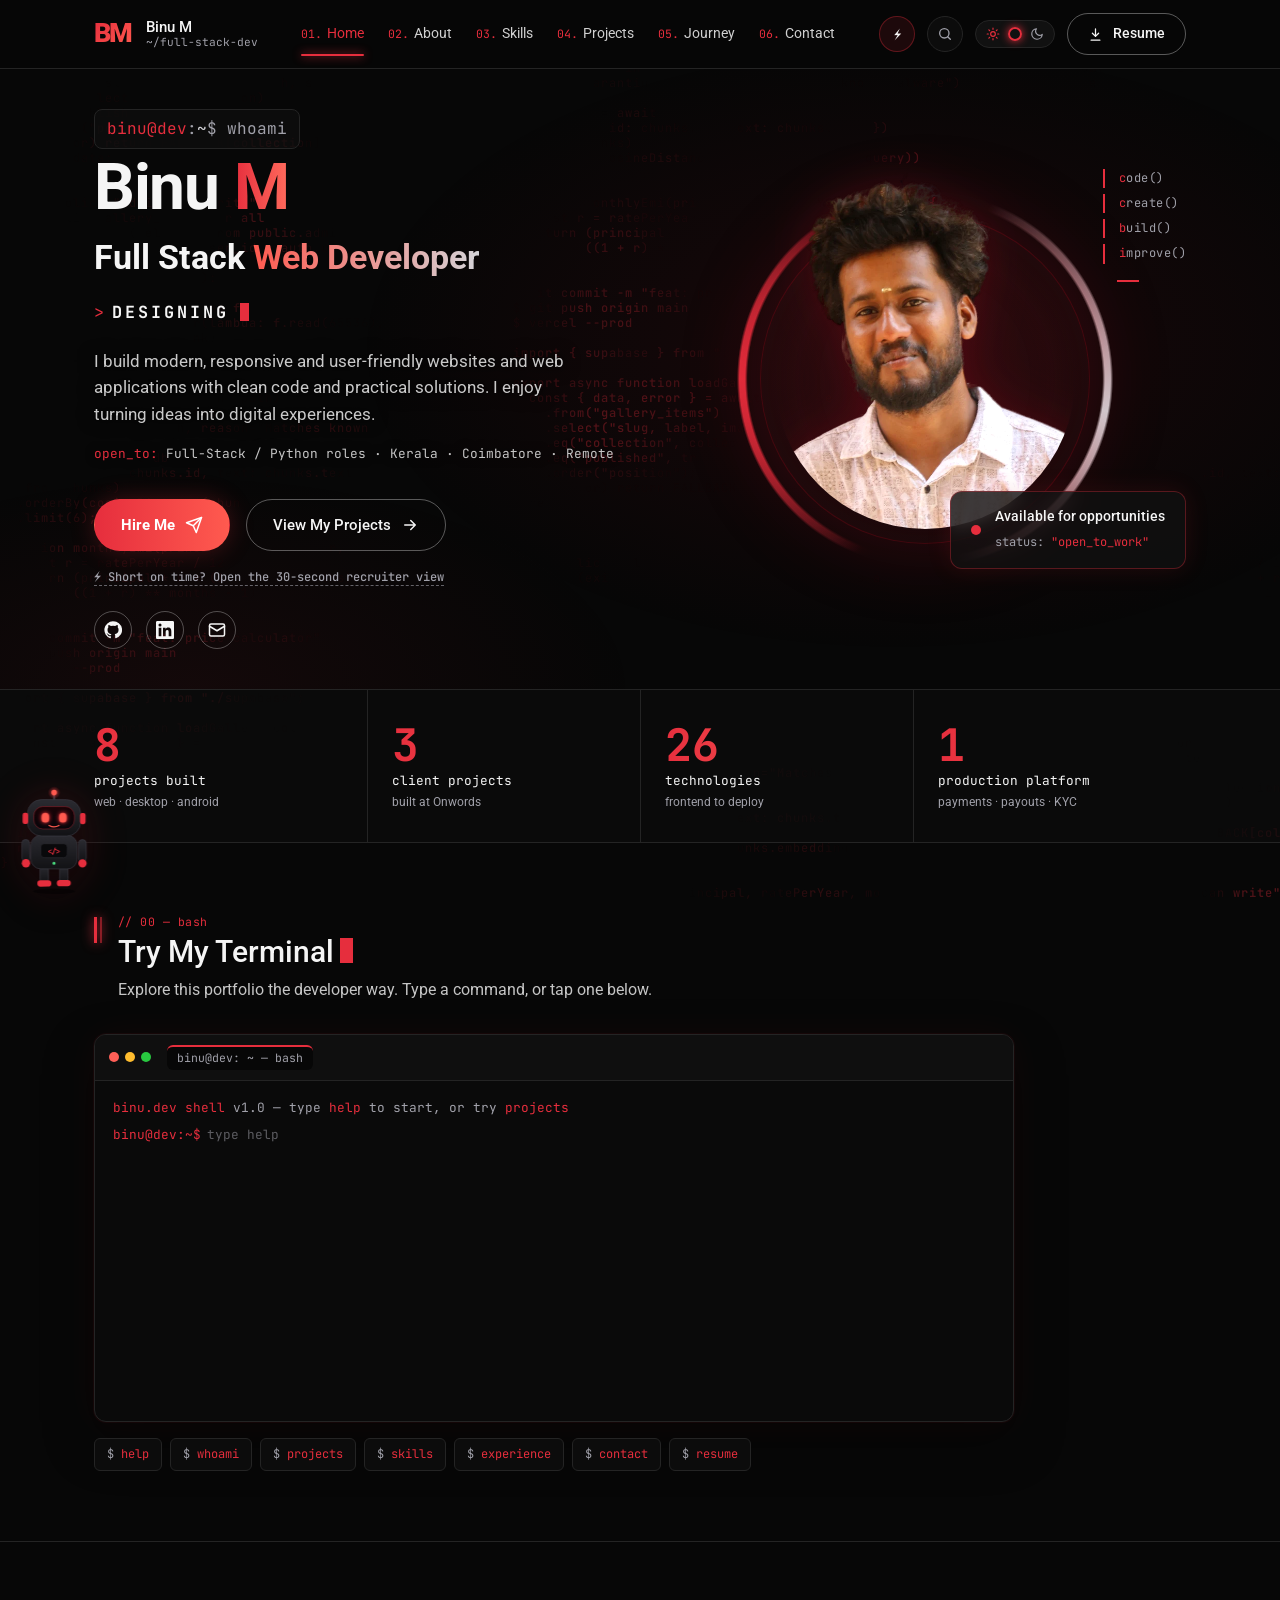
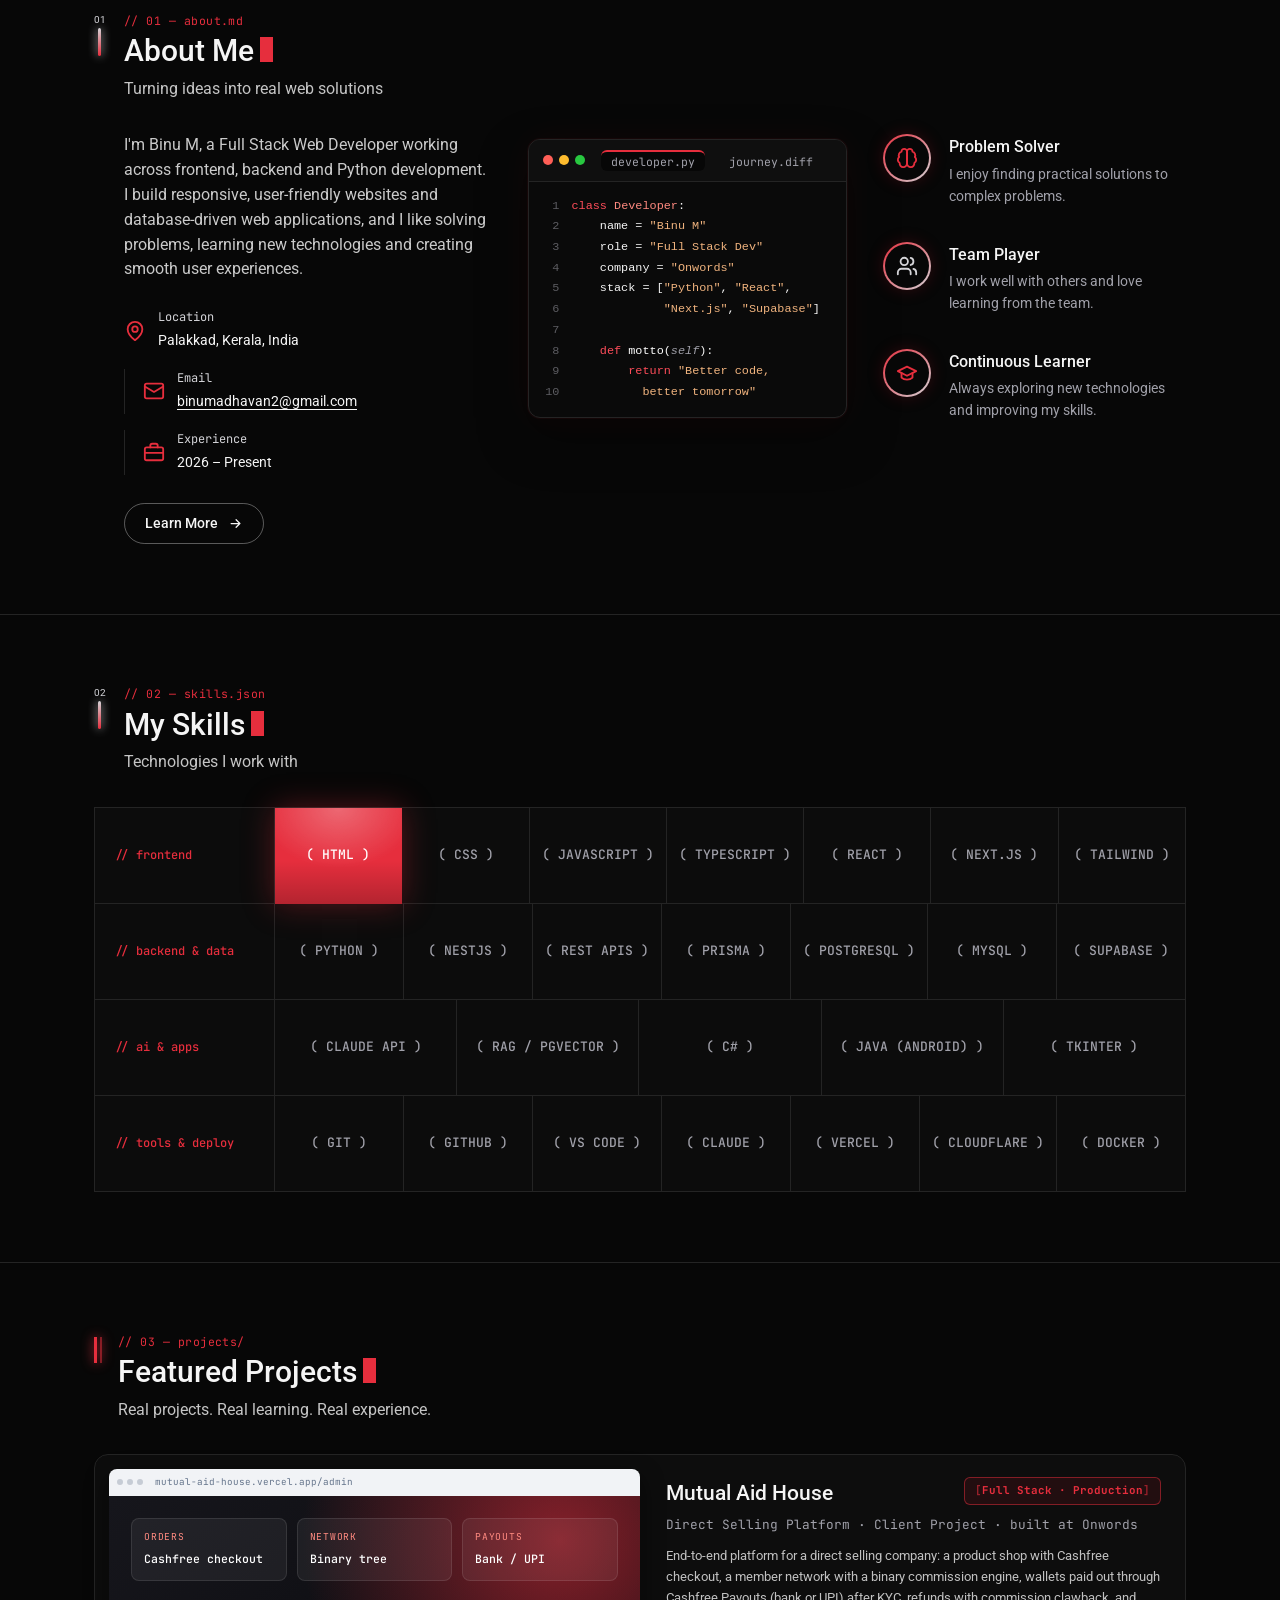
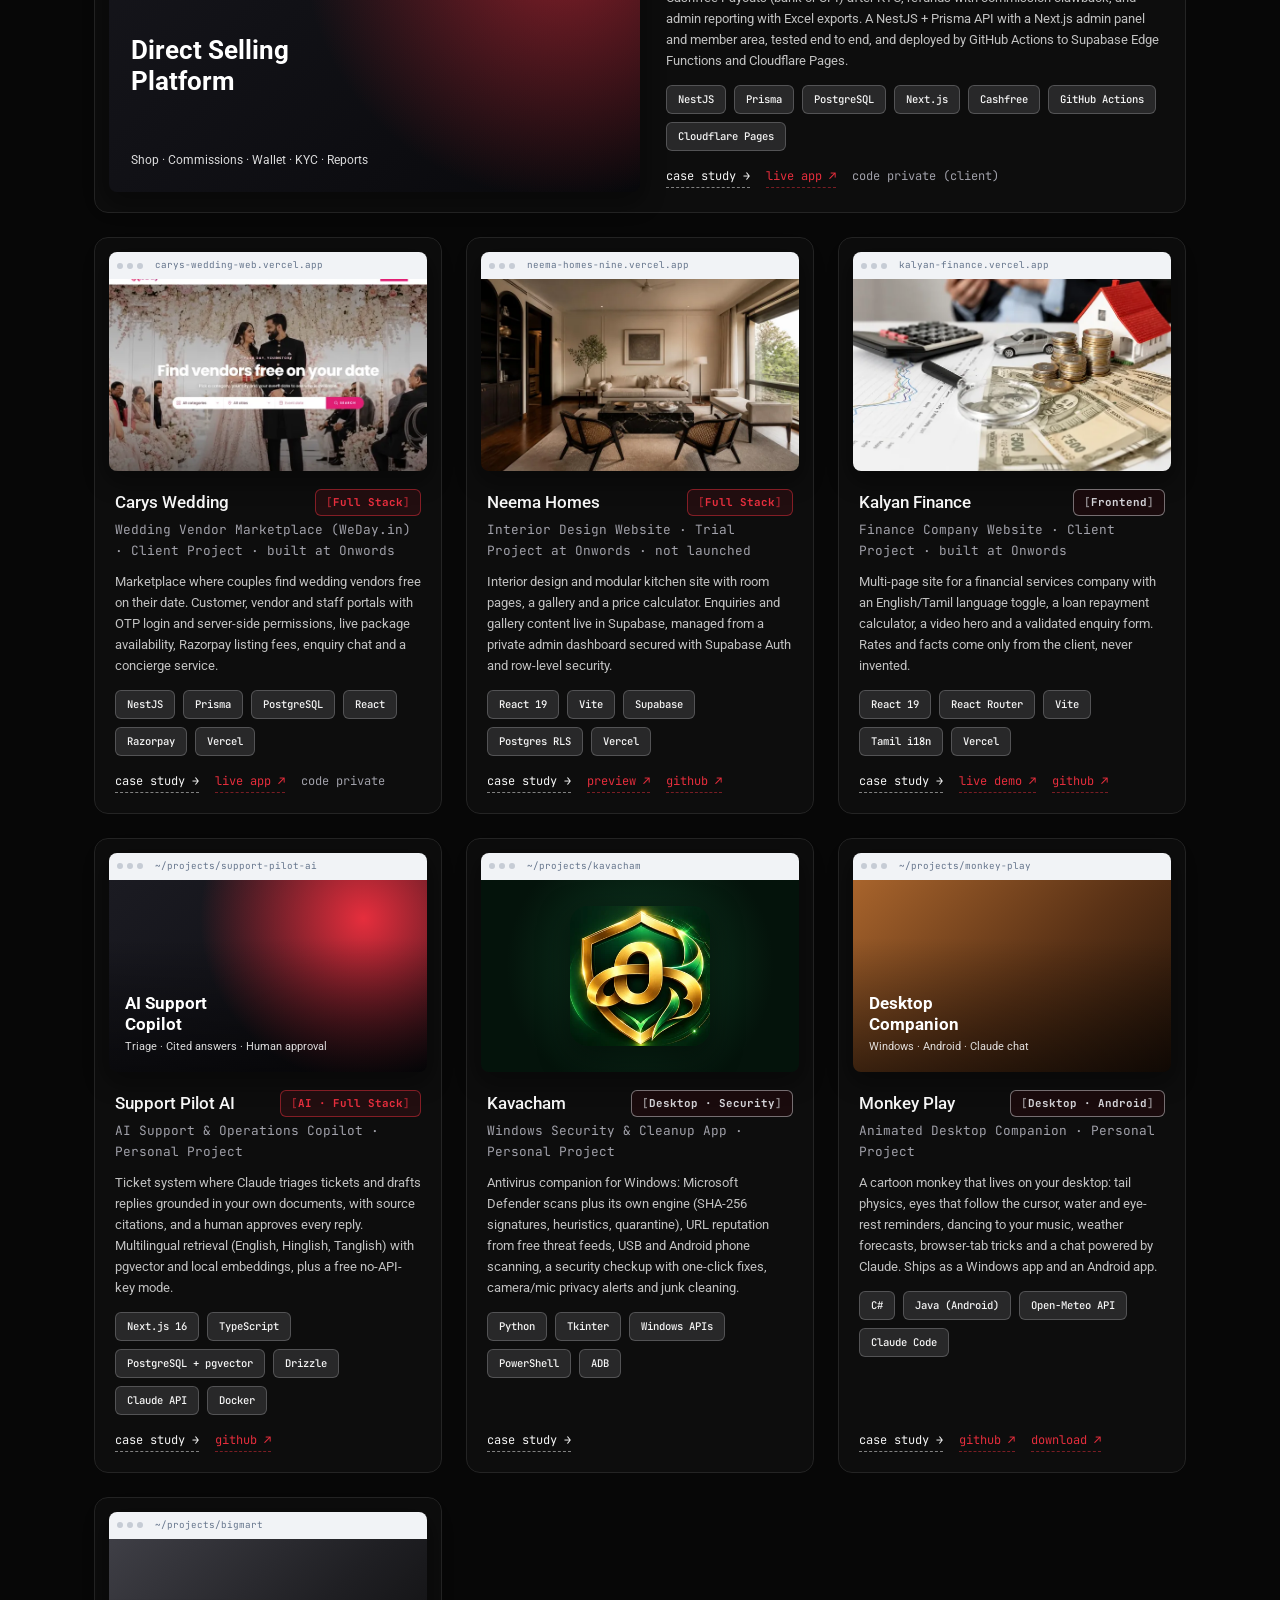
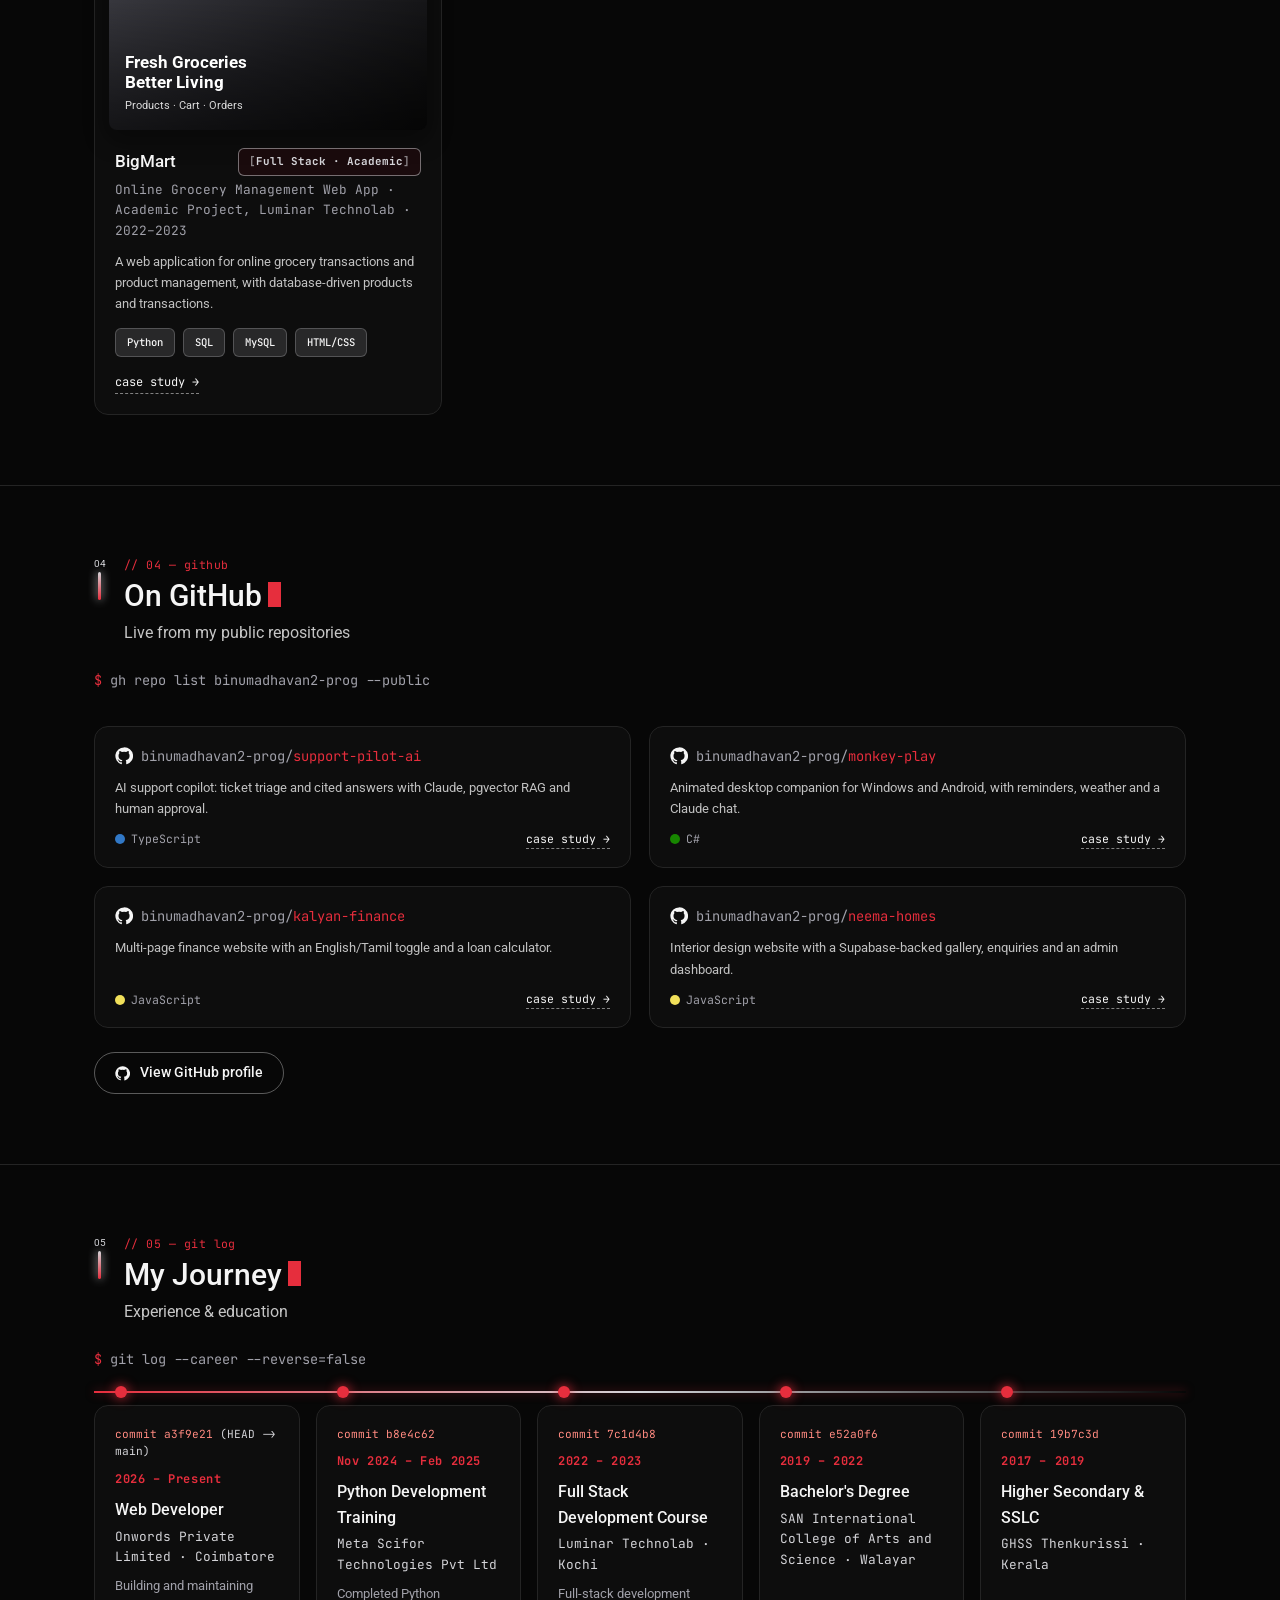
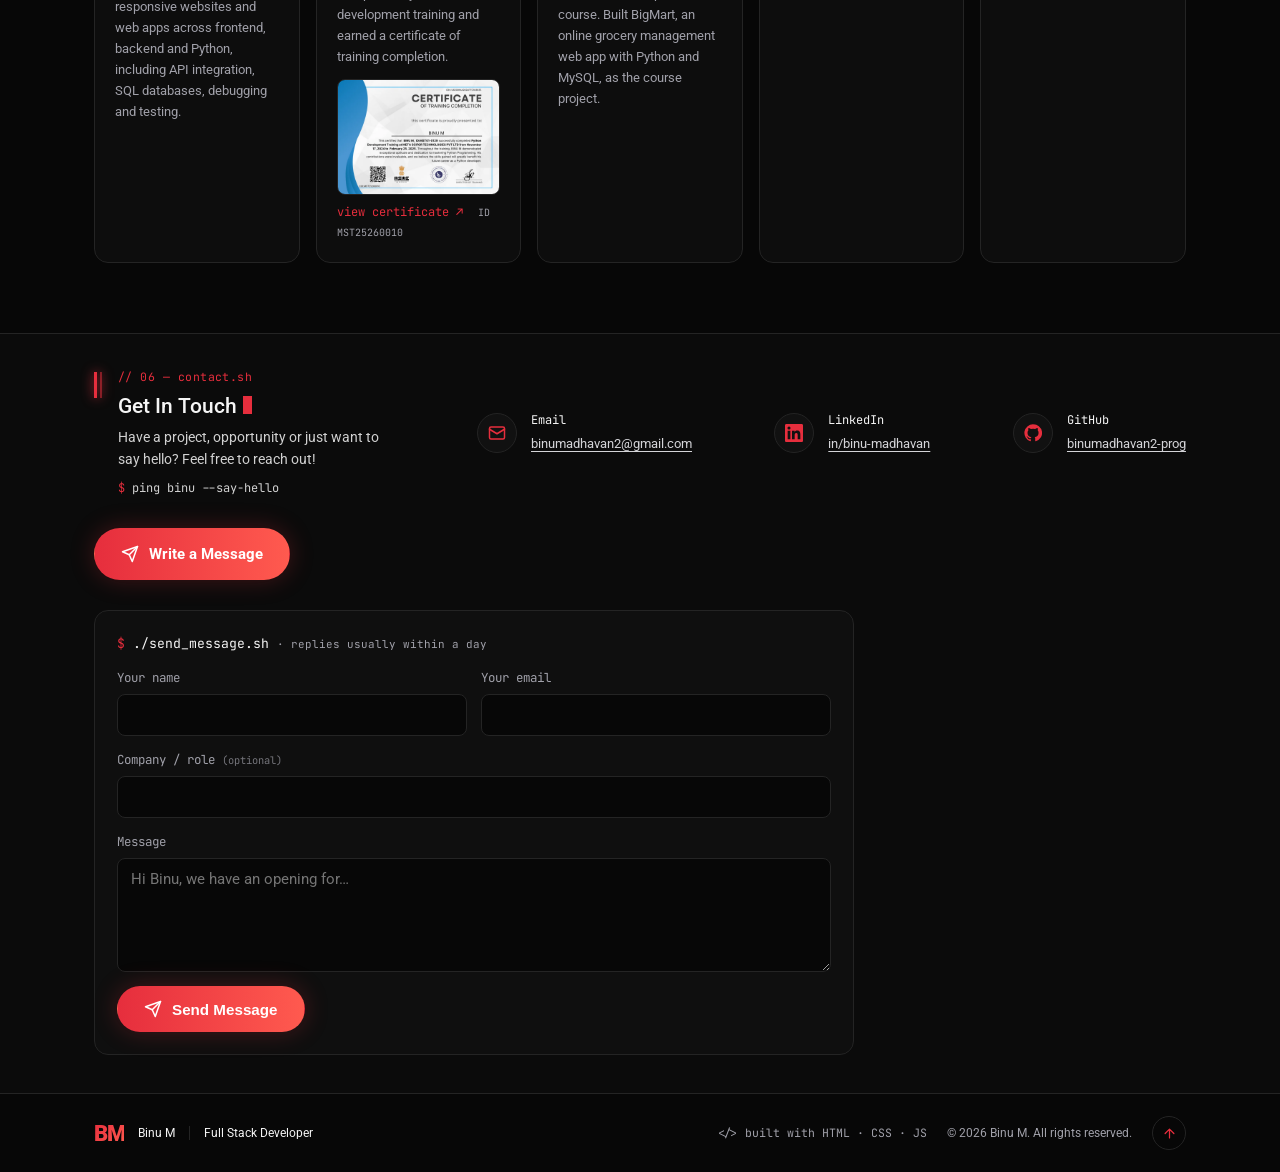
==== index.html @ f31c7830 "Add Carys Wedding (WeDay.in) project card and case study Co-Authored-By: Claude Opus 5.5 <noreply@an" ====
<!doctype html>
<html lang="en">
<head>
  <meta charset="utf-8">
  <meta name="viewport" content="width=device-width, initial-scale=1">
  <title>Binu M — Full Stack Web Developer</title>
  <meta name="description" content="Binu M is a full-stack web developer and Python developer building modern, responsive and user-friendly web applications.">
  <meta property="og:title" content="Binu M — Full Stack Web Developer">
  <meta property="og:description" content="Modern, responsive and user-friendly websites and web applications.">
  <meta property="og:type" content="website">
  <link rel="canonical" href="https://binu-m.vercel.app/">
  <meta property="og:url" content="https://binu-m.vercel.app/">
  <meta property="og:site_name" content="Binu M">
  <meta property="og:image" content="https://binu-m.vercel.app/assets/og-image.png">
  <meta property="og:image:width" content="1200">
  <meta property="og:image:height" content="630">
  <meta property="og:image:alt" content="Binu M, Full Stack Web Developer">
  <meta name="twitter:card" content="summary_large_image">
  <meta name="twitter:image" content="https://binu-m.vercel.app/assets/og-image.png">
  <link rel="icon" href="data:image/svg+xml,<svg xmlns='http://www.w3.org/2000/svg' viewBox='0 0 64 64'><rect width='64' height='64' rx='14' fill='%23070707'/><text x='50%25' y='56%25' text-anchor='middle' dominant-baseline='middle' font-family='Arial' font-weight='900' font-size='32' fill='%23e62e3d'>BM</text></svg>">
  <link rel="preconnect" href="https://fonts.googleapis.com">
  <link rel="preconnect" href="https://fonts.gstatic.com" crossorigin>
  <link href="https://fonts.googleapis.com/css2?family=JetBrains+Mono:wght@400;500;700&family=Roboto:wght@400;500;700;900&display=swap" rel="stylesheet">
  <link rel="stylesheet" href="style.css">
  <script>
    document.documentElement.classList.add('js');
    try { const t = localStorage.getItem('theme'); if (t) document.documentElement.dataset.theme = t; } catch (e) {}
    // Boot intro once per session (boot.js). Never longer than 4s, even if boot.js fails to run.
    try {
      if (!/[?&]view=recruiter|#recruiter/.test(location.href) && !sessionStorage.getItem('booted') && !matchMedia('(prefers-reduced-motion: reduce)').matches) {
        document.documentElement.classList.add('booting');
        window.bootDone = new Promise(r => { window.__bootResolve = r; setTimeout(r, 4000); });
        setTimeout(() => document.documentElement.classList.remove('booting'), 4000);
      }
    } catch (e) {}
  </script>
</head>
<body>
  <div class="boot" id="boot" aria-hidden="true">
    <div class="boot-inner mono">
      <div class="boot-log"></div>
      <div class="boot-progress"><div class="boot-bar"><i></i></div><span class="boot-pct">0%</span></div>
      <p class="boot-skip">press any key to skip</p>
    </div>
  </div>
  <canvas class="glyph-bg" id="glyphs" aria-hidden="true"></canvas>
  <div class="cursor" id="cursor" aria-hidden="true">
    <svg viewBox="0 0 24 24" width="22" height="22"><path d="M2.5 1.8 21 9.4c.8.3.7 1.4-.1 1.6l-7.4 2-2 7.4c-.2.8-1.3.9-1.6.1L2.3 2.1c-.1-.2.1-.4.2-.3Z"/></svg>
  </div>
  <div class="cursor-follow" id="cursorFollow" aria-hidden="true">you</div>
  <!-- SVG icon sprite -->
  <svg width="0" height="0" style="position:absolute" aria-hidden="true">
    <symbol id="i-github" viewBox="0 0 24 24"><path fill="currentColor" d="M12 .5a11.5 11.5 0 0 0-3.64 22.41c.58.1.79-.25.79-.56v-2c-3.2.7-3.87-1.37-3.87-1.37-.53-1.33-1.28-1.69-1.28-1.69-1.05-.71.08-.7.08-.7 1.16.08 1.77 1.19 1.77 1.19 1.03 1.77 2.7 1.26 3.36.96.1-.75.4-1.26.73-1.55-2.55-.29-5.24-1.28-5.24-5.68 0-1.26.45-2.28 1.19-3.08-.12-.29-.52-1.46.11-3.05 0 0 .97-.31 3.17 1.18a11 11 0 0 1 5.77 0c2.2-1.49 3.17-1.18 3.17-1.18.63 1.59.23 2.76.11 3.05.74.8 1.19 1.82 1.19 3.08 0 4.41-2.69 5.38-5.26 5.67.41.36.78 1.06.78 2.14v3.17c0 .31.21.67.8.56A11.5 11.5 0 0 0 12 .5Z"/></symbol>
    <symbol id="i-linkedin" viewBox="0 0 24 24"><path fill="currentColor" d="M20.45 20.45h-3.56v-5.57c0-1.33-.02-3.04-1.85-3.04-1.85 0-2.14 1.45-2.14 2.94v5.67H9.35V9h3.41v1.56h.05c.48-.9 1.64-1.85 3.37-1.85 3.6 0 4.27 2.37 4.27 5.46v6.28ZM5.34 7.43a2.06 2.06 0 1 1 0-4.13 2.06 2.06 0 0 1 0 4.13ZM7.12 20.45H3.56V9h3.56v11.45ZM22.22 0H1.77C.79 0 0 .77 0 1.73v20.54C0 23.23.79 24 1.77 24h20.45c.98 0 1.78-.77 1.78-1.73V1.73C24 .77 23.2 0 22.22 0Z"/></symbol>
    <symbol id="i-mail" viewBox="0 0 24 24" fill="none" stroke="currentColor" stroke-width="2" stroke-linecap="round" stroke-linejoin="round"><rect x="2" y="4" width="20" height="16" rx="2"/><path d="m22 7-10 6L2 7"/></symbol>
    <symbol id="i-arrow" viewBox="0 0 24 24" fill="none" stroke="currentColor" stroke-width="2" stroke-linecap="round" stroke-linejoin="round"><path d="M5 12h14M13 6l6 6-6 6"/></symbol>
    <symbol id="i-download" viewBox="0 0 24 24" fill="none" stroke="currentColor" stroke-width="2" stroke-linecap="round" stroke-linejoin="round"><path d="M12 3v12M7 10l5 5 5-5M5 21h14"/></symbol>
    <symbol id="i-pin" viewBox="0 0 24 24" fill="none" stroke="currentColor" stroke-width="2" stroke-linecap="round" stroke-linejoin="round"><path d="M20 10c0 6-8 12-8 12S4 16 4 10a8 8 0 0 1 16 0Z"/><circle cx="12" cy="10" r="3"/></symbol>
    <symbol id="i-brief" viewBox="0 0 24 24" fill="none" stroke="currentColor" stroke-width="2" stroke-linecap="round" stroke-linejoin="round"><rect x="2" y="7" width="20" height="14" rx="2"/><path d="M16 7V5a2 2 0 0 0-2-2h-4a2 2 0 0 0-2 2v2M2 13h20"/></symbol>
    <symbol id="i-code" viewBox="0 0 24 24" fill="none" stroke="currentColor" stroke-width="2" stroke-linecap="round" stroke-linejoin="round"><path d="m16 18 6-6-6-6M8 6l-6 6 6 6M14 4l-4 16"/></symbol>
    <symbol id="i-server" viewBox="0 0 24 24" fill="none" stroke="currentColor" stroke-width="2" stroke-linecap="round" stroke-linejoin="round"><rect x="2" y="3" width="20" height="8" rx="2"/><rect x="2" y="13" width="20" height="8" rx="2"/><path d="M6 7h.01M6 17h.01"/></symbol>
    <symbol id="i-db" viewBox="0 0 24 24" fill="none" stroke="currentColor" stroke-width="2" stroke-linecap="round" stroke-linejoin="round"><ellipse cx="12" cy="5" rx="9" ry="3"/><path d="M3 5v14c0 1.66 4 3 9 3s9-1.34 9-3V5M3 12c0 1.66 4 3 9 3s9-1.34 9-3"/></symbol>
    <symbol id="i-tools" viewBox="0 0 24 24" fill="none" stroke="currentColor" stroke-width="2" stroke-linecap="round" stroke-linejoin="round"><path d="M14.7 6.3a4 4 0 0 0 5 5L21 13l-8 8-3-3 8-8-1.3-1.3a4 4 0 0 1-5-5L13 2l1.7 1.7-1 1 1 1.6Z"/><path d="m3 21 6-6M5 13l-2-2 3-3 2 2"/></symbol>
    <symbol id="i-brain" viewBox="0 0 24 24" fill="none" stroke="currentColor" stroke-width="2" stroke-linecap="round" stroke-linejoin="round"><path d="M12 5a3 3 0 1 0-5.997.125 4 4 0 0 0-2.526 5.77 4 4 0 0 0 .556 6.588A4 4 0 1 0 12 18Z"/><path d="M12 5a3 3 0 1 1 5.997.125 4 4 0 0 1 2.526 5.77 4 4 0 0 1-.556 6.588A4 4 0 1 1 12 18Z"/><path d="M12 5v13"/></symbol>
    <symbol id="i-team" viewBox="0 0 24 24" fill="none" stroke="currentColor" stroke-width="2" stroke-linecap="round" stroke-linejoin="round"><path d="M16 21v-2a4 4 0 0 0-4-4H6a4 4 0 0 0-4 4v2"/><circle cx="9" cy="7" r="4"/><path d="M22 21v-2a4 4 0 0 0-3-3.87M16 3.13a4 4 0 0 1 0 7.75"/></symbol>
    <symbol id="i-grad" viewBox="0 0 24 24" fill="none" stroke="currentColor" stroke-width="2" stroke-linecap="round" stroke-linejoin="round"><path d="M22 10 12 5 2 10l10 5 10-5Z"/><path d="M6 12v5c3 3 9 3 12 0v-5"/></symbol>
    <symbol id="i-send" viewBox="0 0 24 24" fill="none" stroke="currentColor" stroke-width="2" stroke-linecap="round" stroke-linejoin="round"><path d="m22 2-7 20-4-9-9-4 20-7Z"/><path d="M22 2 11 13"/></symbol>
    <symbol id="i-up" viewBox="0 0 24 24" fill="none" stroke="currentColor" stroke-width="2" stroke-linecap="round" stroke-linejoin="round"><path d="M12 19V5M5 12l7-7 7 7"/></symbol>
    <symbol id="i-sun" viewBox="0 0 24 24" fill="none" stroke="currentColor" stroke-width="2" stroke-linecap="round"><circle cx="12" cy="12" r="4"/><path d="M12 2v2M12 20v2M4.9 4.9l1.4 1.4M17.7 17.7l1.4 1.4M2 12h2M20 12h2M4.9 19.1l1.4-1.4M17.7 6.3l1.4-1.4"/></symbol>
    <symbol id="i-moon" viewBox="0 0 24 24" fill="none" stroke="currentColor" stroke-width="2" stroke-linecap="round" stroke-linejoin="round"><path d="M21 12.8A9 9 0 1 1 11.2 3a7 7 0 0 0 9.8 9.8Z"/></symbol>
    <symbol id="i-search" viewBox="0 0 24 24" fill="none" stroke="currentColor" stroke-width="2" stroke-linecap="round"><circle cx="11" cy="11" r="7"/><path d="m20 20-4-4"/></symbol>
    <symbol id="i-menu" viewBox="0 0 24 24" fill="none" stroke="currentColor" stroke-width="2" stroke-linecap="round"><path d="M4 7h16M4 12h16M4 17h16"/></symbol>
  </svg>

  <div class="scroll-progress" id="scrollProgress" aria-hidden="true"></div>
  <header class="nav" id="nav">
    <div class="container nav-inner">
      <a href="#home" class="brand">
        <span class="brand-mark">BM</span>
        <span class="brand-text"><strong>Binu M</strong><small class="mono">~/full-stack-dev</small></span>
      </a>
      <nav class="nav-links" id="navLinks">
        <a href="#home" class="active"><span class="nav-num">01.</span>Home</a>
        <a href="#about"><span class="nav-num">02.</span>About</a>
        <a href="#skills"><span class="nav-num">03.</span>Skills</a>
        <a href="#projects"><span class="nav-num">04.</span>Projects</a>
        <a href="#journey"><span class="nav-num">05.</span>Journey</a>
        <a href="#contact"><span class="nav-num">06.</span>Contact</a>
      </nav>
      <div class="nav-actions">
        <button class="rec-btn" id="recruiterBtn" type="button" aria-label="Recruiter view: a 30-second summary" title="Recruiter view: a 30-second summary" data-cursor="quick view">
          <span aria-hidden="true">⚡</span><span class="rec-btn-label">Recruiter view</span>
        </button>
        <button class="pal-btn" id="paletteBtn" type="button" aria-label="Search the portfolio (Ctrl+K)" data-cursor="search">
          <svg class="ic"><use href="#i-search"/></svg><kbd class="mono pal-kbd">Ctrl K</kbd>
        </button>
        <button class="theme-toggle" id="themeToggle" data-direction="ltr" aria-label="Switch to light mode">
          <svg class="t-sun"><use href="#i-sun"/></svg>
          <span class="t-knob"></span>
          <svg class="t-moon"><use href="#i-moon"/></svg>
        </button>
        <a href="assets/Binu_M_Resume.pdf" class="btn btn-outline btn-sm hide-sm" download>
          <svg class="ic"><use href="#i-download"/></svg> <span class="dl-word">Download&nbsp;</span>Resume
        </a>
        <button class="menu-btn" id="menuBtn" aria-label="Open menu" aria-expanded="false">
          <svg class="ic"><use href="#i-menu"/></svg>
        </button>
      </div>
    </div>
  </header>

  <main>
    <!-- Hero -->
    <section class="hero" id="home">
      <div class="container hero-inner">
        <div class="hero-copy" data-fades data-hold-delay="100">
          <p class="hello mono" data-cursor="run" title="Run whoami in the terminal"><span class="green">binu@dev</span>:<span class="blue">~</span>$ whoami</p>
          <h1>Binu <span class="grad-green">M</span></h1>
          <h2 class="role">Full Stack <span class="grad-blue">Web Developer</span></h2>
          <p class="typing mono"><span class="green" aria-hidden="true">&gt;</span> <span class="flip-fade" data-words="BUILDING,CODING,DESIGNING,DEPLOYING,DEBUGGING" data-interval="2500"></span><span class="caret" aria-hidden="true"></span></p>
          <p class="hero-text">I build modern, responsive and user-friendly websites and web applications with clean code and practical solutions. I enjoy turning ideas into digital experiences.</p>
          <p class="open-to mono"><span class="green">open_to:</span> Full-Stack / Python roles · Kerala · Coimbatore · Remote</p>
          <div class="hero-cta">
            <a href="#contact" class="btn btn-primary" data-cursor="hire!">Hire Me <svg class="ic"><use href="#i-send"/></svg></a>
            <a href="#projects" class="btn btn-outline">View My Projects <svg class="ic"><use href="#i-arrow"/></svg></a>
          </div>
          <button type="button" class="rec-link mono" data-recruiter>⚡ Short on time? Open the 30-second recruiter view</button>
          <div class="socials">
            <a href="https://github.com/binumadhavan2-prog" target="_blank" rel="noopener" aria-label="GitHub"><svg class="ic"><use href="#i-github"/></svg></a>
            <a href="https://www.linkedin.com/in/binu-madhavan-734a99251" target="_blank" rel="noopener" aria-label="LinkedIn"><svg class="ic"><use href="#i-linkedin"/></svg></a>
            <a href="mailto:binumadhavan2@gmail.com" aria-label="Email"><svg class="ic"><use href="#i-mail"/></svg></a>
          </div>
        </div>

        <div class="hero-visual" data-fade data-delay="250">
          <div class="ring ring-1"></div>
          <div class="ring ring-2"></div>
          <div class="portrait">
            <span class="portrait-fallback">BM</span>
            <img src="assets/profile.webp" alt="Binu M" width="720" height="720" onload="this.previousElementSibling.remove()" onerror="this.remove()">
          </div>
          <ul class="motto mono">
            <li>code()</li><li>create()</li><li>build()</li><li>improve()</li>
          </ul>
          <div class="status-card">
            <span class="status-dot"></span>
            <div><strong>Available for opportunities</strong><small class="mono">status: <span class="green">"open_to_work"</span></small></div>
          </div>
        </div>
      </div>
    </section>

    <!-- Stats -->
    <section class="stats-strip" aria-label="At a glance">
      <div class="container stats-grid" data-fades data-in-view data-hold-delay="100">
        <div class="stat"><b class="stat-num" data-count="8" data-count-of=".projects-grid .project">8</b><span class="stat-label mono">projects built</span><small>web · desktop · android</small></div>
        <div class="stat"><b class="stat-num" data-count="3">3</b><span class="stat-label mono">client projects</span><small>built at Onwords</small></div>
        <div class="stat"><b class="stat-num" data-count="26" data-count-of=".hl-grid .hl-cell:not(.hl-label)">26</b><span class="stat-label mono">technologies</span><small>frontend to deploy</small></div>
        <div class="stat"><b class="stat-num" data-count="1">1</b><span class="stat-label mono">production platform</span><small>payments · payouts · KYC</small></div>
      </div>
    </section>

    <!-- Terminal -->
    <section class="section shell" id="shell" aria-label="Interactive terminal">
      <div class="container">
        <div class="sec-head" data-fade data-in-view>
          <span class="sec-bars"></span>
          <div><span class="sec-tag">// 00 — bash</span><h2>Try My Terminal</h2><p>Explore this portfolio the developer way. Type a command, or tap one below.</p></div>
        </div>
        <div class="editor terminal" id="terminal" data-fade data-in-view data-delay="100" data-cursor="type">
          <div class="editor-bar"><i></i><i></i><i></i><span class="mono">binu@dev: ~ — bash</span></div>
          <div class="term-screen mono">
            <div class="term-out" role="log" aria-live="polite"></div>
            <label class="term-line-in"><span class="t-prompt">binu@dev:~$</span>
              <input class="term-input" type="text" autocomplete="off" autocapitalize="off" spellcheck="false" aria-label="Terminal command" placeholder="type help">
            </label>
          </div>
        </div>
        <div class="term-chips mono" data-fade data-in-view data-delay="200">
          <button type="button" class="t-cmd" data-run="help">help</button>
          <button type="button" class="t-cmd" data-run="whoami">whoami</button>
          <button type="button" class="t-cmd" data-run="projects">projects</button>
          <button type="button" class="t-cmd" data-run="skills">skills</button>
          <button type="button" class="t-cmd" data-run="experience">experience</button>
          <button type="button" class="t-cmd" data-run="contact">contact</button>
          <button type="button" class="t-cmd" data-run="resume">resume</button>
        </div>
      </div>
    </section>

    <!-- About -->
    <section class="section" id="about">
      <div class="container about-grid">
        <div data-fade data-in-view>
          <div class="sec-head">
            <span class="sec-num">01</span>
            <div><span class="sec-tag">// 01 — about.md</span><h2>About Me</h2><p>Turning ideas into real web solutions</p></div>
          </div>
          <p class="about-text">I'm Binu M, a Full Stack Web Developer working across frontend, backend and Python development. I build responsive, user-friendly websites and database-driven web applications, and I like solving problems, learning new technologies and creating smooth user experiences.</p>
          <div class="info-row">
            <div class="info"><svg class="ic"><use href="#i-pin"/></svg><div><small>Location</small><span>Palakkad, Kerala, India</span></div></div>
            <div class="info"><svg class="ic"><use href="#i-mail"/></svg><div><small>Email</small><a href="mailto:binumadhavan2@gmail.com">binumadhavan2@gmail.com</a></div></div>
            <div class="info"><svg class="ic"><use href="#i-brief"/></svg><div><small>Experience</small><span>2026 – Present</span></div></div>
          </div>
          <a href="#journey" class="btn btn-outline btn-sm">Learn More <svg class="ic"><use href="#i-arrow"/></svg></a>
        </div>

        <div class="editor" data-fade data-in-view data-delay="100" aria-label="Developer profile written as Python code">
          <div class="editor-bar" role="tablist"><i></i><i></i><i></i>
            <button class="ed-tab mono on" role="tab" aria-selected="true" aria-controls="tabPy" id="tabPyBtn">developer.py</button>
            <button class="ed-tab mono" role="tab" aria-selected="false" aria-controls="tabDiff" id="tabDiffBtn">journey.diff</button>
          </div>
<pre class="code mono" id="tabPy" role="tabpanel" aria-labelledby="tabPyBtn"><code><span class="ln"><span class="kw">class</span> <span class="cl">Developer</span>:</span>
<span class="ln">    name = <span class="st">"Binu M"</span></span>
<span class="ln">    role = <span class="st">"Full Stack Dev"</span></span>
<span class="ln">    company = <span class="st">"Onwords"</span></span>
<span class="ln">    stack = [<span class="st">"Python"</span>, <span class="st">"React"</span>,</span>
<span class="ln">             <span class="st">"Next.js"</span>, <span class="st">"Supabase"</span>]</span>
<span class="ln"></span>
<span class="ln">    <span class="kw">def</span> <span class="fn">motto</span>(<span class="sf">self</span>):</span>
<span class="ln">        <span class="kw">return</span> <span class="st">"Better code,</span></span>
<span class="ln"><span class="st">          better tomorrow"</span></span></code></pre>
<pre class="code mono diff" id="tabDiff" role="tabpanel" aria-labelledby="tabDiffBtn" hidden><code><span class="ln d-meta">@@ binu.md · 2017 → today @@</span>
<span class="ln d-del">- status: "student"</span>
<span class="ln d-add">+ status: "full_stack_dev"</span>
<span class="ln d-del">- school: "GHSS Thenkurissi"   # '17–'19</span>
<span class="ln d-add">+ degree: "SAN Intl. College"  # '19–'22</span>
<span class="ln d-add">+ course: "Luminar Full Stack" # '22–'23</span>
<span class="ln d-add">+ cert:   "Python @ Meta Scifor" # '24–'25</span>
<span class="ln d-add">+ first_app: "BigMart"   # Python+MySQL</span>
<span class="ln d-del">- company: null</span>
<span class="ln d-add">+ company: "Onwords"           # '26 → now</span>
<span class="ln d-add">+ stack: ["React", "Next.js", "NestJS"]</span>
<span class="ln d-ctx">  learning: true   # never changes</span></code></pre>
        </div>

        <ul class="traits" data-fades data-in-view data-delay="200" data-hold-delay="100">
          <li><span class="trait-ic"><svg class="ic"><use href="#i-brain"/></svg></span><div><h3>Problem Solver</h3><p>I enjoy finding practical solutions to complex problems.</p></div></li>
          <li><span class="trait-ic"><svg class="ic"><use href="#i-team"/></svg></span><div><h3>Team Player</h3><p>I work well with others and love learning from the team.</p></div></li>
          <li><span class="trait-ic"><svg class="ic"><use href="#i-grad"/></svg></span><div><h3>Continuous Learner</h3><p>Always exploring new technologies and improving my skills.</p></div></li>
        </ul>
      </div>
    </section>

    <!-- Skills -->
    <section class="section" id="skills">
      <div class="container">
        <div class="sec-head" data-fade data-in-view>
          <span class="sec-num">02</span>
          <div><span class="sec-tag">// 02 — skills.json</span><h2>My Skills</h2><p>Technologies I work with</p></div>
        </div>
        <div class="hl-grid" data-fade data-in-view data-colors="#e62e3d,#b3122a,#ff5a4f,#8f0e1f,#d62839,#c81d25,#a4161a,#ff6b6b" data-transition-duration="250">
          <div class="hl-row"><div class="hl-cell hl-label"><p>// frontend</p></div><div class="hl-cell"><p>( html )</p></div><div class="hl-cell"><p>( css )</p></div><div class="hl-cell"><p>( javascript )</p></div><div class="hl-cell"><p>( typescript )</p></div><div class="hl-cell"><p>( react )</p></div><div class="hl-cell"><p>( next.js )</p></div><div class="hl-cell"><p>( tailwind )</p></div></div>
          <div class="hl-row"><div class="hl-cell hl-label"><p>// backend &amp; data</p></div><div class="hl-cell"><p>( python )</p></div><div class="hl-cell"><p>( nestjs )</p></div><div class="hl-cell"><p>( rest apis )</p></div><div class="hl-cell"><p>( prisma )</p></div><div class="hl-cell"><p>( postgresql )</p></div><div class="hl-cell"><p>( mysql )</p></div><div class="hl-cell"><p>( supabase )</p></div></div>
          <div class="hl-row"><div class="hl-cell hl-label"><p>// ai &amp; apps</p></div><div class="hl-cell"><p>( claude api )</p></div><div class="hl-cell"><p>( rag / pgvector )</p></div><div class="hl-cell"><p>( c# )</p></div><div class="hl-cell"><p>( java (android) )</p></div><div class="hl-cell"><p>( tkinter )</p></div></div>
          <div class="hl-row"><div class="hl-cell hl-label"><p>// tools &amp; deploy</p></div><div class="hl-cell"><p>( git )</p></div><div class="hl-cell"><p>( github )</p></div><div class="hl-cell"><p>( vs code )</p></div><div class="hl-cell"><p>( claude )</p></div><div class="hl-cell"><p>( vercel )</p></div><div class="hl-cell"><p>( cloudflare )</p></div><div class="hl-cell"><p>( docker )</p></div></div>
        </div>
      </div>
    </section>

    <!-- Projects -->
    <section class="section" id="projects">
      <div class="container">
        <div class="sec-head" data-fade data-in-view>
          <span class="sec-bars"></span>
          <div><span class="sec-tag">// 03 — projects/</span><h2>Featured Projects</h2><p>Real projects. Real learning. Real experience.</p></div>
        </div>
        <div class="projects-grid" data-fades data-in-view data-hold-delay="100">
          <article class="project featured" data-cursor="view" data-case="mah">
            <div class="shot shot-mah" aria-hidden="true">
              <div class="shot-bar"><i></i><i></i><i></i><span>mutual-aid-house.vercel.app/admin</span></div>
              <div class="shot-body">
                <div class="mah-stats mono">
                  <div><small>orders</small><b>Cashfree checkout</b></div>
                  <div><small>network</small><b>Binary tree</b></div>
                  <div><small>payouts</small><b>Bank / UPI</b></div>
                </div>
                <b>Direct Selling<br>Platform</b><span>Shop · Commissions · Wallet · KYC · Reports</span>
              </div>
            </div>
            <div class="project-info">
              <div class="project-head"><h3>Mutual Aid House</h3><span class="badge green">Full Stack · Production</span></div>
              <p class="project-type">Direct Selling Platform · Client Project · built at Onwords</p>
              <p>End-to-end platform for a direct selling company: a product shop with Cashfree checkout, a member network with a binary commission engine, wallets paid out through Cashfree Payouts (bank or UPI) after KYC, refunds with commission clawback, and admin reporting with Excel exports. A NestJS + Prisma API with a Next.js admin panel and member area, tested end to end, and deployed by GitHub Actions to Supabase Edge Functions and Cloudflare Pages.</p>
              <ul class="pills sm"><li>NestJS</li><li>Prisma</li><li>PostgreSQL</li><li>Next.js</li><li>Cashfree</li><li>GitHub Actions</li><li>Cloudflare Pages</li></ul>
              <div class="project-links mono"><a href="https://mutual-aid-house.vercel.app" target="_blank" rel="noopener">live app ↗</a><span class="muted-link">code private (client)</span></div>
            </div>
          </article>
          <article class="project" data-cursor="view" data-case="carys">
            <div class="shot">
              <div class="shot-bar" aria-hidden="true"><i></i><i></i><i></i><span>carys-wedding-web.vercel.app</span></div>
              <div class="shot-img"><img src="assets/projects/weday.webp" alt="WeDay.in home page with wedding vendor search" loading="lazy" width="720" height="480"></div>
            </div>
            <div class="project-info">
              <div class="project-head"><h3>Carys Wedding</h3><span class="badge green">Full Stack</span></div>
              <p class="project-type">Wedding Vendor Marketplace (WeDay.in) · Client Project · built at Onwords</p>
              <p>Marketplace where couples find wedding vendors free on their date. Customer, vendor and staff portals with OTP login and server-side permissions, live package availability, Razorpay listing fees, enquiry chat and a concierge service.</p>
              <ul class="pills sm"><li>NestJS</li><li>Prisma</li><li>PostgreSQL</li><li>React</li><li>Razorpay</li><li>Vercel</li></ul>
              <div class="project-links mono"><a href="https://carys-wedding-web.vercel.app" target="_blank" rel="noopener">live app ↗</a><span class="muted-link">code private</span></div>
            </div>
          </article>
          <article class="project" data-cursor="view" data-case="neema">
            <div class="shot">
              <div class="shot-bar" aria-hidden="true"><i></i><i></i><i></i><span>neema-homes-nine.vercel.app</span></div>
              <div class="shot-img"><img src="assets/projects/neema.webp" alt="Neema Homes living room design" loading="lazy" width="720" height="480"></div>
            </div>
            <div class="project-info">
              <div class="project-head"><h3>Neema Homes</h3><span class="badge green">Full Stack</span></div>
              <p class="project-type">Interior Design Website · Trial Project at Onwords · not launched</p>
              <p>Interior design and modular kitchen site with room pages, a gallery and a price calculator. Enquiries and gallery content live in Supabase, managed from a private admin dashboard secured with Supabase Auth and row-level security.</p>
              <ul class="pills sm"><li>React 19</li><li>Vite</li><li>Supabase</li><li>Postgres RLS</li><li>Vercel</li></ul>
              <div class="project-links mono"><a href="https://neema-homes-nine.vercel.app" target="_blank" rel="noopener">preview ↗</a><a href="https://github.com/binumadhavan2-prog/neema-homes" target="_blank" rel="noopener">github ↗</a></div>
            </div>
          </article>
          <article class="project" data-cursor="view" data-case="kalyan">
            <div class="shot">
              <div class="shot-bar" aria-hidden="true"><i></i><i></i><i></i><span>kalyan-finance.vercel.app</span></div>
              <div class="shot-img"><img src="assets/projects/kalyan.webp" alt="Kalyan Finance hero image" loading="lazy" width="720" height="480"></div>
            </div>
            <div class="project-info">
              <div class="project-head"><h3>Kalyan Finance</h3><span class="badge blue">Frontend</span></div>
              <p class="project-type">Finance Company Website · Client Project · built at Onwords</p>
              <p>Multi-page site for a financial services company with an English/Tamil language toggle, a loan repayment calculator, a video hero and a validated enquiry form. Rates and facts come only from the client, never invented.</p>
              <ul class="pills sm"><li>React 19</li><li>React Router</li><li>Vite</li><li>Tamil i18n</li><li>Vercel</li></ul>
              <div class="project-links mono"><a href="https://kalyan-finance.vercel.app" target="_blank" rel="noopener">live demo ↗</a><a href="https://github.com/binumadhavan2-prog/kalyan-finance" target="_blank" rel="noopener">github ↗</a></div>
            </div>
          </article>
          <article class="project" data-cursor="view" data-case="pilot">
            <div class="shot shot-pilot" aria-hidden="true">
              <div class="shot-bar"><i></i><i></i><i></i><span>~/projects/support-pilot-ai</span></div>
              <div class="shot-body"><b>AI Support<br>Copilot</b><span>Triage · Cited answers · Human approval</span></div>
            </div>
            <div class="project-info">
              <div class="project-head"><h3>Support Pilot AI</h3><span class="badge green">AI · Full Stack</span></div>
              <p class="project-type">AI Support &amp; Operations Copilot · Personal Project</p>
              <p>Ticket system where Claude triages tickets and drafts replies grounded in your own documents, with source citations, and a human approves every reply. Multilingual retrieval (English, Hinglish, Tanglish) with pgvector and local embeddings, plus a free no-API-key mode.</p>
              <ul class="pills sm"><li>Next.js 16</li><li>TypeScript</li><li>PostgreSQL + pgvector</li><li>Drizzle</li><li>Claude API</li><li>Docker</li></ul>
              <div class="project-links mono"><a href="https://github.com/binumadhavan2-prog/support-pilot-ai" target="_blank" rel="noopener">github ↗</a></div>
            </div>
          </article>
          <article class="project" data-cursor="view" data-case="kavacham">
            <div class="shot shot-kavacham" aria-hidden="true">
              <div class="shot-bar"><i></i><i></i><i></i><span>~/projects/kavacham</span></div>
              <div class="shot-logo"><img src="assets/projects/kavacham-logo.webp" alt="" width="256" height="256" loading="lazy"></div>
            </div>
            <div class="project-info">
              <div class="project-head"><h3>Kavacham</h3><span class="badge blue">Desktop · Security</span></div>
              <p class="project-type">Windows Security &amp; Cleanup App · Personal Project</p>
              <p>Antivirus companion for Windows: Microsoft Defender scans plus its own engine (SHA-256 signatures, heuristics, quarantine), URL reputation from free threat feeds, USB and Android phone scanning, a security checkup with one-click fixes, camera/mic privacy alerts and junk cleaning.</p>
              <ul class="pills sm"><li>Python</li><li>Tkinter</li><li>Windows APIs</li><li>PowerShell</li><li>ADB</li></ul>
              
            </div>
          </article>
          <article class="project" data-cursor="view" data-case="monkey">
            <div class="shot shot-monkey" aria-hidden="true">
              <div class="shot-bar"><i></i><i></i><i></i><span>~/projects/monkey-play</span></div>
              <div class="shot-body"><b>Desktop<br>Companion</b><span>Windows · Android · Claude chat</span></div>
            </div>
            <div class="project-info">
              <div class="project-head"><h3>Monkey Play</h3><span class="badge blue">Desktop · Android</span></div>
              <p class="project-type">Animated Desktop Companion · Personal Project</p>
              <p>A cartoon monkey that lives on your desktop: tail physics, eyes that follow the cursor, water and eye-rest reminders, dancing to your music, weather forecasts, browser-tab tricks and a chat powered by Claude. Ships as a Windows app and an Android app.</p>
              <ul class="pills sm"><li>C#</li><li>Java (Android)</li><li>Open-Meteo API</li><li>Claude Code</li></ul>
              <div class="project-links mono"><a href="https://github.com/binumadhavan2-prog/monkey-play" target="_blank" rel="noopener">github ↗</a><a href="https://github.com/binumadhavan2-prog/monkey-play/releases/latest" target="_blank" rel="noopener">download ↗</a></div>
            </div>
          </article>
          <article class="project" data-cursor="view" data-case="bigmart">
            <div class="shot shot-bigmart" aria-hidden="true">
              <div class="shot-bar"><i></i><i></i><i></i><span>~/projects/bigmart</span></div>
              <div class="shot-body"><b>Fresh Groceries<br>Better Living</b><span>Products · Cart · Orders</span></div>
            </div>
            <div class="project-info">
              <div class="project-head"><h3>BigMart</h3><span class="badge blue">Full Stack · Academic</span></div>
              <p class="project-type">Online Grocery Management Web App · Academic Project, Luminar Technolab · 2022–2023</p>
              <p>A web application for online grocery transactions and product management, with database-driven products and transactions.</p>
              <ul class="pills sm"><li>Python</li><li>SQL</li><li>MySQL</li><li>HTML/CSS</li></ul>
              
            </div>
          </article>
        </div>
      </div>
    </section>

    <!-- GitHub -->
    <section class="section" id="github">
      <div class="container">
        <div class="sec-head" data-fade data-in-view>
          <span class="sec-num">04</span>
          <div><span class="sec-tag">// 04 — github</span><h2>On GitHub</h2><p>Live from my public repositories</p></div>
        </div>
        <p class="term-line mono" data-fade data-in-view><span class="green">$</span> gh repo list binumadhavan2-prog --public</p>
        <div class="gh-grid" id="ghRepos" data-fade data-in-view></div>
        <div class="gh-graph" id="ghGraph" hidden></div>
        <a class="btn btn-outline btn-sm gh-profile" href="https://github.com/binumadhavan2-prog" target="_blank" rel="noopener" data-fade data-in-view><svg class="ic"><use href="#i-github"/></svg> View GitHub profile</a>
      </div>
    </section>

    <!-- Journey -->
    <section class="section" id="journey">
      <div class="container">
        <div class="sec-head" data-fade data-in-view>
          <span class="sec-num">05</span>
          <div><span class="sec-tag">// 05 — git log</span><h2>My Journey</h2><p>Experience &amp; education</p></div>
        </div>
        <p class="term-line mono" data-fade data-in-view><span class="green">$</span> git log --career --reverse=false</p>
        <ol class="journey" data-fades data-in-view data-hold-delay="100">
          <li>
            <span class="j-hash mono">commit a3f9e21 <em>(HEAD -&gt; main)</em></span>
            <span class="j-year">2026 – Present</span>
            <h3>Web Developer</h3>
            <p class="j-org">Onwords Private Limited · Coimbatore</p>
            <p>Building and maintaining responsive websites and web apps across frontend, backend and Python, including API integration, SQL databases, debugging and testing.</p>
          </li>
          <li>
            <span class="j-hash mono">commit b8e4c62</span>
            <span class="j-year">Nov 2024 – Feb 2025</span>
            <h3>Python Development Training</h3>
            <p class="j-org">Meta Scifor Technologies Pvt Ltd</p>
            <p>Completed Python development training and earned a certificate of training completion.</p>
            <a class="j-cert" href="assets/certificates/meta-scifor-python-training.pdf" target="_blank" rel="noopener" data-cursor="view">
              <img src="assets/certificates/meta-scifor-python-training.webp" alt="Certificate of training completion: Python Development Training, Meta Scifor Technologies" width="900" height="636" loading="lazy">
              <span class="mono">view certificate ↗ <small>ID MST25260010</small></span>
            </a>
          </li>
          <li>
            <span class="j-hash mono">commit 7c1d4b8</span>
            <span class="j-year">2022 – 2023</span>
            <h3>Full Stack Development Course</h3>
            <p class="j-org">Luminar Technolab · Kochi</p>
            <p>Full-stack development course. Built BigMart, an online grocery management web app with Python and MySQL, as the course project.</p>
          </li>
          <li>
            <span class="j-hash mono">commit e52a0f6</span>
            <span class="j-year">2019 – 2022</span>
            <h3>Bachelor's Degree</h3>
            <p class="j-org">SAN International College of Arts and Science · Walayar</p>
          </li>
          <li>
            <span class="j-hash mono">commit 19b7c3d</span>
            <span class="j-year">2017 – 2019</span>
            <h3>Higher Secondary &amp; SSLC</h3>
            <p class="j-org">GHSS Thenkurissi · Kerala</p>
          </li>
        </ol>
      </div>
    </section>

    <!-- Contact -->
    <section class="contact-strip" id="contact">
      <div class="container contact-inner" data-fades data-in-view data-hold-delay="100">
        <div class="contact-intro">
          <span class="sec-bars"></span>
          <div><span class="sec-tag">// 06 — contact.sh</span><h2>Get In Touch</h2><p>Have a project, opportunity or just want to say hello? Feel free to reach out!</p>
            <p class="term-line mono small"><span class="green">$</span> ping binu --say-hello</p></div>
        </div>
        <a class="contact-item" href="mailto:binumadhavan2@gmail.com">
          <span class="c-ic"><svg class="ic"><use href="#i-mail"/></svg></span>
          <div><small>Email</small><span>binumadhavan2@gmail.com</span></div>
        </a>
        <a class="contact-item" href="https://www.linkedin.com/in/binu-madhavan-734a99251" target="_blank" rel="noopener">
          <span class="c-ic"><svg class="ic"><use href="#i-linkedin"/></svg></span>
          <div><small>LinkedIn</small><span>in/binu-madhavan</span></div>
        </a>
        <a class="contact-item" href="https://github.com/binumadhavan2-prog" target="_blank" rel="noopener">
          <span class="c-ic"><svg class="ic"><use href="#i-github"/></svg></span>
          <div><small>GitHub</small><span>binumadhavan2-prog</span></div>
        </a>
        <a class="btn btn-primary" href="#contactForm"><svg class="ic"><use href="#i-send"/></svg> Write a Message</a>
      </div>
      <div class="container">
        <form class="contact-form" id="contactForm" novalidate data-fade data-in-view>
          <div class="cf-head mono"><span class="green">$</span> ./send_message.sh <small>· replies usually within a day</small></div>
          <div class="cf-row">
            <label>Your name<input name="name" type="text" autocomplete="name" required maxlength="100"></label>
            <label>Your email<input name="email" type="email" autocomplete="email" required maxlength="150"></label>
          </div>
          <label><span>Company / role <small>(optional)</small></span><input name="company" type="text" autocomplete="organization" maxlength="150"></label>
          <label>Message<textarea name="message" rows="5" required maxlength="4000" placeholder="Hi Binu, we have an opening for…"></textarea></label>
          <input class="cf-trap" name="botcheck" type="checkbox" tabindex="-1" autocomplete="off" aria-hidden="true">
          <div class="cf-foot">
            <button class="btn btn-primary" type="submit"><svg class="ic"><use href="#i-send"/></svg> <span>Send Message</span></button>
            <p class="cf-status mono" role="status" aria-live="polite"></p>
          </div>
        </form>
      </div>
    </section>
  </main>

  <footer class="footer">
    <div class="container footer-inner">
      <div class="footer-brand"><span class="brand-mark">BM</span><span>Binu M</span><span class="sep"></span><span>Full Stack Developer</span></div>
      <div class="footer-right">
        <span class="mono">&lt;/&gt; built with HTML · CSS · JS</span>
        <span>© <span id="year"></span> Binu M. All rights reserved.</span>
        <a href="#home" class="to-top" aria-label="Back to top"><svg class="ic"><use href="#i-up"/></svg></a>
      </div>
    </div>
  </footer>

  <script src="boot.js"></script>
  <script src="script.js"></script>
  <script src="glyph.js"></script>
  <script src="fade.js"></script>
  <script src="cursor.js"></script>
  <script src="flipfade.js"></script>
  <script src="highlightgrid.js"></script>
  <script src="casestudy.js"></script>
  <script src="github.js"></script>
  <script src="palette.js"></script>
  <script src="terminal.js"></script>
  <script src="effects.js"></script>
  <script src="robot.js"></script>
  <script src="contact.js"></script>
  <script src="recruiter.js"></script>
</body>
</html>
---- style.css ----
:root {
  --bg: #070707;
  --bg-2: #0c0c0c;
  --card: #111111;
  --border: #242424;
  --border-glow: rgba(230, 46, 61, 0.35);
  --text: #f5f5f5;
  --muted: #a1a1aa;
  --green: #e62e3d;
  --blue: #d4d4d8;
  --green-soft: rgba(230, 46, 61, 0.1);
  --blue-soft: rgba(160, 14, 30, 0.1);
  --grad: linear-gradient(90deg, var(--green), #ff5a4f);
  --radius: 14px;
  --max: 1140px;
  color-scheme: dark;
}

:root[data-theme="light"] {
  --bg: #fafafa;
  --bg-2: #f1f1f1;
  --card: #ffffff;
  --border: #e4e4e7;
  --border-glow: rgba(200, 16, 46, 0.35);
  --text: #111111;
  --muted: #52525b;
  --green: #c8102e;
  --blue: #3f3f46;
  --green-soft: rgba(200, 16, 46, 0.1);
  --blue-soft: rgba(63, 63, 70, 0.1);
  color-scheme: light;
}

* { box-sizing: border-box; margin: 0; padding: 0; }
html { scroll-behavior: smooth; scroll-padding-top: 76px; }
body {
  background: var(--bg);
  color: var(--text);
  font-family: "Roboto", system-ui, -apple-system, Segoe UI, sans-serif;
  line-height: 1.6;
  -webkit-font-smoothing: antialiased;
  overflow-x: hidden;
  transition: background 0.3s, color 0.3s;
}
a { color: inherit; text-decoration: none; }
ul, ol { list-style: none; }
.container { width: 100%; max-width: var(--max); margin: 0 auto; padding: 0 24px; }
.ic { width: 18px; height: 18px; flex-shrink: 0; }
.blue { color: var(--blue); }
.grad-green { background: linear-gradient(90deg, var(--green), #ff6a5c); -webkit-background-clip: text; background-clip: text; color: transparent; }
.grad-blue { background: linear-gradient(90deg, #ff5a4f, var(--blue)); -webkit-background-clip: text; background-clip: text; color: transparent; }

/* ---------- Buttons ---------- */
.btn {
  display: inline-flex; align-items: center; justify-content: center; gap: 10px;
  padding: 13px 26px;
  border-radius: 999px;
  font-weight: 500; font-size: 0.95rem;
  border: 1px solid transparent;
  white-space: nowrap;
  cursor: pointer;
  transition: transform 0.2s, box-shadow 0.2s, border-color 0.2s, color 0.2s;
}
.btn:hover { transform: translateY(-2px); }
.btn-primary { background: var(--grad); color: #ffffff; font-weight: 700; box-shadow: 0 0 24px rgba(230, 46, 61, 0.25); }
.btn-primary:hover { box-shadow: 0 0 36px rgba(230, 46, 61, 0.45); }
.btn-outline { border-color: color-mix(in srgb, var(--text) 35%, transparent); color: var(--text); }
.btn-outline:hover { border-color: var(--green); color: var(--green); }
.btn-sm { padding: 9px 20px; font-size: 0.85rem; }
.btn-sm .ic { width: 15px; height: 15px; }

/* ---------- Nav ---------- */
.nav {
  position: sticky; top: 0; z-index: 50;
  background: color-mix(in srgb, var(--bg) 82%, transparent);
  backdrop-filter: blur(14px);
  border-bottom: 1px solid var(--border);
}
.nav-inner { display: flex; align-items: center; justify-content: space-between; gap: 20px; height: 68px; }
.brand { display: flex; align-items: center; gap: 14px; }
.brand-mark {
  font-weight: 900; font-size: 1.7rem; letter-spacing: -0.06em; line-height: 1;
  background: linear-gradient(135deg, var(--green), #ff5a4f);
  -webkit-background-clip: text; background-clip: text; color: transparent;
}
.brand-text { display: flex; flex-direction: column; line-height: 1.2; }
.brand-text strong { font-size: 0.95rem; font-weight: 500; }
.brand-text small { font-size: 0.7rem; color: var(--muted); }
.nav-links { display: flex; gap: 34px; }
.nav-links a { position: relative; font-size: 0.9rem; color: color-mix(in srgb, var(--text) 85%, transparent); padding: 22px 0; transition: color 0.2s; }
.nav-links a::after {
  content: ""; position: absolute; left: 0; right: 0; bottom: 12px; height: 2px;
  background: var(--green); border-radius: 2px;
  transform: scaleX(0); transition: transform 0.25s;
}
.nav-links a:hover, .nav-links a.active { color: var(--green); }
.nav-links a.active::after { transform: scaleX(1); box-shadow: 0 0 10px var(--green); }
.nav-actions { display: flex; align-items: center; gap: 18px; }

.theme-toggle {
  position: relative;
  display: flex; align-items: center; gap: 8px;
  padding: 6px 10px;
  border-radius: 999px;
  border: 1px solid var(--border);
  background: var(--card);
  color: var(--muted);
  cursor: pointer;
}
.theme-toggle svg { width: 14px; height: 14px; }
.t-knob { width: 14px; height: 14px; border-radius: 50%; border: 2px solid var(--green); box-shadow: 0 0 8px var(--green); }
.t-sun { color: var(--green); }
:root[data-theme="light"] .t-sun { color: var(--muted); }
:root[data-theme="light"] .t-moon { color: var(--green); }
.menu-btn { display: none; background: none; border: 0; color: var(--text); cursor: pointer; padding: 6px; }
.menu-btn .ic { width: 24px; height: 24px; }

/* ---------- Hero ---------- */
.hero {
  position: relative;
  overflow: hidden;
  border-bottom: 1px solid var(--border);
  background:
    radial-gradient(ellipse 60% 70% at 70% 45%, rgba(160, 14, 30, 0.12), transparent 70%),
    radial-gradient(ellipse 50% 50% at 15% 100%, rgba(230, 46, 61, 0.06), transparent 70%),
    var(--bg);
}
.hero-inner {
  position: relative; z-index: 1;
  display: grid; grid-template-columns: 1.05fr 1fr; align-items: center; gap: 20px;
  min-height: 560px;
  padding-top: 40px; padding-bottom: 40px;
}
.hero-inner > *, .about-grid > *, .projects-grid > * { min-width: 0; }
.hello { font-size: 1.6rem; font-weight: 400; }
.hero h1 { font-size: clamp(2.6rem, 6vw, 4rem); font-weight: 700; line-height: 1.1; letter-spacing: -0.02em; margin-top: 4px; }
.role { font-size: clamp(1.5rem, 3.2vw, 2.1rem); font-weight: 700; margin-top: 8px; }
.hero-text { max-width: 500px; margin-top: 22px; color: color-mix(in srgb, var(--text) 82%, transparent); font-size: 1.05rem; }
.hero-cta { display: flex; flex-wrap: wrap; gap: 16px; margin-top: 34px; }
.socials { display: flex; gap: 14px; margin-top: 30px; }
.socials a {
  display: grid; place-items: center;
  width: 38px; height: 38px; border-radius: 50%;
  border: 1px solid color-mix(in srgb, var(--text) 30%, transparent);
  transition: border-color 0.2s, color 0.2s, box-shadow 0.2s;
}
.socials a:hover { border-color: var(--green); color: var(--green); box-shadow: 0 0 14px rgba(230, 46, 61, 0.35); }

.hero-visual { position: relative; height: 500px; display: grid; place-items: center; }
.ring { position: absolute; border-radius: 50%; }
.ring-1 {
  width: 380px; height: 380px;
  background: conic-gradient(from 200deg, transparent 0deg, var(--green) 70deg, transparent 140deg, transparent 180deg, var(--blue) 260deg, transparent 330deg);
  -webkit-mask: radial-gradient(circle, transparent 66%, #000 67%, #000 69%, transparent 70%);
          mask: radial-gradient(circle, transparent 66%, #000 67%, #000 69%, transparent 70%);
  filter: drop-shadow(0 0 12px var(--green));
  animation: spin 14s linear infinite;
}
.ring-2 {
  width: 330px; height: 330px;
  background: radial-gradient(circle, rgba(160, 14, 30, 0.22), rgba(230, 46, 61, 0.08) 55%, transparent 70%);
  box-shadow: 0 0 80px rgba(160, 14, 30, 0.25), inset 0 0 60px rgba(230, 46, 61, 0.15);
  border: 1px solid rgba(160, 14, 30, 0.35);
}
@keyframes spin { to { transform: rotate(360deg); } }
.portrait {
  --d: 300px;
  position: relative;
  width: var(--d); height: calc(var(--d) * 1.3);
  transform: translateY(calc(var(--d) * -0.15));
  border-radius: 0 0 calc(var(--d) / 2) calc(var(--d) / 2);
  overflow: hidden;
  display: grid; place-items: center;
}
.portrait img {
  position: absolute; bottom: 0; left: -12%;
  width: 124%; height: auto;
  filter: drop-shadow(0 0 22px rgba(160, 14, 30, 0.3)) contrast(1.02);
}
.portrait-fallback {
  font-size: 6.5rem; font-weight: 900; letter-spacing: -0.06em;
  background: linear-gradient(135deg, var(--green), var(--blue));
  -webkit-background-clip: text; background-clip: text; color: transparent;
  filter: drop-shadow(0 0 24px rgba(230, 46, 61, 0.4));
}
.motto {
  position: absolute; top: 40px; right: 0;
  display: grid; gap: 6px;
  font-size: 0.72rem; letter-spacing: 0.22em; text-transform: uppercase;
  color: var(--muted);
}
.motto li { padding-left: 14px; border-left: 2px solid var(--green); }
.motto::after { content: ""; display: block; width: 22px; height: 2px; margin: 10px 0 0 14px; background: var(--green); }
.status-card {
  position: absolute; right: 0; bottom: 60px;
  display: flex; align-items: center; gap: 14px;
  padding: 14px 20px;
  border-radius: 12px;
  border: 1px solid var(--border-glow);
  background: color-mix(in srgb, var(--card) 80%, transparent);
  backdrop-filter: blur(10px);
  box-shadow: 0 0 24px rgba(230, 46, 61, 0.12);
}
.status-card strong { display: block; font-size: 0.85rem; font-weight: 500; }
.status-card small { font-size: 0.75rem; color: var(--muted); }
.status-dot { width: 10px; height: 10px; border-radius: 50%; background: var(--green); animation: pulse 2s infinite; }
@keyframes pulse {
  0% { box-shadow: 0 0 0 0 rgba(230, 46, 61, 0.6); }
  70% { box-shadow: 0 0 0 10px rgba(230, 46, 61, 0); }
  100% { box-shadow: 0 0 0 0 rgba(230, 46, 61, 0); }
}

/* ---------- Sections ---------- */
.section { padding: 70px 0; border-bottom: 1px solid var(--border); }
.sec-head { display: flex; gap: 16px; margin-bottom: 32px; }
.sec-head h2 { font-size: 1.85rem; font-weight: 500; line-height: 1.2; }
.sec-head p { margin-top: 6px; color: color-mix(in srgb, var(--text) 80%, transparent); }
.sec-num {
  position: relative;
  font-size: 0.65rem; color: var(--blue);
  padding-top: 0;
  width: 14px;
}
.sec-num::after {
  content: ""; position: absolute; left: 4px; top: 16px;
  width: 3px; height: 28px; border-radius: 2px;
  background: linear-gradient(var(--blue), var(--green));
  box-shadow: 0 0 10px var(--blue);
}
.sec-bars {
  flex-shrink: 0;
  width: 8px; height: 26px; margin-top: 4px;
  border-left: 3px solid var(--green);
  border-right: 2px solid color-mix(in srgb, var(--green) 50%, transparent);
  filter: drop-shadow(0 0 6px var(--green));
}

/* About */
.about-grid { display: grid; grid-template-columns: 1.25fr 1fr 0.95fr; gap: 36px; align-items: center; }
.about-grid > div:first-child { padding-left: 30px; }
.about-grid .sec-head { margin-left: -30px; }
.about-text { color: color-mix(in srgb, var(--text) 82%, transparent); font-size: 0.97rem; }
.info-row { display: flex; flex-wrap: wrap; gap: 16px 18px; margin: 26px 0 28px; }
.info { display: flex; align-items: center; gap: 12px; }
.info + .info { padding-left: 18px; border-left: 1px solid var(--border); }
.info .ic { width: 22px; height: 22px; color: var(--green); }
.info small { display: block; font-size: 0.75rem; color: var(--blue); }
.info span, .info a { font-size: 0.85rem; }
.info a { text-decoration: underline; text-underline-offset: 3px; }

.traits { display: grid; gap: 34px; }
.traits li { display: flex; gap: 18px; align-items: flex-start; }
.trait-ic {
  flex-shrink: 0;
  display: grid; place-items: center;
  width: 48px; height: 48px; border-radius: 50%;
  color: var(--blue);
  border: 2px solid transparent;
  background: linear-gradient(var(--bg), var(--bg)) padding-box, linear-gradient(135deg, var(--green), var(--blue)) border-box;
  box-shadow: 0 0 16px rgba(160, 14, 30, 0.25);
}
.trait-ic .ic { width: 22px; height: 22px; }
.traits li:nth-child(odd) .trait-ic { color: var(--green); }
.traits h3 { font-size: 1rem; font-weight: 500; margin-bottom: 4px; }
.traits p { font-size: 0.85rem; color: var(--muted); }

/* Skills */
.project, .journey li {
  background: color-mix(in srgb, var(--card) 70%, transparent);
  border: 1px solid var(--border);
  border-radius: var(--radius);
  transition: border-color 0.25s, transform 0.25s, box-shadow 0.25s;
}
.project:hover, .journey li:hover {
  border-color: var(--border-glow);
  box-shadow: 0 0 28px rgba(230, 46, 61, 0.08);
  transform: translateY(-4px);
}

.pills { display: flex; flex-wrap: wrap; gap: 8px; }
.pills li {
  font-size: 0.75rem; font-weight: 500;
  padding: 6px 12px;
  border-radius: 999px;
  background: color-mix(in srgb, var(--blue) 12%, var(--card));
  border: 1px solid color-mix(in srgb, var(--blue) 25%, transparent);
}
.pills.sm li { font-size: 0.7rem; padding: 5px 11px; }

/* Projects */
.projects-grid { display: grid; grid-template-columns: repeat(3, 1fr); gap: 24px; }
.project { display: flex; flex-direction: column; gap: 18px; padding: 14px 14px 20px; }
.project-info { padding: 0 6px; }
.project-head { display: flex; justify-content: space-between; align-items: flex-start; gap: 10px; }
.project h3 { font-size: 1.05rem; font-weight: 500; }
.project-type { font-size: 0.8rem; color: var(--muted); margin: 4px 0 10px; }
.project-info > p:not(.project-type) { font-size: 0.82rem; color: color-mix(in srgb, var(--text) 78%, transparent); margin-bottom: 14px; }
.badge { font-size: 0.68rem; font-weight: 700; padding: 4px 10px; border-radius: 999px; white-space: nowrap; }
.badge.green { color: var(--green); background: var(--green-soft); border: 1px solid color-mix(in srgb, var(--green) 50%, transparent); }
.badge.blue { color: var(--blue); background: var(--blue-soft); border: 1px solid color-mix(in srgb, var(--blue) 50%, transparent); }

.shot {
  border-radius: 8px;
  overflow: hidden;
  aspect-ratio: 16 / 11;
  display: flex; flex-direction: column;
  box-shadow: 0 8px 24px rgba(0, 0, 0, 0.35);
}
.shot-bar { display: flex; gap: 4px; padding: 6px 8px; background: #f1f3f6; }
.shot-bar i { width: 6px; height: 6px; border-radius: 50%; background: #c6ccd5; }
.shot-body { flex: 1; padding: 16px; display: flex; flex-direction: column; justify-content: flex-end; gap: 4px; color: #fff; }
.shot-body b { font-size: 1.05rem; line-height: 1.2; }
.shot-body span { font-size: 0.7rem; opacity: 0.85; }
.shot-bigmart .shot-body { background: linear-gradient(0deg, rgba(0,0,0,0.5), transparent 70%), linear-gradient(135deg, #3f3f46, #1f1f23 55%, #0a0a0a); }

/* Journey */
.journey { display: grid; grid-template-columns: repeat(5, 1fr); gap: 16px; position: relative; }
.journey::before {
  content: ""; position: absolute; left: 0; right: 0; top: -14px; height: 2px;
  background: linear-gradient(90deg, var(--green), var(--blue), transparent);
  box-shadow: 0 0 10px rgba(230, 46, 61, 0.5);
}
.journey li { position: relative; padding: 20px; }
.journey li::before {
  content: ""; position: absolute; left: 20px; top: -20px;
  width: 12px; height: 12px; border-radius: 50%;
  background: var(--green); box-shadow: 0 0 12px var(--green);
}
.j-year { font-size: 0.75rem; font-weight: 700; color: var(--green); letter-spacing: 0.05em; }
.journey h3 { font-size: 1rem; font-weight: 500; margin-top: 6px; }
.j-org { font-size: 0.8rem; color: var(--blue); margin: 4px 0 8px; }
.journey li > p:not(.j-org) { font-size: 0.82rem; color: var(--muted); }

/* Contact */
.contact-strip { padding: 34px 0; border-bottom: 1px solid var(--border); background: var(--bg-2); }
.contact-inner { display: flex; align-items: center; justify-content: space-between; gap: 30px; flex-wrap: wrap; }
.contact-intro { display: flex; gap: 16px; max-width: 300px; }
.contact-intro h2 { font-size: 1.3rem; font-weight: 500; }
.contact-intro p { font-size: 0.85rem; margin-top: 4px; color: color-mix(in srgb, var(--text) 85%, transparent); }
.contact-item { display: flex; align-items: center; gap: 14px; }
.contact-item small { display: block; font-size: 0.75rem; }
.contact-item span:not(.c-ic) { font-size: 0.8rem; color: var(--blue); text-decoration: underline; text-underline-offset: 3px; }
.c-ic {
  display: grid; place-items: center;
  width: 40px; height: 40px; border-radius: 50%;
  background: var(--card); border: 1px solid var(--border);
  color: var(--green);
}
.contact-item:hover .c-ic { border-color: var(--green); box-shadow: 0 0 14px rgba(230, 46, 61, 0.3); }

/* Footer */
.footer { padding: 22px 0; }
.footer-inner { display: flex; align-items: center; justify-content: space-between; gap: 16px; flex-wrap: wrap; }
.footer-brand { display: flex; align-items: center; gap: 14px; font-size: 0.75rem; }
.footer-brand .brand-mark { font-size: 1.4rem; }
.sep { width: 1px; height: 14px; background: var(--border); }
.footer-right { display: flex; align-items: center; gap: 20px; font-size: 0.72rem; color: var(--muted); }
.to-top {
  display: grid; place-items: center;
  width: 34px; height: 34px; border-radius: 50%;
  border: 1px solid var(--border); color: var(--green);
  transition: border-color 0.2s, box-shadow 0.2s;
}
.to-top:hover { border-color: var(--green); box-shadow: 0 0 14px rgba(230, 46, 61, 0.35); }
.to-top .ic { width: 15px; height: 15px; }

/* ---------- Technical layer ---------- */
.mono { font-family: "JetBrains Mono", ui-monospace, Consolas, monospace; }
.green { color: var(--green); }
.small { font-size: 0.78rem; }
:root {
  --syn-kw: #ff4d5a; --syn-st: #f0b37e; --syn-fn: #ffffff; --syn-cl: #ff8a80; --syn-sf: #a1a1aa; --code-bg: #0a0a0a;
}
:root[data-theme="light"] {
  --syn-kw: #c8102e; --syn-st: #9a3412; --syn-fn: #111111; --syn-cl: #b91c1c; --syn-sf: #52525b; --code-bg: #f8fafc;
}

/* glyph field behind the whole page (glyph.js) */
.glyph-bg { position: fixed; inset: 0; width: 100%; height: 100%; z-index: -1; pointer-events: none; opacity: 0.8; }
:root[data-theme="light"] .glyph-bg { opacity: 0.4; }
.hero-text { text-shadow: 0 0 18px var(--bg), 0 0 6px var(--bg); }
body { background: var(--bg); }
.section, .hero, .contact-strip { background-color: transparent; }
.hero { background:
    radial-gradient(ellipse 60% 70% at 70% 45%, rgba(160, 14, 30, 0.12), transparent 70%),
    radial-gradient(ellipse 50% 50% at 15% 100%, rgba(230, 46, 61, 0.06), transparent 70%); }
.contact-strip { background: color-mix(in srgb, var(--bg-2) 85%, transparent); }

.nav-num { font-family: "JetBrains Mono", monospace; font-size: 0.72rem; color: var(--green); margin-right: 5px; }
.hello { font-size: 1rem; color: var(--muted); padding: 6px 12px; border: 1px solid var(--border); border-radius: 8px; display: inline-block; background: color-mix(in srgb, var(--card) 60%, transparent); }
.typing { margin-top: 14px; font-size: 0.95rem; color: var(--muted); min-height: 1.6em; }
.caret { display: inline-block; width: 9px; height: 1.05em; margin-left: 4px; vertical-align: -2px; background: var(--green); animation: blink 1s steps(1) infinite; }
.typing { display: flex; align-items: center; gap: 8px; font-size: 1.05rem; }
.flip-fade { display: inline-flex; perspective: 1000px; min-height: 1.6em; }
.flip-fade-word { display: inline-flex; gap: 0.1em; font-weight: 700; letter-spacing: 0.08em; color: var(--text); }
.flip-fade-letter { display: inline-block; transform-style: preserve-3d; backface-visibility: hidden; }
@keyframes blink { 50% { opacity: 0; } }
.motto { letter-spacing: 0.04em; text-transform: none; font-size: 0.75rem; }
.motto li { color: var(--muted); }
.motto li::first-letter { color: var(--green); }
.sec-tag { display: block; font-family: "JetBrains Mono", monospace; font-size: 0.72rem; color: var(--green); letter-spacing: 0.04em; margin-bottom: 4px; }

/* code editor card */
.editor {
  border-radius: 12px;
  border: 1px solid var(--border);
  background: var(--code-bg);
  overflow: hidden;
  box-shadow: 0 0 0 1px rgba(230, 46, 61, 0.05), 0 20px 50px rgba(0, 0, 0, 0.35), 0 0 40px rgba(160, 14, 30, 0.08);
}
.editor-bar {
  display: flex; align-items: center; gap: 6px;
  padding: 10px 14px;
  border-bottom: 1px solid var(--border);
  background: color-mix(in srgb, var(--card) 85%, transparent);
}
.editor-bar i { width: 10px; height: 10px; border-radius: 50%; background: #ff5f57; }
.editor-bar i:nth-child(2) { background: #febc2e; }
.editor-bar i:nth-child(3) { background: #28c840; }
.editor-bar span { margin-left: 10px; font-size: 0.72rem; color: var(--muted); padding: 2px 10px; border-radius: 6px; background: var(--bg); border-top: 2px solid var(--green); }
.code { white-space: normal; margin: 0; padding: 14px 0; font-size: 0.74rem; line-height: 1.75; overflow-x: auto; counter-reset: ln; color: var(--text); }
.code .ln { display: block; padding: 0 16px 0 0; white-space: pre; }
.code .ln::before { counter-increment: ln; content: counter(ln); display: inline-block; width: 30px; margin-right: 12px; text-align: right; color: color-mix(in srgb, var(--muted) 55%, transparent); }
.kw { color: var(--syn-kw); } .st { color: var(--syn-st); } .fn { color: var(--syn-fn); } .cl { color: var(--syn-cl); } .sf { color: var(--syn-sf); font-style: italic; }

/* mono details on cards */
.pills li, .badge, .project-type, .j-year, .j-org, .info small, .contact-item small, .status-card small { font-family: "JetBrains Mono", monospace; }
.pills li { font-size: 0.7rem; border-radius: 6px; }
.pills.sm li { font-size: 0.66rem; }
.badge { border-radius: 6px; }
.badge::before { content: "["; opacity: 0.6; } .badge::after { content: "]"; opacity: 0.6; }
.shot-bar { align-items: center; }
.shot-bar span { margin-left: 8px; font-family: "JetBrains Mono", monospace; font-size: 0.58rem; color: #64748b; white-space: nowrap; overflow: hidden; text-overflow: ellipsis; }

.term-line { font-size: 0.85rem; color: var(--muted); margin: -8px 0 34px; }
.contact-intro .term-line { margin: 8px 0 0; font-size: 0.75rem; }
.j-hash { display: block; font-size: 0.7rem; color: var(--syn-cl); margin-bottom: 4px; }
.j-hash em { font-style: normal; color: var(--blue); }

/* Fade (fade.js) */
.js [data-fade], .js [data-fades] > * { opacity: 0; }
@media (prefers-reduced-motion: reduce) {
  html { scroll-behavior: auto; }
  .ring-1, .status-dot, .caret { animation: none; }
}

/* ---------- Responsive ---------- */
@media (max-width: 1024px) {
  .nav-links { gap: 22px; }
  .about-grid { grid-template-columns: 1fr 1fr; }
  .about-grid > div:first-child { grid-column: 1 / -1; }
  .projects-grid { grid-template-columns: repeat(2, 1fr); }
  .journey { grid-template-columns: repeat(2, 1fr); row-gap: 40px; }
  .journey::before { display: none; }
}
@media (max-width: 860px) {
  .hide-sm { display: none; }
  .menu-btn { display: block; }
  .nav-links {
    position: absolute; top: 68px; left: 0; right: 0;
    flex-direction: column; gap: 0;
    background: var(--bg);
    border-bottom: 1px solid var(--border);
    max-height: 0; overflow: hidden;
    transition: max-height 0.3s ease;
  }
  .nav-links.open { max-height: 400px; }
  .nav-links a { padding: 14px 24px; border-top: 1px solid var(--border); }
  .nav-links a::after { display: none; }
  .hero-inner { grid-template-columns: 1fr; text-align: left; padding-top: 30px; }
  .hero-visual { height: 420px; order: -1; }
  .motto { right: 4px; }
  .status-card { right: 50%; transform: translateX(50%); bottom: 0; width: max-content; max-width: 100%; }
}
@media (max-width: 600px) {
  .container { padding: 0 16px; }
  .brand-text { display: none; }
  .hero-visual { height: 360px; }
  .ring-1 { width: 300px; height: 300px; }
  .ring-2 { width: 260px; height: 260px; }
  .portrait { --d: 230px; }
  .portrait-fallback { font-size: 5rem; }
  .motto { display: none; }
  .hero-cta .btn { flex: 1; }
  .about-grid { grid-template-columns: 1fr; }
  .about-grid > div:first-child { padding-left: 0; }
  .about-grid .sec-head { margin-left: 0; }
  .info + .info { padding-left: 0; border-left: 0; }
  .journey { grid-template-columns: 1fr; }
  .projects-grid { grid-template-columns: 1fr; }
  .contact-inner { flex-direction: column; align-items: flex-start; }
  .contact-inner .btn { width: 100%; }
  .footer-right { width: 100%; justify-content: space-between; }
}

/* Theme wipe (script.js): the new page snapshot is revealed by a clip-path, no default crossfade */
::view-transition-old(root),
::view-transition-new(root) { animation: none; mix-blend-mode: normal; }
::view-transition-new(root) { z-index: 1; }
::view-transition-old(root) { z-index: 0; }

/* Custom cursor (cursor.js) */
.cursor, .cursor-follow {
  position: fixed; top: 0; left: 0; z-index: 9999;
  pointer-events: none;
  transform-origin: 0 0;
  transform: scale(0);
  opacity: 0;
  transition: opacity 0.3s ease;
  will-change: transform, opacity;
}
.cursor.on, .cursor-follow.on { opacity: 1; }
.cursor svg { display: block; fill: var(--green); stroke: var(--bg); stroke-width: 1.5; stroke-linejoin: round; filter: drop-shadow(0 0 8px rgba(230, 46, 61, 0.55)); transition: transform 0.2s ease; }
.cursor.hot svg { transform: scale(1.15); }
.cursor-follow {
  padding: 3px 9px;
  border-radius: 6px;
  font-family: "JetBrains Mono", ui-monospace, monospace;
  font-size: 0.7rem; font-weight: 500;
  white-space: nowrap;
  color: #fff;
  background: var(--green);
  box-shadow: 0 4px 16px rgba(230, 46, 61, 0.35);
}
html.cursor-active, html.cursor-active * { cursor: none !important; }
@media (hover: none) { .cursor, .cursor-follow { display: none; } }

/* Highlight grid (highlightgrid.js) */
.hl-grid {
  position: relative;
  border-left: 1px solid var(--border);
  border-top: 1px solid var(--border);
  background: color-mix(in srgb, var(--card) 55%, transparent);
}
.hl-row { display: flex; }
.hl-cell {
  flex: 1;
  display: flex; align-items: center; justify-content: center;
  min-height: 96px; padding: 12px;
  text-align: center;
  border-right: 1px solid var(--border);
  border-bottom: 1px solid var(--border);
  outline: none;
}
.hl-cell p {
  position: relative; z-index: 2;
  font-family: "JetBrains Mono", ui-monospace, monospace;
  font-size: 13px; font-weight: 500; text-transform: uppercase;
  white-space: nowrap; user-select: none;
  color: var(--muted);
  transition: color 0.2s;
}
.hl-cell.is-active p { color: #fff; }
.hl-cell:focus-visible { box-shadow: inset 0 0 0 2px var(--text); }
.hl-label { flex: 0 0 180px; justify-content: flex-start; padding-left: 20px; }
.hl-label p { color: var(--green); text-transform: none; font-size: 12px; }
.hl-highlight {
  position: absolute; left: 0; top: 0; z-index: 0;
  pointer-events: none; opacity: 0;
  background-image:
    radial-gradient(120% 120% at 50% 0%, rgba(255, 255, 255, 0.28), rgba(255, 255, 255, 0) 52%),
    linear-gradient(180deg, rgba(255, 255, 255, 0) 55%, rgba(0, 0, 0, 0.22));
  box-shadow: 0 0 30px rgba(230, 46, 61, 0.35);
  transition-property: transform, width, height, background-color, opacity;
  transition-timing-function: ease;
}
@media (max-width: 860px) {
  .hl-row { flex-wrap: wrap; }
  .hl-label { flex-basis: 100%; min-height: 0; padding: 10px 16px; }
  .hl-cell:not(.hl-label) { flex: 1 1 33%; min-height: 72px; }
}
@media (max-width: 480px) {
  .hl-cell:not(.hl-label) { flex-basis: 50%; }
  .hl-cell p { font-size: 11.5px; }
}

/* Project cards: real images, logo tile, links */
.shot-img { flex: 1; overflow: hidden; background: #111; }
.shot-img img { display: block; width: 100%; height: 100%; object-fit: cover; transition: transform 0.5s ease; }
.project:hover .shot-img img { transform: scale(1.04); }
.shot-logo { flex: 1; display: grid; place-items: center; background: radial-gradient(circle at 50% 45%, #0f3d24, #04130b 70%); }
.shot-logo img { width: 44%; height: auto; border-radius: 18px; box-shadow: 0 10px 30px rgba(0, 0, 0, 0.5); }
.shot-pilot .shot-body { background: linear-gradient(0deg, rgba(0,0,0,0.55), transparent 70%), radial-gradient(circle at 80% 20%, #e62e3d, transparent 55%), linear-gradient(135deg, #1b1b22, #0b0b10); }
.shot-monkey .shot-body { background: linear-gradient(0deg, rgba(0,0,0,0.5), transparent 70%), linear-gradient(135deg, #a8642c, #5a3216 55%, #1f1108); }
.project-info { display: flex; flex-direction: column; flex: 1; }
.project-info .pills { margin-bottom: 16px; }
.project-links { display: flex; flex-wrap: wrap; gap: 16px; margin-top: auto; font-size: 0.75rem; }
.project-links a { color: var(--green); border-bottom: 1px dashed color-mix(in srgb, var(--green) 50%, transparent); padding-bottom: 1px; transition: color 0.2s, border-color 0.2s; }
.project-links a:hover { color: var(--text); border-bottom-color: var(--text); }

/* Featured project (full width, image beside text) */
.project.featured { grid-column: 1 / -1; display: grid; grid-template-columns: 1.05fr 1fr; gap: 26px; align-items: stretch; }
.project.featured .shot { aspect-ratio: auto; min-height: 300px; }
.project.featured .project-info { padding: 8px 10px 4px 0; }
.project.featured h3 { font-size: 1.3rem; }
.shot-mah .shot-body { justify-content: space-between; gap: 18px; padding: 22px; background: radial-gradient(circle at 85% 15%, rgba(230, 46, 61, 0.55), transparent 50%), linear-gradient(135deg, #16161c, #08080b); }
.shot-mah .shot-body > b { font-size: 1.6rem; }
.shot-mah .shot-body > span { font-size: 0.75rem; }
.mah-stats { display: grid; grid-template-columns: repeat(3, minmax(0, 1fr)); gap: 10px; }
.mah-stats div { min-width: 0; overflow-wrap: anywhere; }
.shot { min-width: 0; }
.mah-stats div { padding: 10px 12px; border-radius: 8px; background: rgba(255, 255, 255, 0.06); border: 1px solid rgba(255, 255, 255, 0.1); }
.mah-stats small { display: block; font-size: 0.6rem; color: #ff8a80; text-transform: uppercase; letter-spacing: 0.08em; }
.mah-stats b { font-size: 0.72rem; font-weight: 500; }
.muted-link { color: var(--muted); }
@media (max-width: 860px) {
  .project.featured { grid-template-columns: 1fr; }
  .project.featured .shot { min-height: 240px; }
  .project.featured .project-info { padding: 0 6px; }
}

/* ---------- Boot intro (boot.js) ---------- */
.boot { display: none; }
.booting .boot {
  display: grid; place-items: center;
  position: fixed; inset: 0; z-index: 9000;
  background: radial-gradient(ellipse 60% 50% at 50% 50%, rgba(160, 14, 30, 0.14), transparent 70%), var(--bg);
  clip-path: inset(0 0 0 0);
  transition: clip-path 0.6s cubic-bezier(0.7, 0, 0.2, 1);
}
.booting body { overflow: hidden; }
.boot.boot-out { clip-path: inset(0 0 100% 0); }
.boot-inner { width: min(460px, calc(100% - 48px)); font-size: 0.82rem; color: var(--text); }
.boot-log { min-height: 10.5em; line-height: 1.5; }
.boot-log div { animation: boot-line 0.25s ease-out both; }
.boot-log div:not(.dim):not(.hi) { color: color-mix(in srgb, var(--text) 80%, transparent); }
.boot-log .dim { color: var(--muted); }
.boot-log .hi { color: var(--green); font-weight: 700; margin-top: 4px; }
.boot-progress { display: flex; align-items: center; gap: 12px; margin-top: 18px; }
.boot-bar { flex: 1; height: 3px; background: var(--border); border-radius: 3px; overflow: hidden; }
.boot-bar i { display: block; height: 100%; background: var(--grad); transform: scaleX(0); transform-origin: left; box-shadow: 0 0 12px var(--green); }
.boot-pct { width: 3.2em; text-align: right; color: var(--green); }
.boot-skip { margin-top: 26px; font-size: 0.7rem; color: var(--muted); animation: boot-blink 1.4s steps(1) infinite; }
@keyframes boot-line { from { opacity: 0; transform: translateX(-6px); } }
@keyframes boot-blink { 50% { opacity: 0.35; } }

/* ---------- Terminal (terminal.js) ---------- */
.hello { cursor: pointer; }
.terminal { max-width: 920px; }
.term-screen { height: 340px; overflow-y: auto; padding: 16px 18px; font-size: 0.8rem; line-height: 1.7; cursor: text; scrollbar-width: thin; }
.t-line { margin-bottom: 6px; overflow-wrap: anywhere; color: color-mix(in srgb, var(--text) 86%, transparent); }
.t-echo { margin: 10px 0 2px; color: var(--text); }
.t-prompt { color: var(--green); margin-right: 6px; white-space: nowrap; }
.t-dim { color: var(--muted); }
.t-hi { color: var(--green); }
.t-ok { color: #4ade80; }
.t-err { color: #ff8a80; }
.t-key { color: var(--syn-st); min-width: 9.5em; display: inline-block; }
.t-dir { color: var(--green); }
.t-row { display: flex; flex-wrap: wrap; gap: 0 14px; }
.t-row .t-cmd { min-width: 9.5em; text-align: left; }
.t-log { margin-bottom: 8px; }
.t-line a { color: var(--green); border-bottom: 1px dashed currentColor; }
.t-cmd { font: inherit; color: var(--green); background: none; border: 0; padding: 0; cursor: pointer; }
.t-cmd:hover, .t-cmd:focus-visible { text-decoration: underline; outline: none; }
.term-line-in { display: flex; align-items: center; }
.term-input { flex: 1; min-width: 0; font: inherit; color: var(--text); background: transparent; border: 0; outline: none; caret-color: var(--green); }
.term-input::placeholder { color: color-mix(in srgb, var(--muted) 55%, transparent); }
.term-chips { display: flex; flex-wrap: wrap; gap: 8px; margin-top: 16px; max-width: 920px; }
.term-chips .t-cmd { font-size: 0.75rem; padding: 6px 12px; border-radius: 6px; border: 1px solid var(--border); background: color-mix(in srgb, var(--card) 70%, transparent); transition: border-color 0.2s; }
.term-chips .t-cmd::before { content: "$ "; color: var(--muted); }
.term-chips .t-cmd:hover { border-color: var(--border-glow); text-decoration: none; }
.terminal:focus-within { box-shadow: 0 0 0 1px var(--border-glow), 0 20px 50px rgba(0, 0, 0, 0.35), 0 0 50px rgba(230, 46, 61, 0.15); }
.terminal.t-party { animation: t-party 0.9s ease-out; }
@keyframes t-party {
  0% { box-shadow: 0 0 0 0 rgba(230, 46, 61, 0.8); }
  100% { box-shadow: 0 0 0 28px rgba(230, 46, 61, 0); }
}

/* ---------- Case studies (casestudy.js) ---------- */
.project[data-case] { cursor: pointer; }
.case-open { font: inherit; color: var(--text); background: none; border: 0; border-bottom: 1px dashed color-mix(in srgb, var(--text) 50%, transparent); padding: 0 0 1px; cursor: pointer; transition: color 0.2s, border-color 0.2s; }
.case-open:hover { color: var(--green); border-bottom-color: var(--green); }
.case {
  width: min(1040px, calc(100% - 32px)); max-width: none; max-height: calc(100dvh - 48px);
  margin: auto; padding: 0; border: 0; background: transparent; color: var(--text); overflow: visible;
}
.case::backdrop { background: rgba(0, 0, 0, 0.72); backdrop-filter: blur(6px); }
.case[open] { animation: case-in 0.35s cubic-bezier(0.2, 0.7, 0.2, 1); }
.case[open]::backdrop { animation: case-fade 0.3s ease-out; }
@keyframes case-in { from { opacity: 0; transform: translateY(24px) scale(0.98); } }
@keyframes case-fade { from { opacity: 0; } }
.case-window {
  display: flex; flex-direction: column; max-height: calc(100dvh - 48px);
  border: 1px solid var(--border); border-radius: 14px; overflow: hidden; background: var(--bg-2);
  box-shadow: 0 30px 80px rgba(0, 0, 0, 0.6), 0 0 60px rgba(230, 46, 61, 0.12);
}
.case-bar { flex-shrink: 0; }
.case-bar > span { overflow: hidden; text-overflow: ellipsis; white-space: nowrap; }
.case-nav { margin-left: auto; display: flex; align-items: center; gap: 6px; }
.case-btn { font-size: 0.72rem; color: var(--muted); background: none; border: 1px solid var(--border); border-radius: 6px; padding: 4px 10px; cursor: pointer; transition: color 0.2s, border-color 0.2s; }
.case-btn:hover { color: var(--green); border-color: var(--border-glow); }
.case-close { width: 30px; height: 30px; font-size: 1.3rem; line-height: 1; color: var(--text); background: none; border: 1px solid var(--border); border-radius: 6px; cursor: pointer; }
.case-close:hover { color: var(--green); border-color: var(--border-glow); }
.case-body { overflow-y: auto; overflow-x: hidden; padding: 26px; scrollbar-width: thin; }
.case-hero > *, .case-grid > * { min-width: 0; }
.case-head .project-head { flex-wrap: wrap; }
.case-hero { display: grid; grid-template-columns: 1fr 1.1fr; gap: 28px; align-items: start; }
.case-shot .shot { aspect-ratio: auto; min-height: 260px; }
.case-head h2 { font-size: 1.7rem; font-weight: 700; line-height: 1.2; }
.case-overview { margin-top: 6px; color: color-mix(in srgb, var(--text) 85%, transparent); }
.case-links .project-links { margin-top: 18px; font-size: 0.8rem; }
.case-grid { display: grid; grid-template-columns: 1.1fr 1fr; gap: 32px; margin-top: 30px; padding-top: 24px; border-top: 1px solid var(--border); }
.case-h { font-size: 0.85rem; font-weight: 500; margin-bottom: 12px; }
.case-h:not(:first-child) { margin-top: 24px; }
.case-list li { position: relative; padding-left: 20px; margin-bottom: 8px; font-size: 0.9rem; color: color-mix(in srgb, var(--text) 86%, transparent); }
.case-list li::before { content: "▹"; position: absolute; left: 0; color: var(--green); }
.case-flow { position: relative; display: grid; gap: 10px; font-size: 0.78rem; }
.case-flow::before { content: ""; position: absolute; left: 15px; top: 14px; bottom: 14px; width: 1px; background: linear-gradient(var(--green), transparent); }
.case-flow li {
  position: relative; display: flex; align-items: center; gap: 12px;
  animation: flow-in 0.4s ease-out both; animation-delay: calc(var(--i) * 90ms + 150ms);
}
.case-flow li span {
  position: relative; z-index: 1; flex-shrink: 0; width: 31px; height: 31px; display: grid; place-items: center;
  border-radius: 50%; font-size: 0.68rem; color: var(--green); background: var(--bg-2); border: 1px solid var(--border-glow);
  box-shadow: 0 0 14px rgba(230, 46, 61, 0.2);
}
.case-flow li:last-child span { background: var(--green); color: #fff; }
@keyframes flow-in { from { opacity: 0; transform: translateX(-10px); } }
html.case-modal { overflow: hidden; }
/* the dialog sits in the top layer, above the custom cursor, so use the system cursor inside it */
html.cursor-active.case-modal .case, html.cursor-active.case-modal .case * { cursor: auto !important; }
html.cursor-active.case-modal .case :is(a, button) { cursor: pointer !important; }
.case-modal .cursor, .case-modal .cursor-follow { opacity: 0 !important; }
@media (max-width: 860px) {
  .case-hero, .case-grid { grid-template-columns: 1fr; }
  .case-body { padding: 18px; }
  .case-shot .shot { min-height: 210px; }
  .case-nav .case-btn { padding: 4px 7px; }
  .term-screen { height: 300px; font-size: 0.74rem; padding: 14px; }
  .t-key, .t-row .t-cmd { min-width: 7.5em; }
}
@media (max-width: 480px) {
  .case { width: calc(100% - 16px); max-height: calc(100dvh - 16px); }
  .case-window { max-height: calc(100dvh - 16px); }
  .case-bar > span { display: none; }
  .mah-stats { gap: 6px; }
  .mah-stats div { padding: 8px; }
}
@media (prefers-reduced-motion: reduce) {
  .case[open], .case[open]::backdrop, .case-flow li, .boot-log div, .terminal.t-party { animation: none; }
}

/* ---------- Scroll progress (effects.js) ---------- */
.scroll-progress {
  position: fixed; top: 0; left: 0; right: 0; z-index: 60; height: 2px;
  background: var(--grad); transform: scaleX(0); transform-origin: left;
  box-shadow: 0 0 10px rgba(230, 46, 61, 0.7); pointer-events: none;
}

/* ---------- Section titles typing in ---------- */
.tt-ch { opacity: 0; }
.tt-ch.on { opacity: 1; }
.tt-caret {
  display: inline-block; width: 0.45em; height: 0.85em; margin-left: 6px; vertical-align: -0.04em;
  background: var(--green); animation: blink 1s steps(1) infinite; transition: opacity 0.4s;
}
.tt-caret.done { opacity: 0; animation: none; }

/* ---------- Stats strip ---------- */
.stats-strip { border-bottom: 1px solid var(--border); background: color-mix(in srgb, var(--bg-2) 70%, transparent); }
.stats-grid { display: grid; grid-template-columns: repeat(4, 1fr); }
.stat { display: flex; flex-direction: column; gap: 2px; padding: 30px 24px; border-left: 1px solid var(--border); min-width: 0; }
.stat:first-child { border-left: 0; padding-left: 0; }
.stat-num {
  font-family: "JetBrains Mono", monospace; font-size: clamp(2rem, 4vw, 2.8rem); font-weight: 700; line-height: 1.1;
  background: linear-gradient(90deg, var(--green), #ff6a5c); -webkit-background-clip: text; background-clip: text; color: transparent;
  font-variant-numeric: tabular-nums;
}
.stat-label { font-size: 0.8rem; color: var(--text); }
.stat small { font-size: 0.72rem; color: var(--muted); }
@media (max-width: 860px) {
  .stats-grid { grid-template-columns: repeat(2, 1fr); }
  .stat { padding: 22px 16px; }
  .stat:nth-child(odd) { border-left: 0; padding-left: 0; }
  .stat:nth-child(n+3) { border-top: 1px solid var(--border); }
}

/* ---------- Project cards: tilt + light sweep ---------- */
.project { position: relative; }
.project::after {
  content: ""; position: absolute; inset: 0; border-radius: inherit; pointer-events: none;
  background: radial-gradient(420px circle at var(--mx, 50%) var(--my, 50%), rgba(230, 46, 61, 0.14), transparent 45%);
  opacity: 0; transition: opacity 0.3s;
}
.project::before {
  content: ""; position: absolute; inset: -1px; border-radius: inherit; pointer-events: none; padding: 1px;
  background: radial-gradient(300px circle at var(--mx, 50%) var(--my, 50%), rgba(255, 90, 79, 0.85), transparent 60%);
  -webkit-mask: linear-gradient(#000 0 0) content-box, linear-gradient(#000 0 0); -webkit-mask-composite: xor;
  mask: linear-gradient(#000 0 0) content-box exclude, linear-gradient(#000 0 0);
  opacity: 0; transition: opacity 0.3s;
}
.project.tilting { transition: transform 0.1s linear, border-color 0.25s, box-shadow 0.25s; box-shadow: 0 24px 50px rgba(0, 0, 0, 0.35), 0 0 30px rgba(230, 46, 61, 0.1); }
.project.tilting::after, .project.tilting::before { opacity: 1; }
:root[data-theme="light"] .project.tilting { box-shadow: 0 24px 50px rgba(0, 0, 0, 0.12); }

/* ---------- BM-bot (robot.js) ---------- */
.bot {
  position: fixed; left: 0; bottom: 6px; z-index: 8000; width: 84px;
  pointer-events: none; will-change: transform;
}
.bot > * { pointer-events: auto; }
.bot-body {
  display: block; width: 84px; height: 105px; padding: 0; border: 0; background: none; cursor: pointer;
  transform: translateY(160%); transition: transform 0.7s cubic-bezier(0.2, 1.3, 0.4, 1);
  filter: drop-shadow(0 6px 14px rgba(0, 0, 0, 0.5)) drop-shadow(0 0 18px rgba(230, 46, 61, 0.18));
}
.bot.in .bot-body { transform: none; animation: bot-bob 2.6s ease-in-out infinite 0.8s; }
.bot-body:focus-visible { outline: 2px solid var(--green); outline-offset: 4px; border-radius: 12px; }
.bot svg { width: 100%; height: 100%; overflow: visible; transition: transform 0.2s ease-out; }
.bot svg * { transform-box: fill-box; }
.bot svg { transform-origin: 50% 100%; }
.bot-shadow { fill: rgba(0, 0, 0, 0.45); }
.bot-eye { fill: #ff5a4f; filter: drop-shadow(0 0 3px #ff2a3a); transform-origin: center; transition: transform 0.08s; }
.bot-eyes { transition: transform 0.15s ease-out; }
.bot.blink .bot-eye { transform: scaleY(0.12); }
.bot-chest { font: 700 11px "JetBrains Mono", monospace; fill: #e62e3d; }
.bot-led { fill: #4ade80; animation: bot-pulse 1.6s ease-in-out infinite; }
.bot-antenna { animation: bot-pulse 1.8s ease-in-out infinite; }
.bot-halo { opacity: 0.7; animation: bot-pulse 1.8s ease-in-out infinite; }
.bot.thinking .bot-antenna, .bot.thinking .bot-halo, .bot.touring .bot-antenna { animation-duration: 0.4s; }
.bot.thinking .bot-eyes { transform: translateY(-3px) !important; }
.bot-leg, .bot-arm { transform-origin: 50% 0; }
.bot.walking .bot-body { animation: none; }       /* robot.js drives the gait while walking */
.bot-upper { transform-origin: 50% 100%; }
.bot.waving .bot-arm-r { animation: bot-wave 0.32s ease-in-out 5 alternate; }
.bot.waving .bot-head { animation: bot-tilt 1.6s ease-in-out; transform-origin: 50% 100%; }
@keyframes bot-bob { 50% { transform: translateY(-4px); } }
@keyframes bot-wave { from { transform: rotate(-120deg); } to { transform: rotate(-165deg); } }
@keyframes bot-tilt { 30%, 70% { transform: rotate(-6deg); } }
@keyframes bot-pulse { 50% { opacity: 0.35; } }

.bot-bubble {
  position: absolute; bottom: calc(100% + 4px); width: max-content; max-width: min(270px, calc(100vw - 32px));
  padding: 10px 14px; border-radius: 12px; font-size: 0.8rem; line-height: 1.5;
  background: color-mix(in srgb, var(--card) 94%, transparent); color: var(--text);
  border: 1px solid var(--border-glow); box-shadow: 0 12px 30px rgba(0, 0, 0, 0.35), 0 0 24px rgba(230, 46, 61, 0.12);
  backdrop-filter: blur(8px);
  opacity: 0; transform: translateY(8px) scale(0.96); transition: opacity 0.25s, transform 0.25s; pointer-events: none;
}
.bot-bubble.on { opacity: 1; transform: none; pointer-events: auto; }
.bot-bubble b { color: var(--green); }
.bot-bubble::after {
  content: ""; position: absolute; bottom: -6px; width: 10px; height: 10px; transform: rotate(45deg);
  background: inherit; border-right: 1px solid var(--border-glow); border-bottom: 1px solid var(--border-glow);
}
.bot[data-side="right"] .bot-bubble { left: 24px; }
.bot[data-side="right"] .bot-bubble::after { left: 18px; }
.bot[data-side="left"] .bot-bubble { right: 24px; }
.bot[data-side="left"] .bot-bubble::after { right: 18px; }
.bot-step { font-family: "JetBrains Mono", monospace; color: var(--muted); margin-right: 4px; }

.bot-panel {
  position: absolute; bottom: calc(100% + 6px); width: min(330px, calc(100vw - 24px));
  display: flex; flex-direction: column; border-radius: 14px; overflow: hidden;
  background: var(--bg-2); border: 1px solid var(--border);
  box-shadow: 0 24px 60px rgba(0, 0, 0, 0.5), 0 0 40px rgba(230, 46, 61, 0.12);
  animation: bot-panel-in 0.25s ease-out;
}
.bot-panel[hidden] { display: none; }
.bot[data-side="right"] .bot-panel { left: 8px; }
.bot[data-side="left"] .bot-panel { right: 8px; }
@keyframes bot-panel-in { from { opacity: 0; transform: translateY(10px) scale(0.97); } }
.bot-panel-head { display: flex; justify-content: space-between; align-items: center; padding: 10px 14px; font-size: 0.8rem; border-bottom: 1px solid var(--border); background: color-mix(in srgb, var(--card) 85%, transparent); }
.bot-panel-head small { color: var(--muted); }
.bot-x { width: 26px; height: 26px; font-size: 1.1rem; line-height: 1; color: var(--text); background: none; border: 1px solid var(--border); border-radius: 6px; cursor: pointer; }
.bot-log { max-height: 210px; overflow-y: auto; padding: 12px 14px; font-size: 0.74rem; line-height: 1.55; display: flex; flex-direction: column; gap: 8px; scrollbar-width: thin; }
.bot-log p { padding: 8px 11px; border-radius: 10px; max-width: 92%; overflow-wrap: anywhere; }
.bot-log p.m-bot { background: var(--card); border: 1px solid var(--border); align-self: flex-start; }
.bot-log p.m-you { background: var(--green-soft); border: 1px solid color-mix(in srgb, var(--green) 40%, transparent); align-self: flex-end; }
.bot-log b { color: var(--green); }
.bot-log a { color: var(--green); border-bottom: 1px dashed currentColor; }
.bot-actions { display: grid; grid-template-columns: 1fr 1fr; gap: 6px; padding: 0 14px 12px; }
.bot-actions button {
  font: 500 0.74rem "JetBrains Mono", monospace; text-align: left; color: var(--text); cursor: pointer;
  padding: 8px 10px; border-radius: 8px; background: var(--card); border: 1px solid var(--border); transition: border-color 0.2s, color 0.2s;
}
.bot-actions button:hover { border-color: var(--border-glow); color: var(--green); }
.bot-actions [data-act="tour"] { grid-column: 1 / -1; background: var(--grad); color: #fff; border: 0; font-weight: 700; }
.bot-actions [data-act="tour"]:hover { color: #fff; filter: brightness(1.1); }
.bot-actions [data-act="hide"] { color: var(--muted); }
.bot-ask { display: flex; border-top: 1px solid var(--border); }
.bot-ask input { flex: 1; min-width: 0; padding: 11px 14px; font-size: 0.74rem; color: var(--text); background: transparent; border: 0; outline: none; }
.bot-ask button { width: 44px; font-size: 1rem; color: #fff; background: var(--green); border: 0; cursor: pointer; }

.bot.hidden { transform: none !important; left: auto; right: 16px; bottom: 16px; width: auto; }
.bot.hidden .bot-body, .bot.hidden .bot-bubble, .bot.hidden .bot-panel { display: none; }
.bot-show {
  width: 44px; height: 44px; font-size: 1.3rem; border-radius: 50%; cursor: pointer;
  background: var(--card); border: 1px solid var(--border-glow); box-shadow: 0 0 20px rgba(230, 46, 61, 0.2);
}
.bot-show[hidden] { display: none; }
.booting .bot { visibility: hidden; }

@media (max-width: 640px) {
  .bot, .bot-body { width: 64px; }
  .bot-body { height: 80px; }
}
@media (prefers-reduced-motion: reduce) {
  .bot *, .bot.in .bot-body { animation: none !important; }
}
@media print { .bot { display: none; } }

/* ---------- About editor tabs + journey.diff ---------- */
.ed-tab {
  margin-left: 8px; font-size: 0.72rem; color: var(--muted); padding: 2px 10px; border-radius: 6px;
  background: none; border: 0; border-top: 2px solid transparent; cursor: pointer; transition: color 0.2s, background 0.2s;
}
.ed-tab:first-of-type { margin-left: 10px; }
.ed-tab:hover { color: var(--text); }
.ed-tab.on { color: var(--muted); background: var(--bg); border-top-color: var(--green); }
.ed-tab.on:hover { color: var(--text); }
.code.diff .ln::before { content: none; }
.code.diff .ln { padding: 0 16px; }
.d-meta { color: #7aa2f7; background: rgba(122, 162, 247, 0.08); }
.d-del { color: #ff8a80; background: rgba(255, 90, 79, 0.09); }
.d-add { color: #4ade80; background: rgba(74, 222, 128, 0.08); }
.d-ctx { color: var(--muted); }
:root[data-theme="light"] .d-del { color: #b91c1c; }
:root[data-theme="light"] .d-add { color: #15803d; }
:root[data-theme="light"] .d-meta { color: #1d4ed8; }

/* ---------- GitHub section (github.js) ---------- */
.gh-grid { display: grid; grid-template-columns: repeat(2, 1fr); gap: 18px; }
.gh-repo {
  display: flex; flex-direction: column; gap: 10px; padding: 18px 20px; min-width: 0;
  border: 1px solid var(--border); border-radius: var(--radius); background: color-mix(in srgb, var(--card) 70%, transparent);
  transition: border-color 0.25s, transform 0.25s;
}
.gh-repo:hover { border-color: var(--border-glow); transform: translateY(-3px); }
.gh-repo-head { display: flex; align-items: center; gap: 8px; font-size: 0.86rem; min-width: 0; }
.gh-repo-head a { color: var(--green); overflow: hidden; text-overflow: ellipsis; white-space: nowrap; }
.gh-repo-head a:hover { text-decoration: underline; }
.gh-user { color: var(--muted); }
.gh-repo p { font-size: 0.84rem; color: color-mix(in srgb, var(--text) 78%, transparent); flex: 1; }
.gh-meta { display: flex; flex-wrap: wrap; align-items: center; gap: 6px 18px; font-size: 0.72rem; color: var(--muted); }
.gh-meta i { display: inline-block; width: 10px; height: 10px; border-radius: 50%; margin-right: 6px; vertical-align: -1px; }
.gh-case { margin-left: auto; font: inherit; color: var(--text); background: none; border: 0; border-bottom: 1px dashed color-mix(in srgb, var(--text) 50%, transparent); cursor: pointer; padding: 0; }
.gh-case:hover { color: var(--green); border-bottom-color: var(--green); }
.gh-graph { margin-top: 22px; padding: 16px 18px; border: 1px solid var(--border); border-radius: var(--radius); background: color-mix(in srgb, var(--card) 70%, transparent); overflow-x: auto; }
.gh-graph[hidden] { display: none; }
.gh-graph-head { display: flex; justify-content: space-between; flex-wrap: wrap; gap: 8px; font-size: 0.74rem; color: var(--muted); margin-bottom: 12px; }
.gh-legend { display: inline-flex; align-items: center; gap: 3px; }
.gh-cells { display: grid; grid-template-rows: repeat(7, 11px); grid-auto-flow: column; grid-auto-columns: 11px; gap: 3px; width: max-content; }
.gh-cells i, .gh-legend i { width: 11px; height: 11px; border-radius: 2px; display: block; }
.gh-cells .pad { visibility: hidden; }
.l0 { background: color-mix(in srgb, var(--text) 8%, transparent); }
.l1 { background: rgba(230, 46, 61, 0.3); }
.l2 { background: rgba(230, 46, 61, 0.55); }
.l3 { background: rgba(230, 46, 61, 0.8); }
.l4 { background: #ff3b4a; }
.gh-profile { margin-top: 24px; }
@media (max-width: 860px) { .gh-grid { grid-template-columns: 1fr; } }

/* ---------- Command palette (palette.js) ---------- */
.pal-btn {
  display: inline-flex; align-items: center; gap: 8px; height: 36px; padding: 0 10px; border-radius: 999px;
  color: var(--muted); background: color-mix(in srgb, var(--card) 70%, transparent); border: 1px solid var(--border); cursor: pointer;
  transition: border-color 0.2s, color 0.2s;
}
.pal-btn:hover { color: var(--text); border-color: var(--border-glow); }
.pal-btn .ic { width: 16px; height: 16px; }
kbd { font-family: "JetBrains Mono", monospace; font-size: 0.66rem; padding: 2px 6px; border-radius: 5px; border: 1px solid var(--border); background: var(--bg); color: var(--muted); }
.palette {
  width: min(600px, calc(100% - 24px)); max-width: none; margin: 12vh auto auto; padding: 0; border: 0;
  background: transparent; color: var(--text); overflow: visible;
}
.palette::backdrop { background: rgba(0, 0, 0, 0.6); backdrop-filter: blur(4px); }
.palette[open] { animation: case-in 0.2s ease-out; }
.pal-box { border: 1px solid var(--border); border-radius: 14px; overflow: hidden; background: var(--bg-2); box-shadow: 0 30px 80px rgba(0, 0, 0, 0.55), 0 0 50px rgba(230, 46, 61, 0.12); }
.pal-search { display: flex; align-items: center; gap: 12px; padding: 14px 16px; border-bottom: 1px solid var(--border); }
.pal-search input { flex: 1; min-width: 0; font: 400 1rem "Roboto", sans-serif; color: var(--text); background: none; border: 0; outline: none; caret-color: var(--green); }
.pal-list { max-height: min(380px, 55vh); overflow-y: auto; padding: 6px; scrollbar-width: thin; }
.pal-group { padding: 10px 10px 4px; font-size: 0.66rem; color: var(--muted); text-transform: uppercase; letter-spacing: 0.08em; }
.pal-item { display: flex; align-items: center; gap: 12px; padding: 9px 10px; border-radius: 8px; cursor: pointer; font-size: 0.9rem; }
.pal-item.on { background: var(--green-soft); box-shadow: inset 2px 0 0 var(--green); }
.pal-ic { width: 20px; text-align: center; color: var(--green); font-family: "JetBrains Mono", monospace; }
.pal-label { flex: 1; min-width: 0; overflow: hidden; text-overflow: ellipsis; white-space: nowrap; }
.pal-hint { font-size: 0.7rem; color: var(--muted); white-space: nowrap; overflow: hidden; text-overflow: ellipsis; max-width: 45%; }
.pal-empty { padding: 18px 12px; font-size: 0.8rem; color: var(--muted); }
.pal-foot { display: flex; gap: 16px; padding: 9px 14px; font-size: 0.68rem; color: var(--muted); border-top: 1px solid var(--border); }
.pal-foot kbd { margin-right: 3px; }
html.cursor-active.case-modal .palette, html.cursor-active.case-modal .palette * { cursor: auto !important; }
html.cursor-active.case-modal .palette .pal-item { cursor: pointer !important; }
@media (max-width: 600px) { .pal-foot { display: none; } .palette { margin-top: 8vh; } }
@media (prefers-reduced-motion: reduce) { .palette[open] { animation: none; } }
.brand-text, .brand-text small, kbd { white-space: nowrap; }
.pal-btn { flex-shrink: 0; }
@media (max-width: 1360px) { .pal-kbd { display: none; } .pal-btn { width: 36px; padding: 0; justify-content: center; } }

/* Journey: certificate thumbnail */
.j-cert { display: inline-flex; flex-direction: column; gap: 8px; margin-top: 12px; max-width: 320px; }
.j-cert img { width: 100%; height: auto; border-radius: 8px; border: 1px solid var(--border); transition: transform 0.3s, border-color 0.3s, box-shadow 0.3s; }
.j-cert:hover img { transform: translateY(-3px); border-color: var(--border-glow); box-shadow: 0 12px 30px rgba(0, 0, 0, 0.35), 0 0 24px rgba(230, 46, 61, 0.12); }
.j-cert span { font-size: 0.75rem; color: var(--green); }
.j-cert small { color: var(--muted); margin-left: 8px; }

/* ---------- Hero: open-to line + recruiter link ---------- */
.open-to { margin-top: 16px; font-size: 0.8rem; color: color-mix(in srgb, var(--text) 80%, transparent); text-shadow: 0 0 10px var(--bg); }
.rec-link { margin-top: 18px; font: 500 0.75rem "JetBrains Mono", monospace; color: var(--muted); background: none; border: 0; padding: 0; cursor: pointer; border-bottom: 1px dashed color-mix(in srgb, var(--muted) 60%, transparent); text-align: left; }
.rec-link:hover { color: var(--green); border-bottom-color: var(--green); }
.hero-copy .socials { margin-top: 22px; }

/* ---------- Nav: recruiter view button ---------- */
.rec-btn {
  display: inline-flex; align-items: center; justify-content: center; gap: 6px; height: 36px; min-width: 36px; padding: 0 12px; flex-shrink: 0;
  font: 500 0.78rem "JetBrains Mono", monospace; color: var(--text); white-space: nowrap; cursor: pointer;
  border-radius: 999px; border: 1px solid var(--border-glow); background: var(--green-soft); transition: background 0.2s, box-shadow 0.2s;
}
.rec-btn:hover { background: color-mix(in srgb, var(--green) 22%, transparent); box-shadow: 0 0 16px rgba(230, 46, 61, 0.25); }
.recruiter .rec-btn { background: var(--green); color: #fff; }
@media (max-width: 1440px) { .rec-btn { padding: 0; width: 36px; } .rec-btn-label { display: none; } }

/* ---------- Contact form (contact.js) ---------- */
.contact-form {
  display: grid; gap: 14px; max-width: 760px; margin: 30px 0 4px; padding: 22px;
  border: 1px solid var(--border); border-radius: var(--radius); background: color-mix(in srgb, var(--card) 80%, transparent);
}
.cf-head { font-size: 0.82rem; }
.cf-head small { color: var(--muted); }
.cf-row { display: grid; grid-template-columns: 1fr 1fr; gap: 14px; }
.contact-form label { display: grid; gap: 6px; font-size: 0.78rem; color: var(--muted); font-family: "JetBrains Mono", monospace; }
.contact-form label small { opacity: 0.7; }
.contact-form input, .contact-form textarea {
  width: 100%; font: 400 0.92rem "Roboto", sans-serif; color: var(--text); padding: 11px 13px; border-radius: 8px;
  background: var(--bg); border: 1px solid var(--border); outline: none; resize: vertical; transition: border-color 0.2s, box-shadow 0.2s;
}
.contact-form input:focus, .contact-form textarea:focus { border-color: var(--green); box-shadow: 0 0 0 3px var(--green-soft); }
.contact-form .bad { border-color: #ff6b6b; box-shadow: 0 0 0 3px rgba(255, 107, 107, 0.15); }
.cf-trap { position: absolute; left: -9999px; width: 1px; height: 1px; opacity: 0; }
.cf-foot { display: flex; align-items: center; flex-wrap: wrap; gap: 16px; }
.cf-foot .btn:disabled { opacity: 0.6; cursor: wait; transform: none; }
.cf-status { font-size: 0.78rem; }
.cf-status.ok { color: #4ade80; }
.cf-status.err { color: #ff8a80; }
:root[data-theme="light"] .cf-status.ok { color: #15803d; }
@media (max-width: 600px) { .cf-row { grid-template-columns: 1fr; } .contact-form { padding: 16px; } .cf-foot .btn { width: 100%; } }

/* ---------- Recruiter view (recruiter.js) ---------- */
.rec {
  position: fixed; inset: 0; z-index: 8500; overflow-y: auto; background: var(--bg);
  animation: rec-in 0.25s ease-out;
}
.rec[hidden] { display: none; }
@keyframes rec-in { from { opacity: 0; transform: translateY(12px); } }
html.recruiter { overflow: hidden; }
html.recruiter .bot, html.recruiter .cursor, html.recruiter .cursor-follow, html.recruiter .scroll-progress { display: none; }
html.recruiter.cursor-active .rec, html.recruiter.cursor-active .rec * { cursor: auto !important; }
html.recruiter.cursor-active .rec :is(a, button) { cursor: pointer !important; }
.rec-bar {
  position: sticky; top: 0; z-index: 1; display: flex; justify-content: space-between; align-items: center; gap: 12px;
  padding: 12px max(16px, calc((100% - 860px) / 2)); font-size: 0.8rem;
  background: color-mix(in srgb, var(--bg) 88%, transparent); backdrop-filter: blur(10px); border-bottom: 1px solid var(--border);
}
.rec-bar small { color: var(--muted); }
.rec-close { font: 500 0.78rem "JetBrains Mono", monospace; color: var(--text); background: none; border: 1px solid var(--border); border-radius: 999px; padding: 7px 14px; cursor: pointer; white-space: nowrap; }
.rec-close:hover { border-color: var(--green); color: var(--green); }
.rec-page { max-width: 860px; margin: 0 auto; padding: 34px 16px 60px; }
.rec-head { display: flex; gap: 22px; align-items: center; }
.rec-head img { width: 96px; height: 96px; border-radius: 50%; object-fit: cover; flex-shrink: 0; background: radial-gradient(circle, #3a0a10, #120306); border: 2px solid var(--green); }
.rec-head h1 { font-size: 2rem; line-height: 1.1; }
.rec-role { font-size: 1.05rem; color: var(--green); margin-top: 2px; }
.rec-meta, .rec-open { font-size: 0.78rem; color: var(--muted); margin-top: 6px; }
.rec-open b { color: var(--text); }
.rec-actions { display: flex; flex-wrap: wrap; gap: 10px; margin: 24px 0 8px; }
.rec-page section { margin-top: 30px; }
.rec-page h2 { font-size: 0.78rem; font-weight: 500; text-transform: uppercase; letter-spacing: 0.1em; color: var(--green); padding-bottom: 8px; margin-bottom: 14px; border-bottom: 1px solid var(--border); }
.rec-page section > p { color: color-mix(in srgb, var(--text) 88%, transparent); }
.rec-jobs, .rec-projects { display: grid; gap: 16px; }
.rec-row { display: flex; justify-content: space-between; align-items: baseline; gap: 12px; flex-wrap: wrap; }
.rec-row span { font-size: 0.75rem; color: var(--muted); }
.rec-org { display: block; font-size: 0.85rem; color: var(--muted); margin-top: 1px; }
.rec-jobs p, .rec-projects p { font-size: 0.88rem; margin-top: 4px; color: color-mix(in srgb, var(--text) 85%, transparent); }
.rec-projects li { padding-bottom: 16px; border-bottom: 1px dashed var(--border); }
.rec-projects li:last-child { border-bottom: 0; }
.rec-tags { font-size: 0.72rem !important; color: var(--muted) !important; }
.rec-plinks { display: flex; gap: 16px; font-size: 0.75rem !important; }
.rec-plinks a, .rec-link-sm { color: var(--green); font-size: 0.74rem; background: none; border: 0; padding: 0; cursor: pointer; border-bottom: 1px dashed currentColor; }
.rec-skills { display: grid; grid-template-columns: 150px 1fr; gap: 8px 16px; font-size: 0.88rem; }
.rec-skills dt { color: var(--muted); font-size: 0.78rem; padding-top: 2px; }
.rec-foot { margin-top: 40px; padding-top: 18px; border-top: 1px solid var(--border); font-size: 0.8rem; color: var(--muted); }
.rec-foot button { font: inherit; color: var(--green); background: none; border: 0; cursor: pointer; padding: 0; }
@media (max-width: 600px) {
  .rec-head { flex-direction: column; align-items: flex-start; gap: 14px; }
  .rec-head img { width: 76px; height: 76px; }
  .rec-skills { grid-template-columns: 1fr; gap: 2px; }
  .rec-skills dd { margin-bottom: 10px; }
  .rec-bar small { display: none; }
}
@media print {
  .rec-bar, .rec-actions, .rec-foot { display: none; }
  .rec { position: static; overflow: visible; }
}
@media (prefers-reduced-motion: reduce) { .rec { animation: none; } }
@media (max-width: 1440px) {
  .nav-links { gap: 24px; }
  .nav-actions { gap: 12px; }
  .dl-word { display: none; }
}
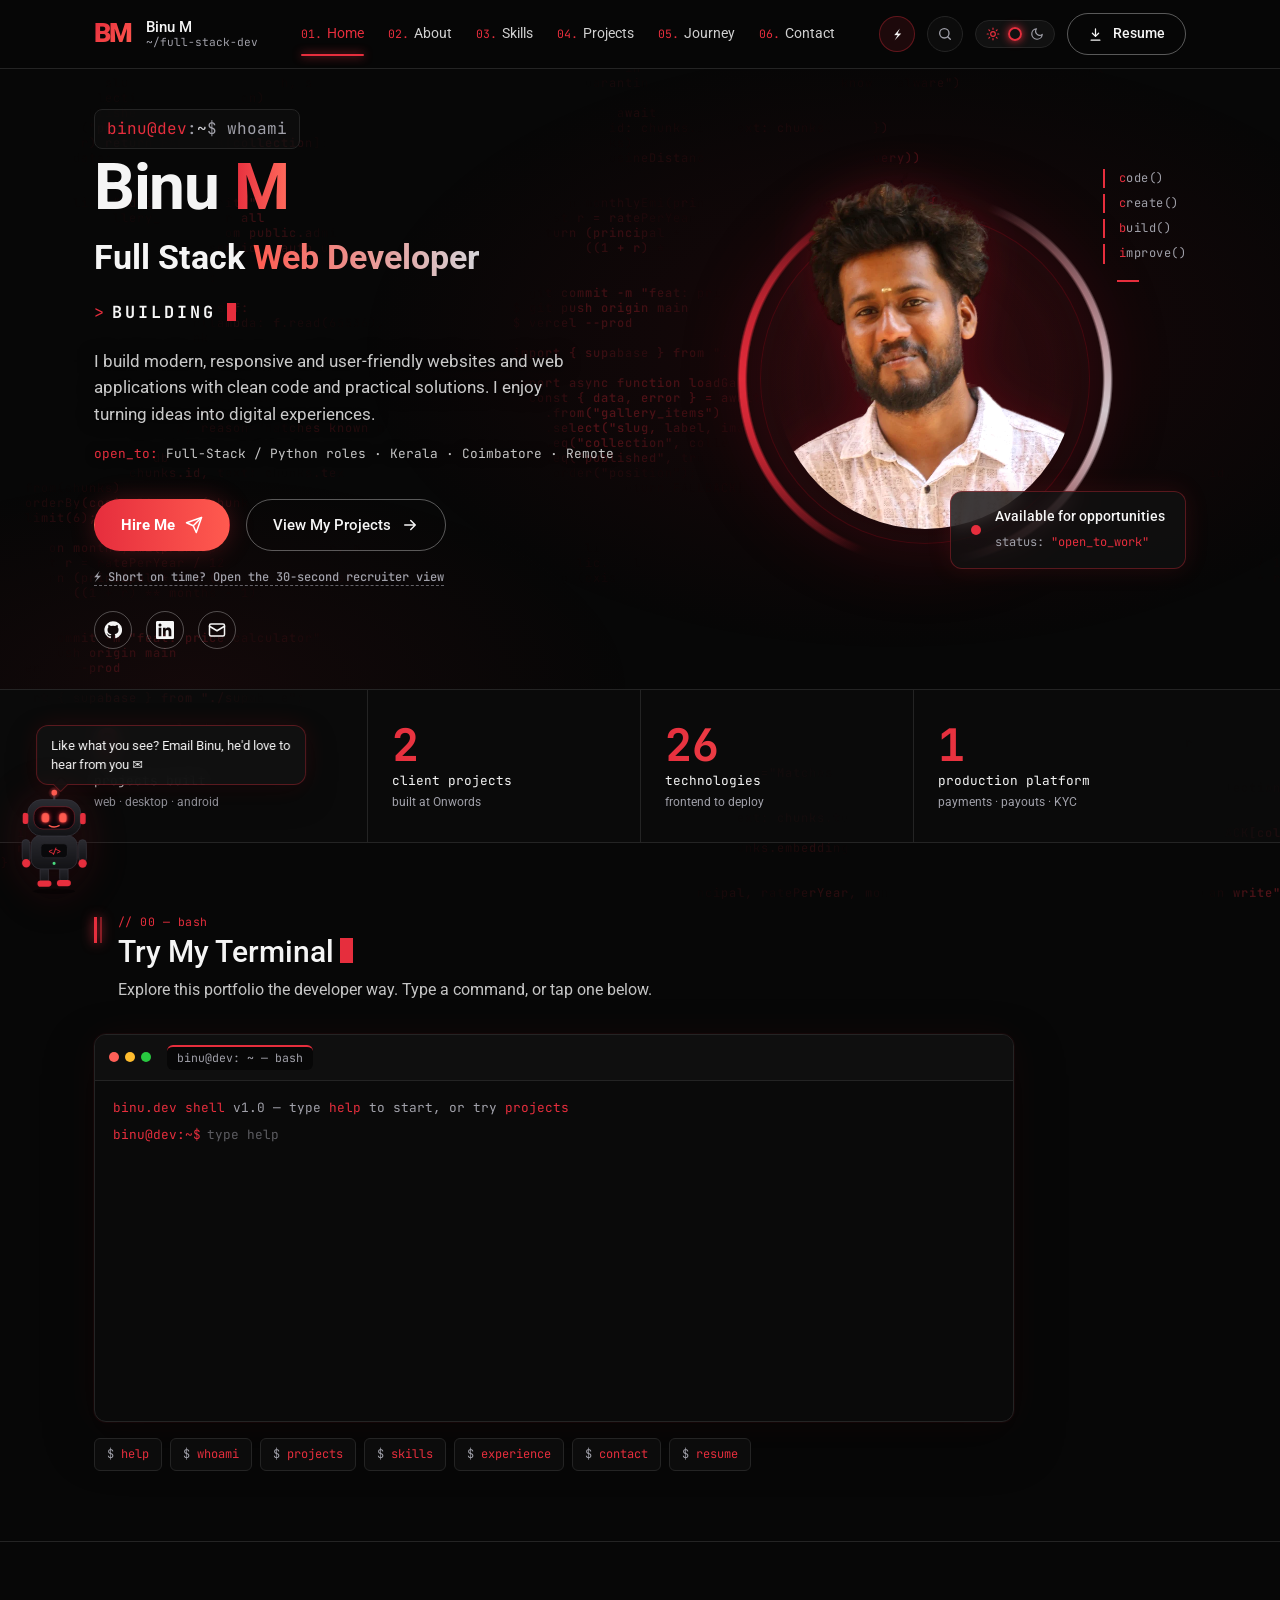
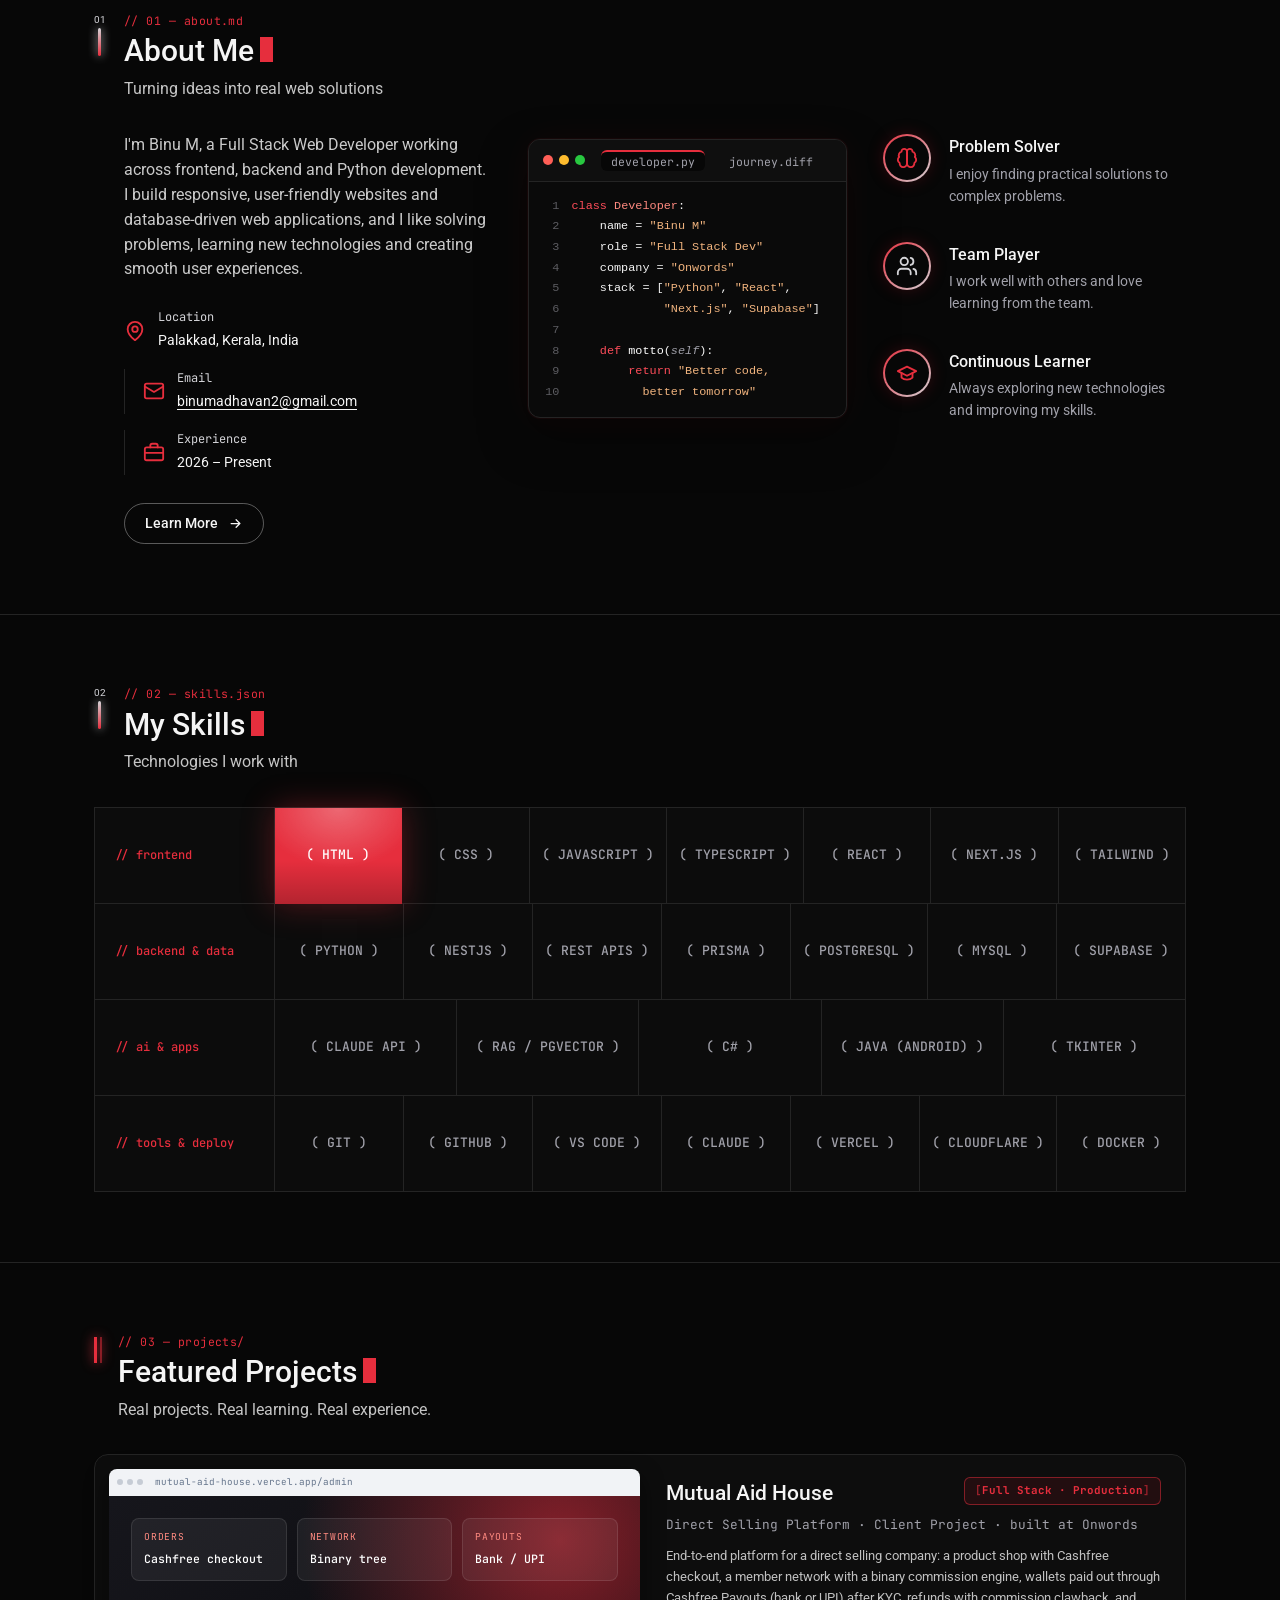
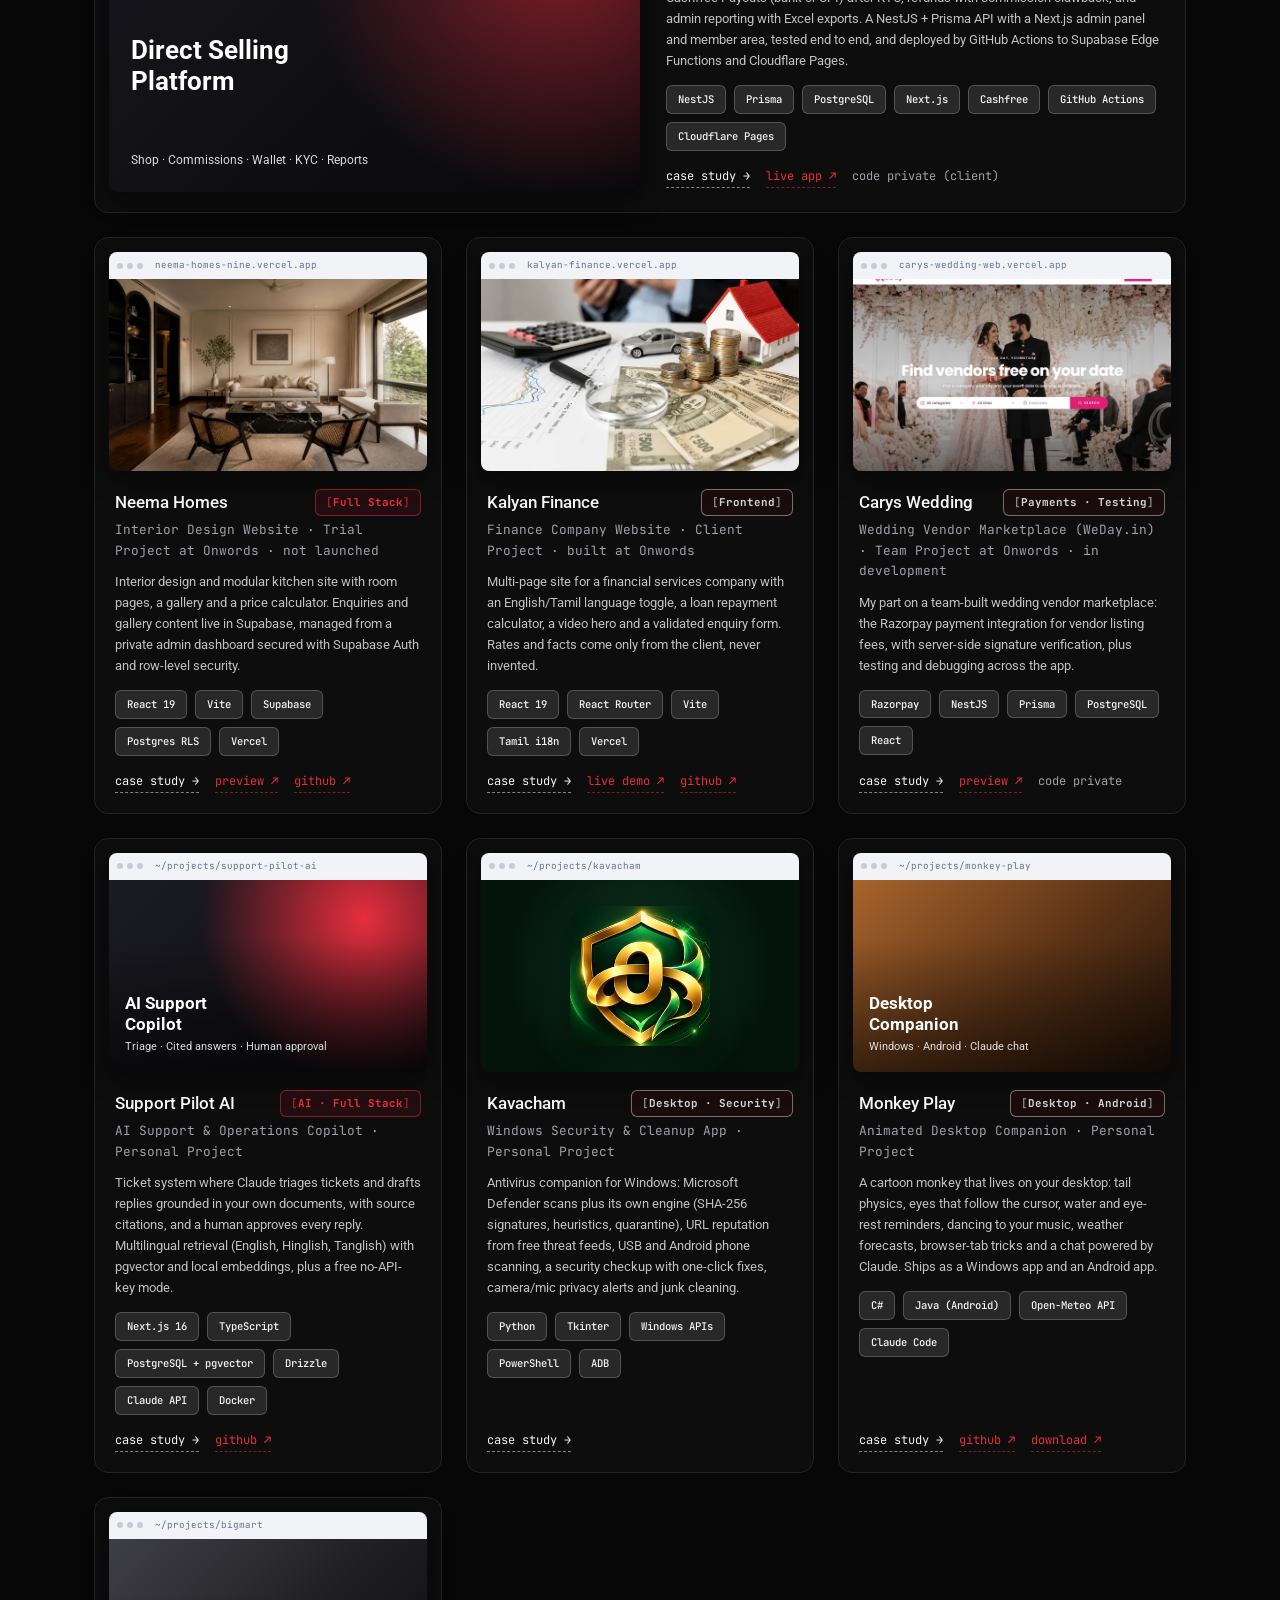
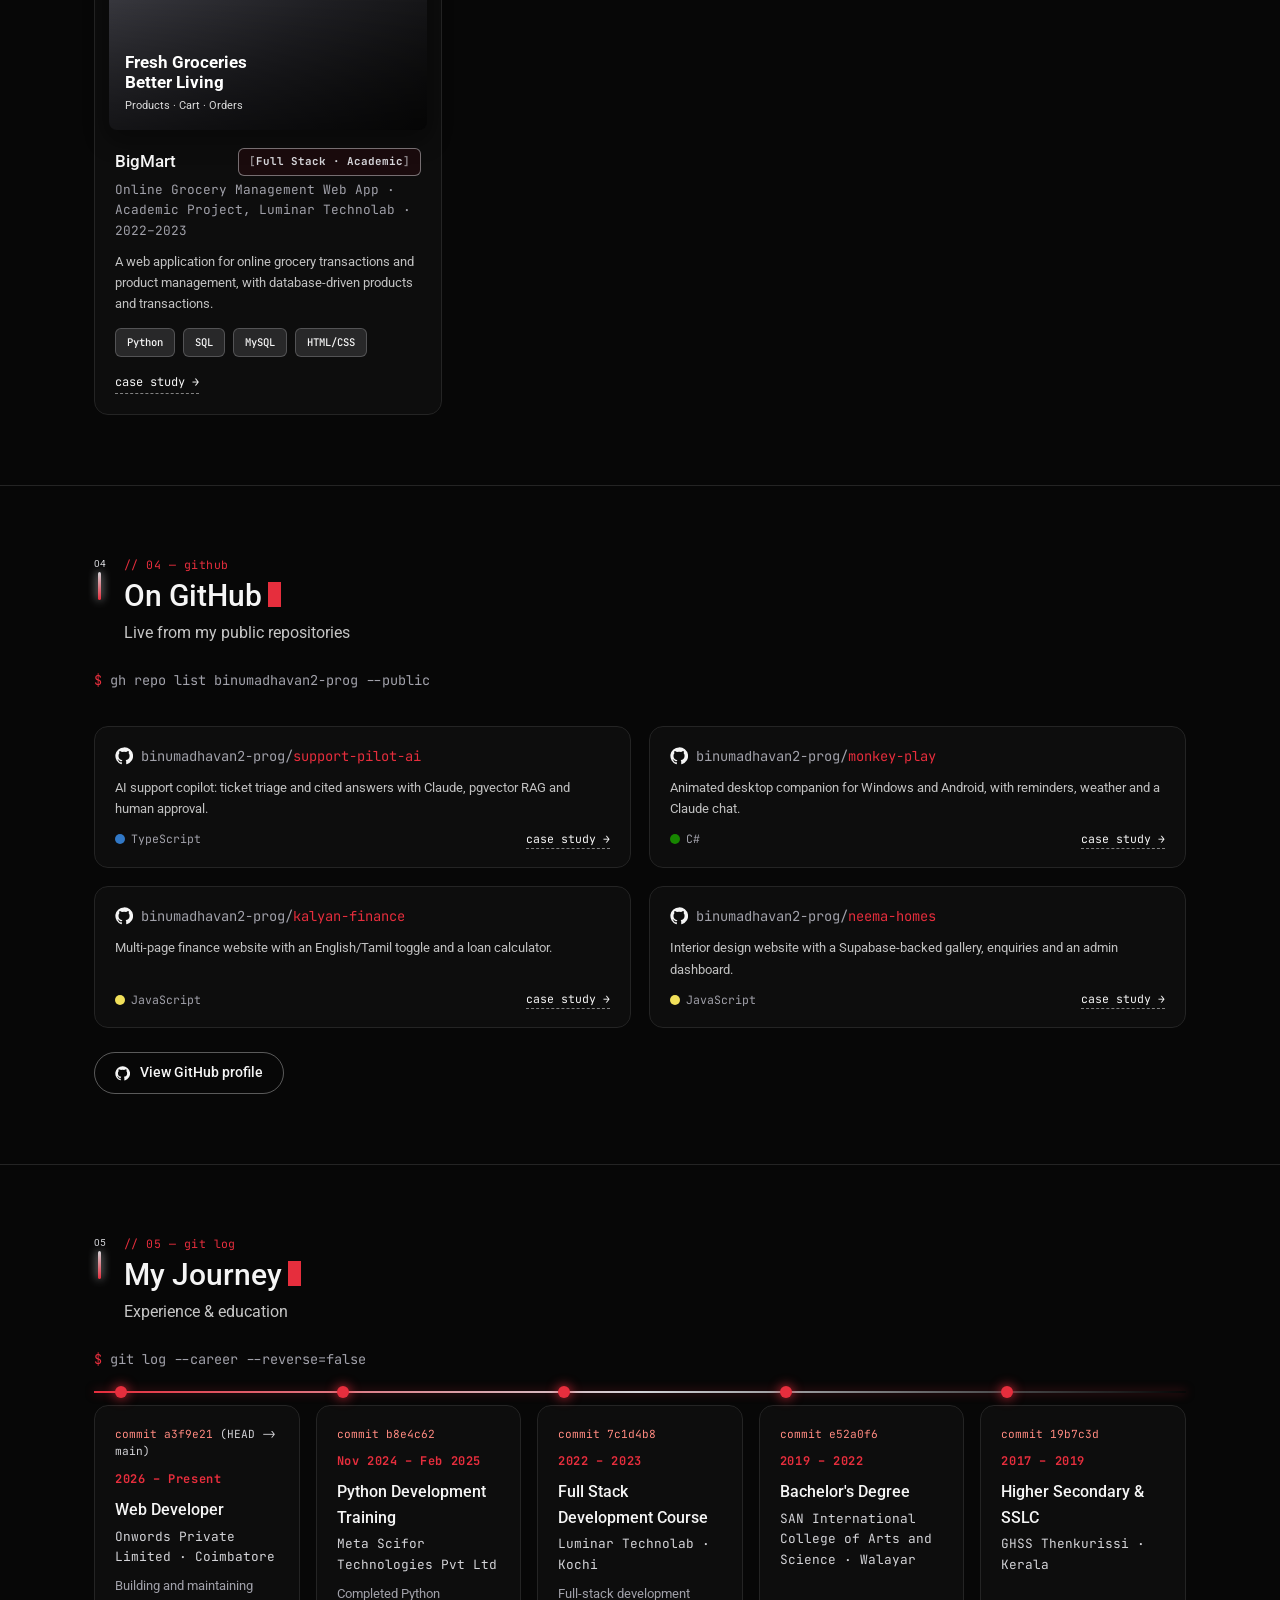
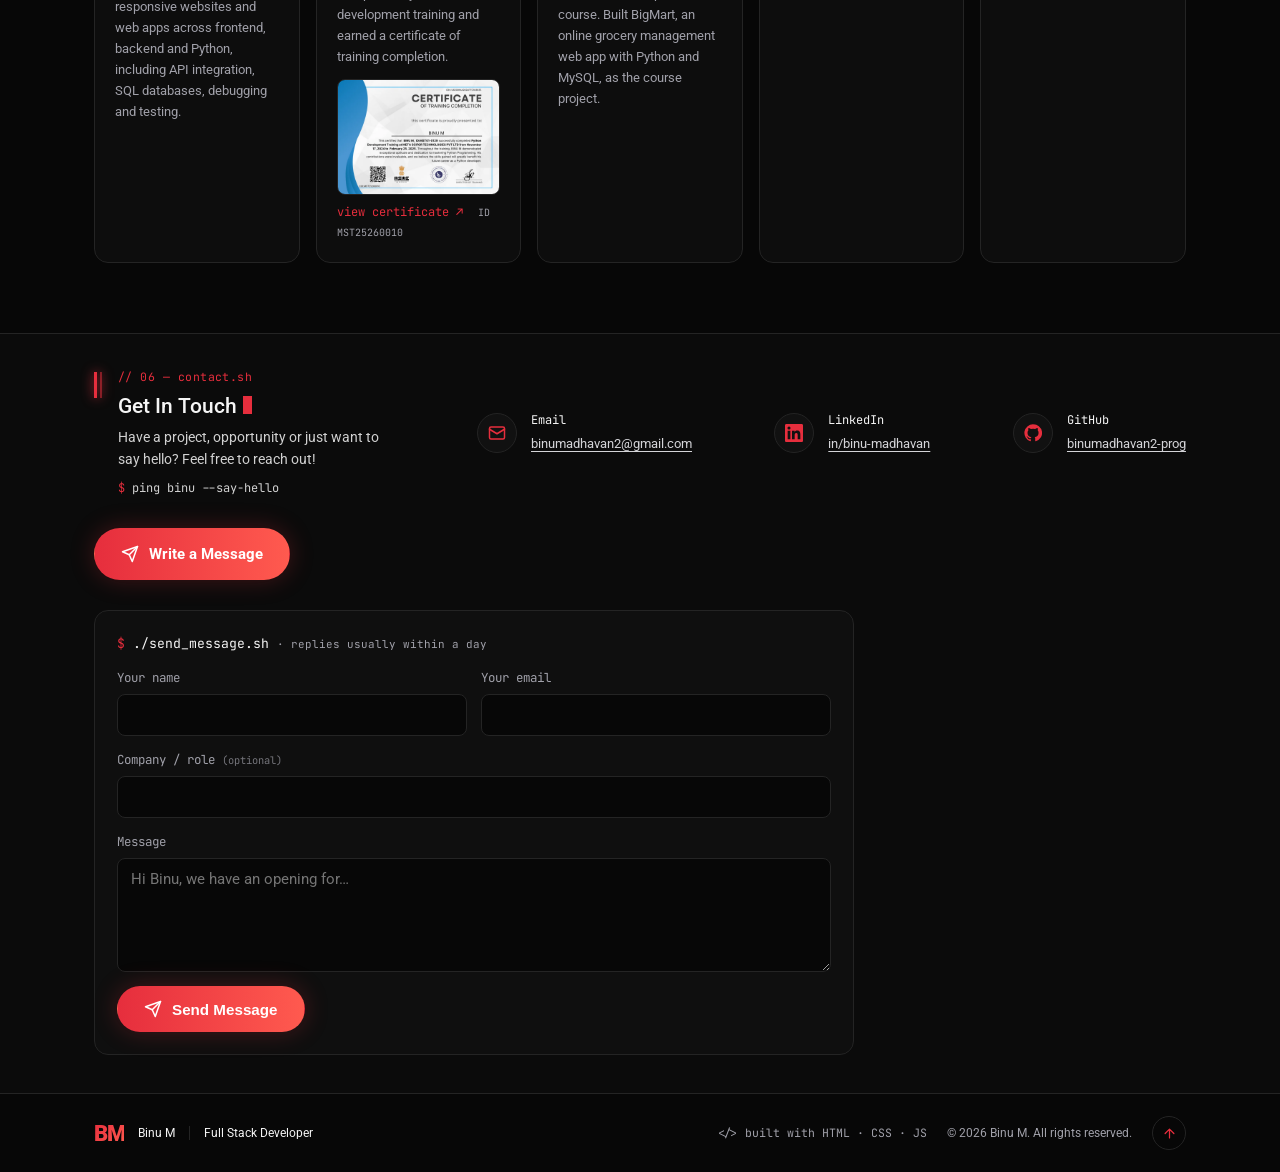
==== commit 4800ba4d: "Scope Carys Wedding to my part: Razorpay payments, testing and debugging Co-Authored-By: Claude Opus" ====
--- a/index.html
+++ b/index.html
@@ -154,7 +154,7 @@
     <section class="stats-strip" aria-label="At a glance">
       <div class="container stats-grid" data-fades data-in-view data-hold-delay="100">
         <div class="stat"><b class="stat-num" data-count="8" data-count-of=".projects-grid .project">8</b><span class="stat-label mono">projects built</span><small>web · desktop · android</small></div>
-        <div class="stat"><b class="stat-num" data-count="3">3</b><span class="stat-label mono">client projects</span><small>built at Onwords</small></div>
+        <div class="stat"><b class="stat-num" data-count="2">2</b><span class="stat-label mono">client projects</span><small>built at Onwords</small></div>
         <div class="stat"><b class="stat-num" data-count="26" data-count-of=".hl-grid .hl-cell:not(.hl-label)">26</b><span class="stat-label mono">technologies</span><small>frontend to deploy</small></div>
         <div class="stat"><b class="stat-num" data-count="1">1</b><span class="stat-label mono">production platform</span><small>payments · payouts · KYC</small></div>
       </div>
@@ -286,19 +286,6 @@
               <div class="project-links mono"><a href="https://mutual-aid-house.vercel.app" target="_blank" rel="noopener">live app ↗</a><span class="muted-link">code private (client)</span></div>
             </div>
           </article>
-          <article class="project" data-cursor="view" data-case="carys">
-            <div class="shot">
-              <div class="shot-bar" aria-hidden="true"><i></i><i></i><i></i><span>carys-wedding-web.vercel.app</span></div>
-              <div class="shot-img"><img src="assets/projects/weday.webp" alt="WeDay.in home page with wedding vendor search" loading="lazy" width="720" height="480"></div>
-            </div>
-            <div class="project-info">
-              <div class="project-head"><h3>Carys Wedding</h3><span class="badge green">Full Stack</span></div>
-              <p class="project-type">Wedding Vendor Marketplace (WeDay.in) · Client Project · built at Onwords</p>
-              <p>Marketplace where couples find wedding vendors free on their date. Customer, vendor and staff portals with OTP login and server-side permissions, live package availability, Razorpay listing fees, enquiry chat and a concierge service.</p>
-              <ul class="pills sm"><li>NestJS</li><li>Prisma</li><li>PostgreSQL</li><li>React</li><li>Razorpay</li><li>Vercel</li></ul>
-              <div class="project-links mono"><a href="https://carys-wedding-web.vercel.app" target="_blank" rel="noopener">live app ↗</a><span class="muted-link">code private</span></div>
-            </div>
-          </article>
           <article class="project" data-cursor="view" data-case="neema">
             <div class="shot">
               <div class="shot-bar" aria-hidden="true"><i></i><i></i><i></i><span>neema-homes-nine.vercel.app</span></div>
@@ -323,6 +310,19 @@
               <p>Multi-page site for a financial services company with an English/Tamil language toggle, a loan repayment calculator, a video hero and a validated enquiry form. Rates and facts come only from the client, never invented.</p>
               <ul class="pills sm"><li>React 19</li><li>React Router</li><li>Vite</li><li>Tamil i18n</li><li>Vercel</li></ul>
               <div class="project-links mono"><a href="https://kalyan-finance.vercel.app" target="_blank" rel="noopener">live demo ↗</a><a href="https://github.com/binumadhavan2-prog/kalyan-finance" target="_blank" rel="noopener">github ↗</a></div>
+            </div>
+          </article>
+          <article class="project" data-cursor="view" data-case="carys">
+            <div class="shot">
+              <div class="shot-bar" aria-hidden="true"><i></i><i></i><i></i><span>carys-wedding-web.vercel.app</span></div>
+              <div class="shot-img"><img src="assets/projects/weday.webp" alt="WeDay.in home page with wedding vendor search" loading="lazy" width="720" height="480"></div>
+            </div>
+            <div class="project-info">
+              <div class="project-head"><h3>Carys Wedding</h3><span class="badge blue">Payments · Testing</span></div>
+              <p class="project-type">Wedding Vendor Marketplace (WeDay.in) · Team Project at Onwords · in development</p>
+              <p>My part on a team-built wedding vendor marketplace: the Razorpay payment integration for vendor listing fees, with server-side signature verification, plus testing and debugging across the app.</p>
+              <ul class="pills sm"><li>Razorpay</li><li>NestJS</li><li>Prisma</li><li>PostgreSQL</li><li>React</li></ul>
+              <div class="project-links mono"><a href="https://carys-wedding-web.vercel.app" target="_blank" rel="noopener">preview ↗</a><span class="muted-link">code private</span></div>
             </div>
           </article>
           <article class="project" data-cursor="view" data-case="pilot">
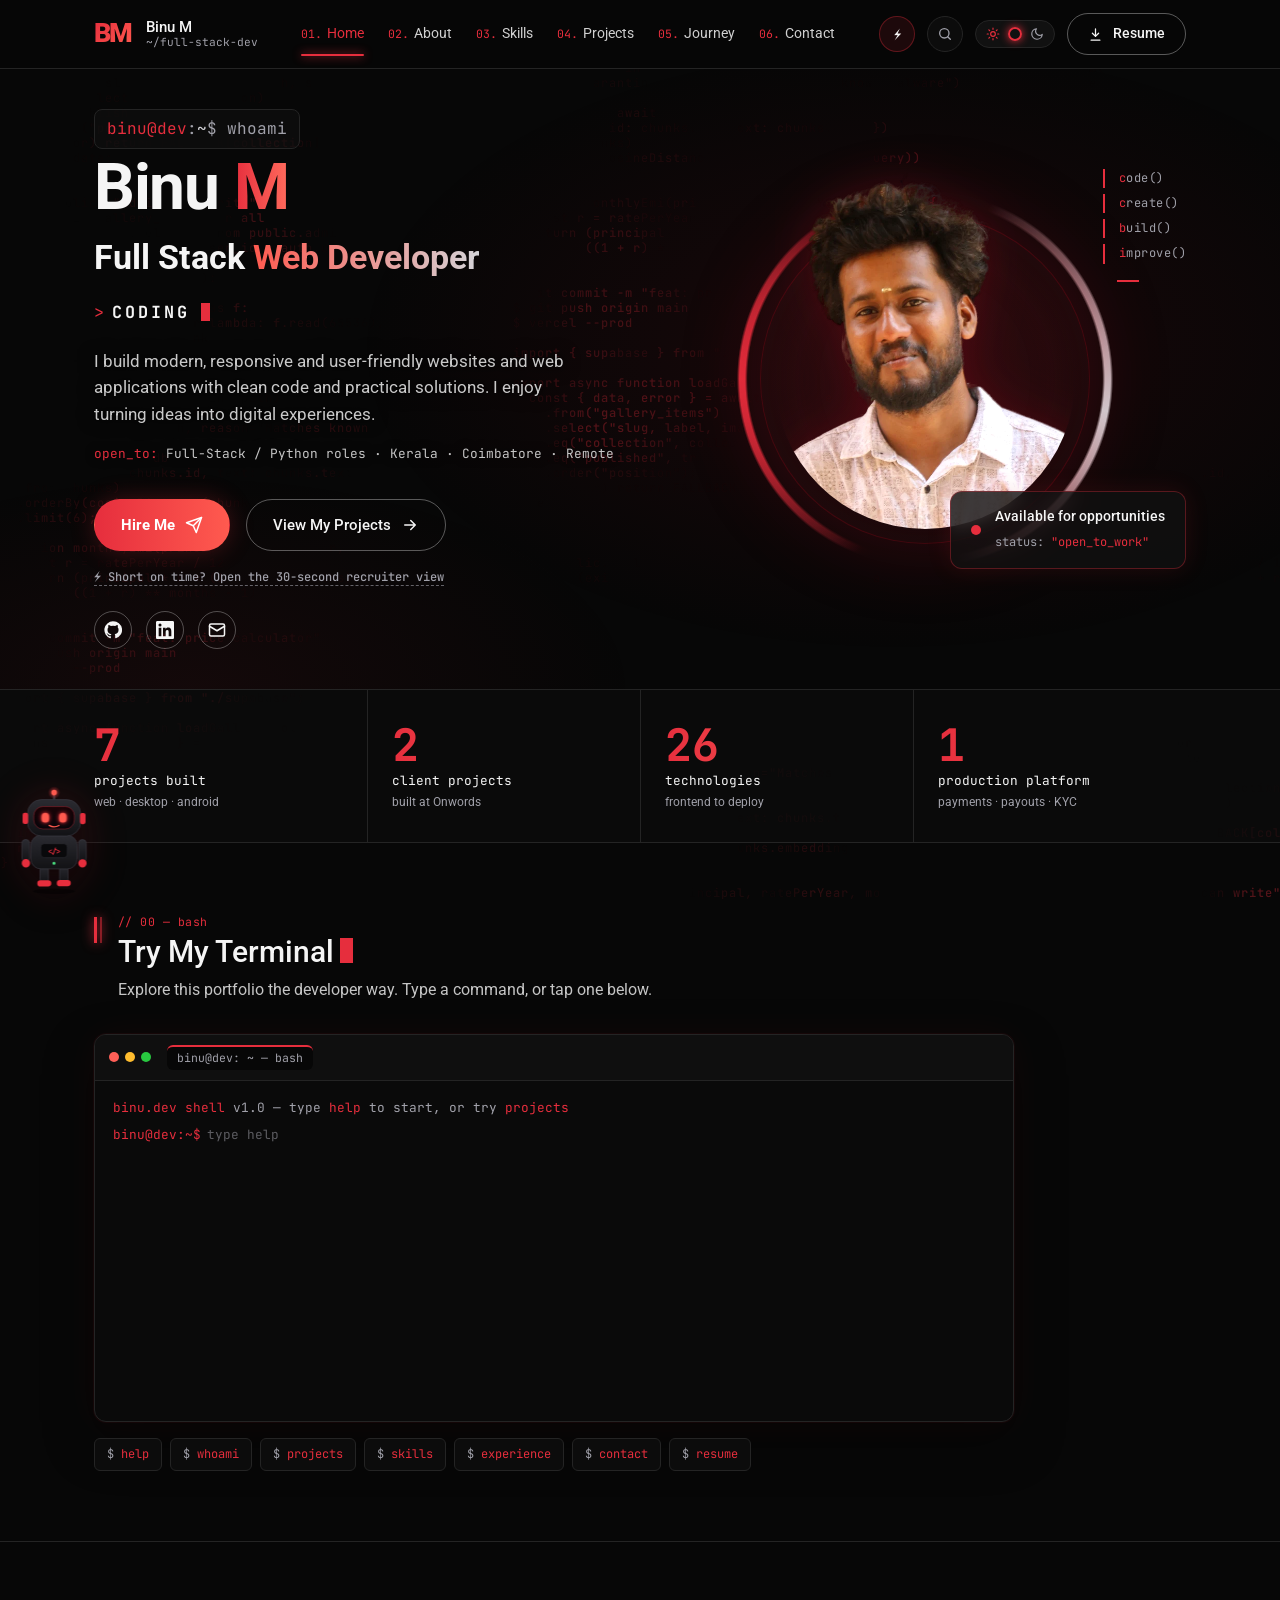
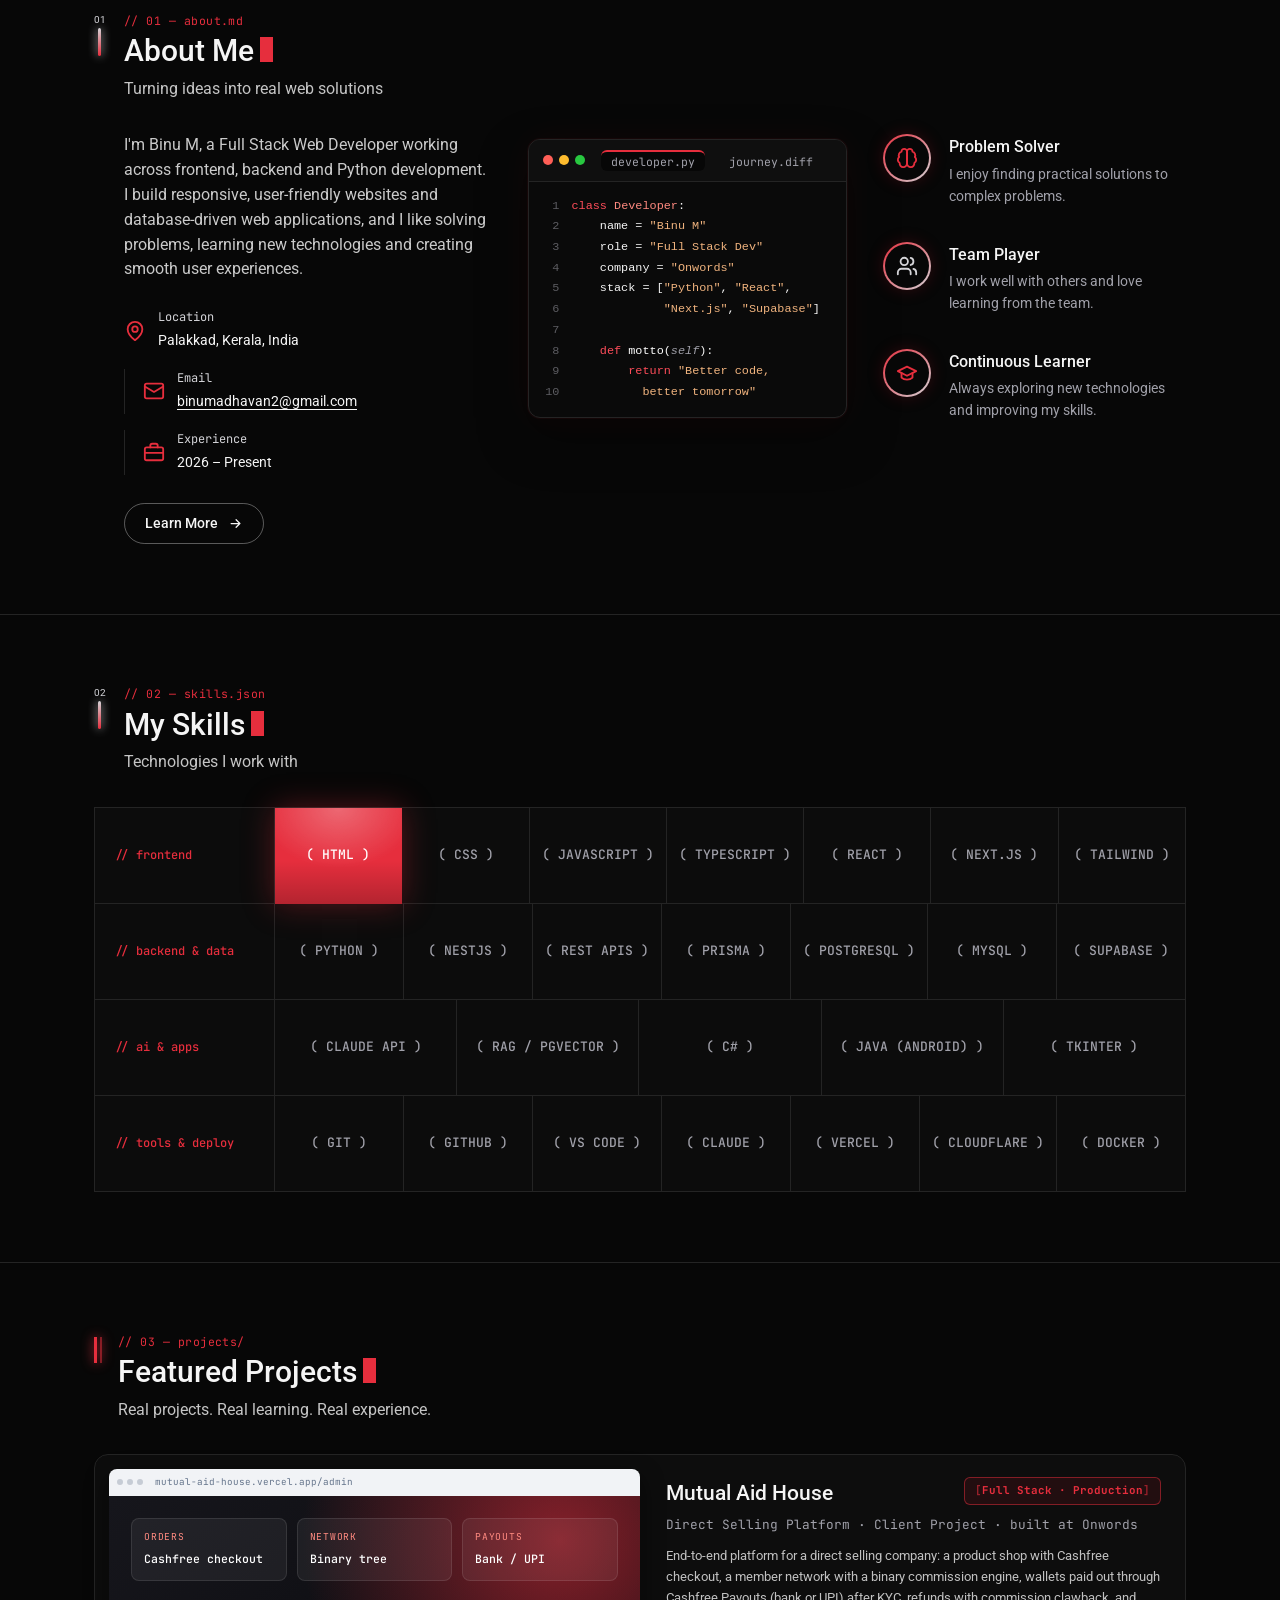
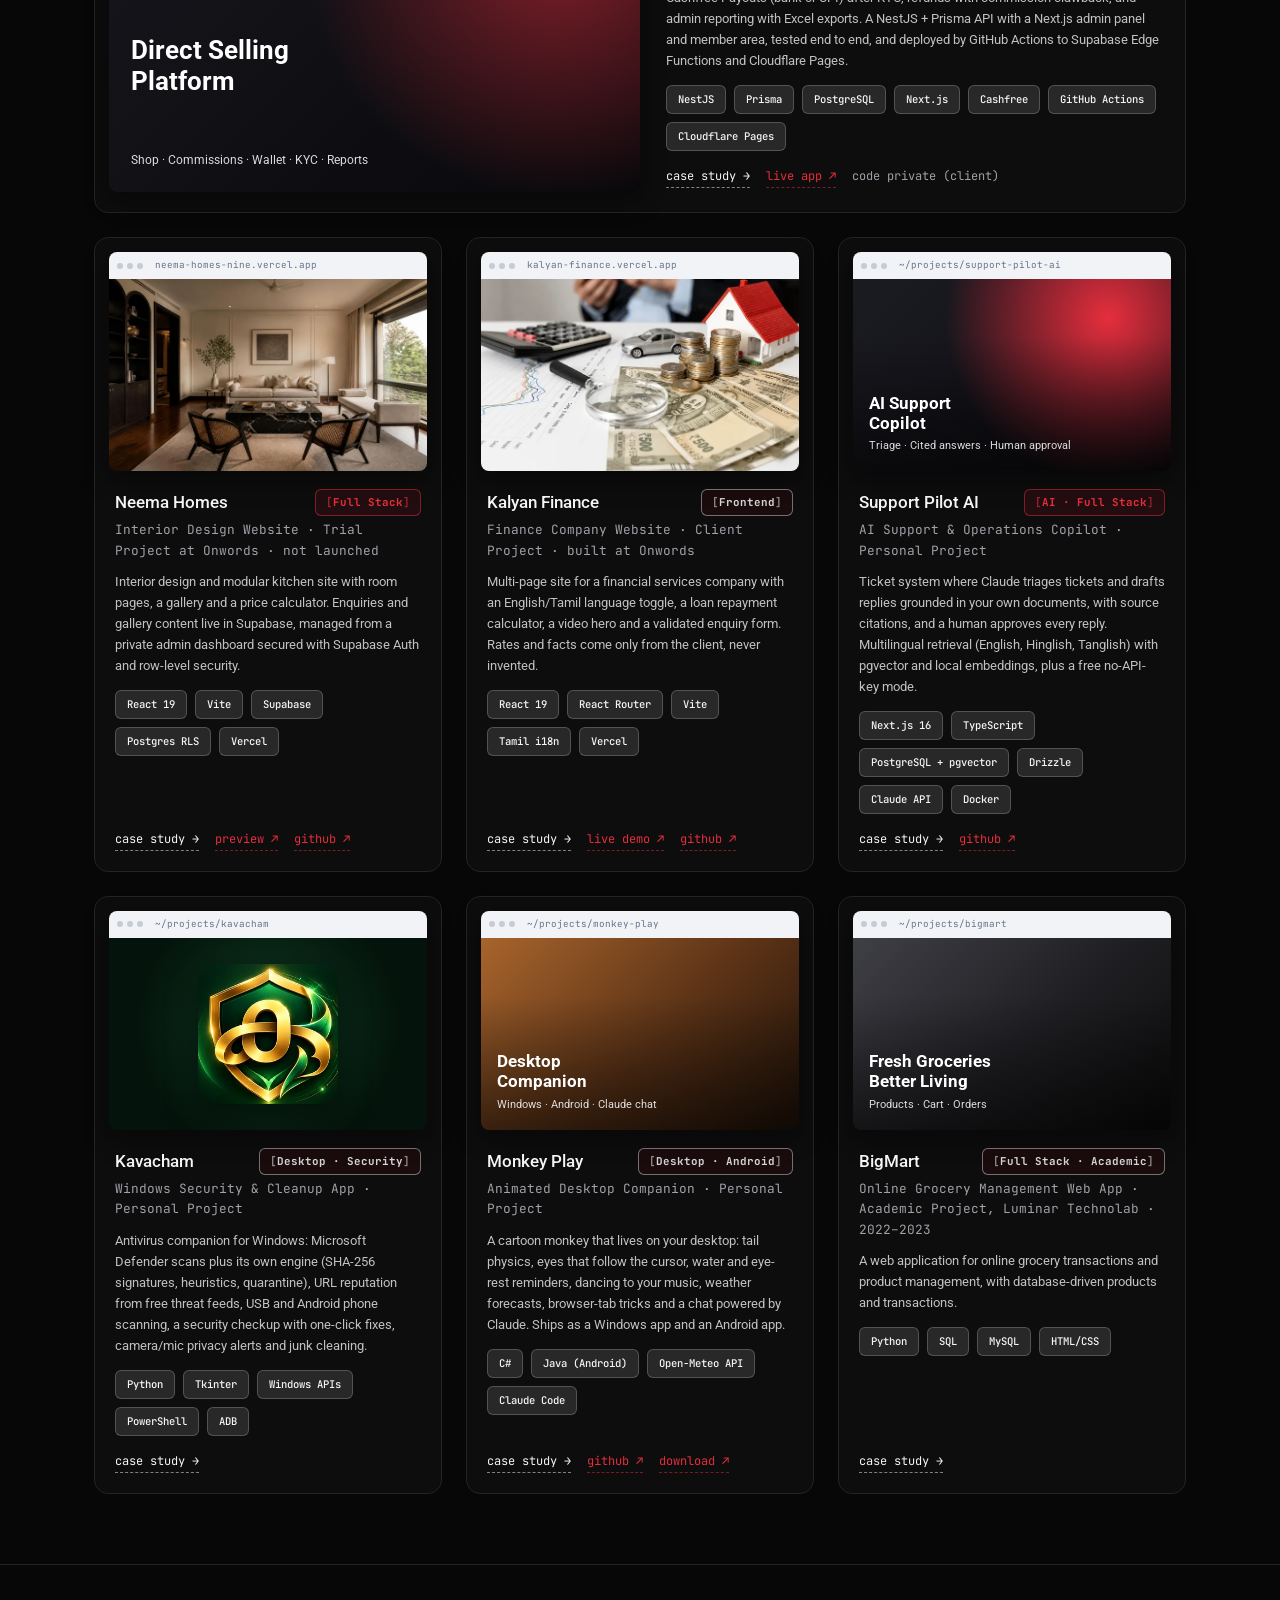
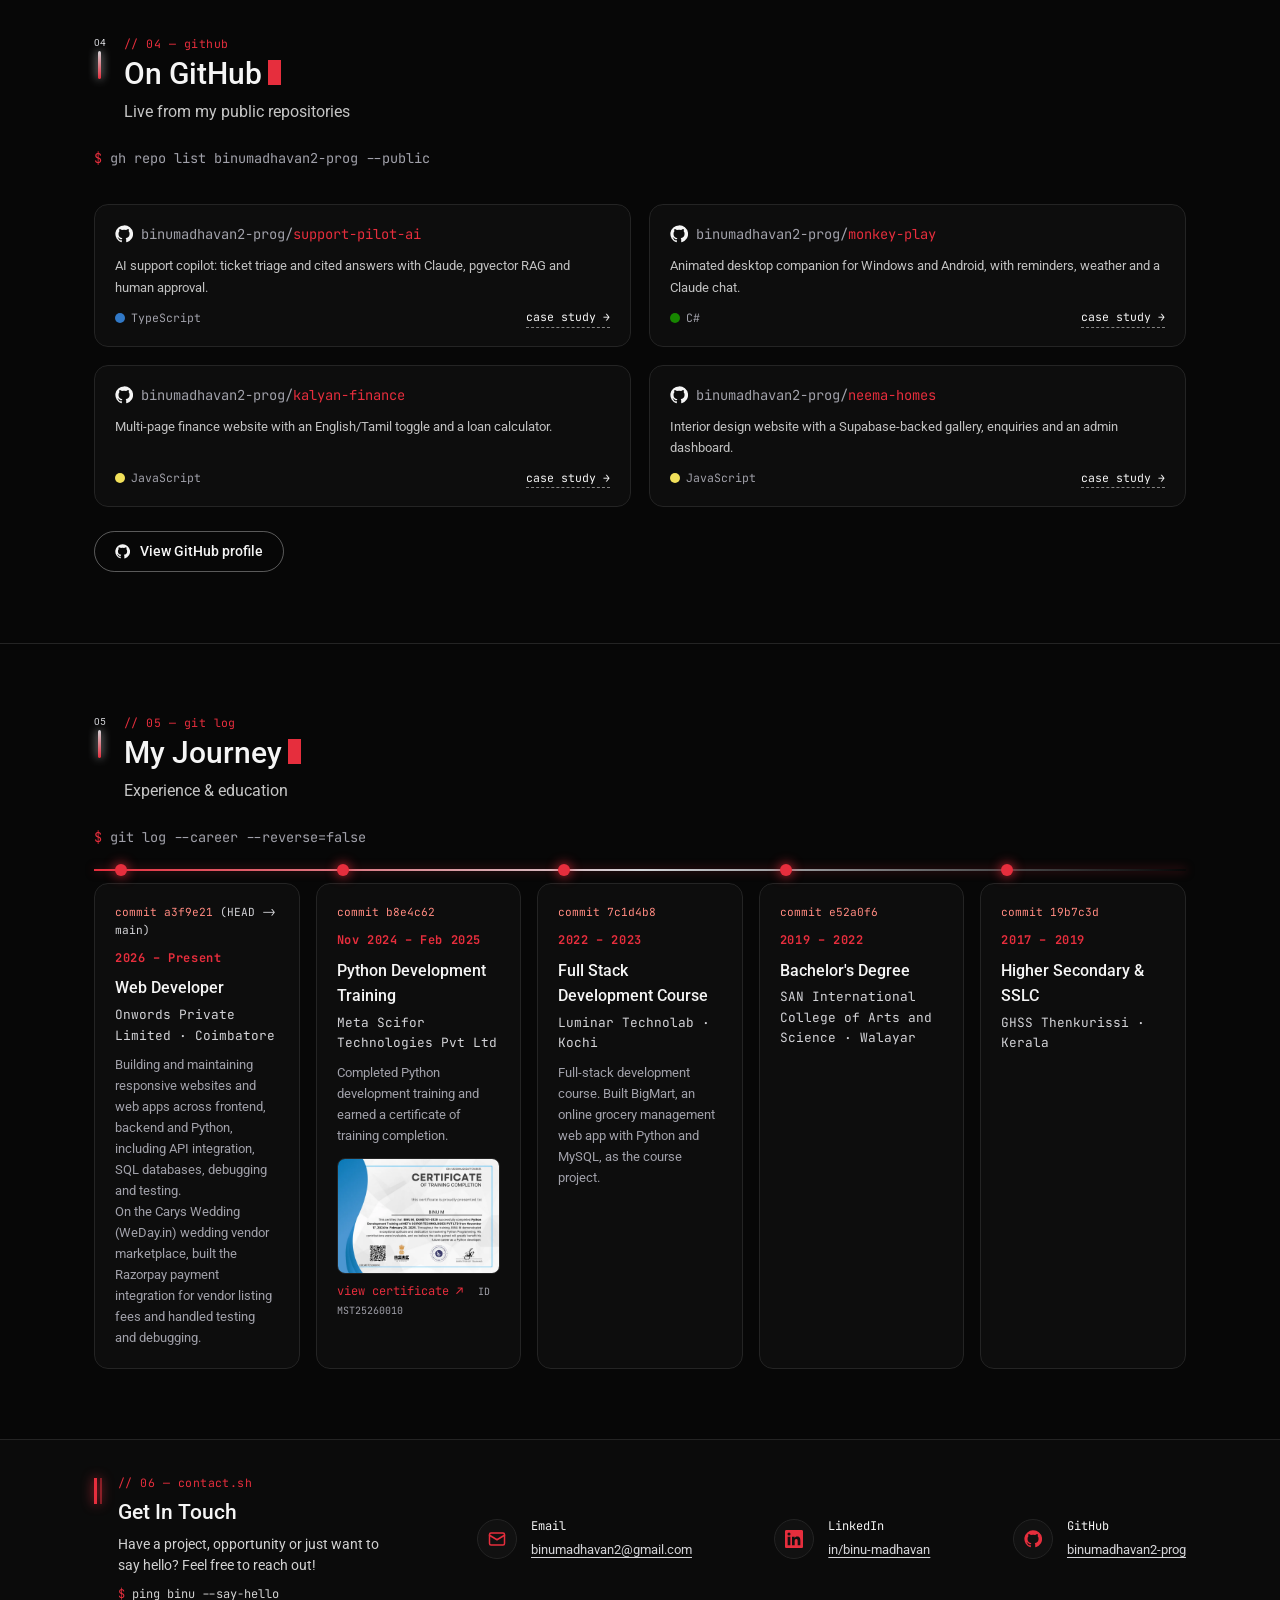
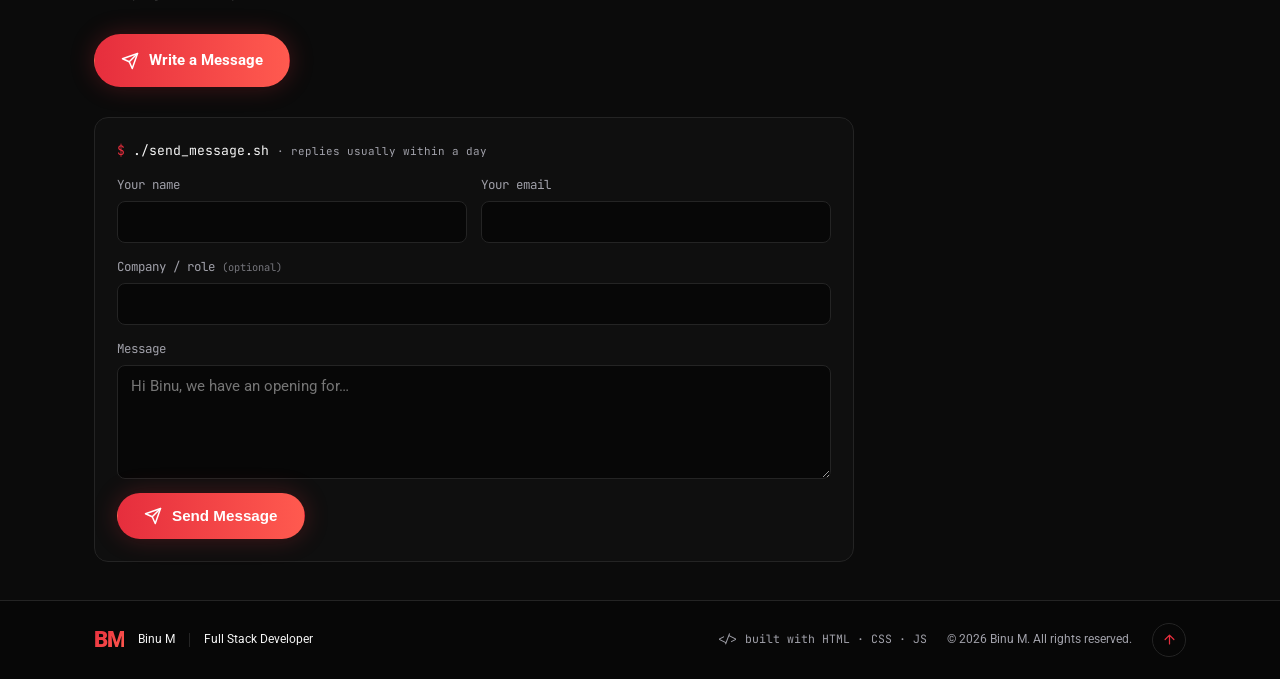
==== commit 71385236: "Mention Carys Wedding in the Onwords journey entry instead of a project card Co-Authored-By: Claude " ====
--- a/index.html
+++ b/index.html
@@ -153,7 +153,7 @@
     <!-- Stats -->
     <section class="stats-strip" aria-label="At a glance">
       <div class="container stats-grid" data-fades data-in-view data-hold-delay="100">
-        <div class="stat"><b class="stat-num" data-count="8" data-count-of=".projects-grid .project">8</b><span class="stat-label mono">projects built</span><small>web · desktop · android</small></div>
+        <div class="stat"><b class="stat-num" data-count="7" data-count-of=".projects-grid .project">7</b><span class="stat-label mono">projects built</span><small>web · desktop · android</small></div>
         <div class="stat"><b class="stat-num" data-count="2">2</b><span class="stat-label mono">client projects</span><small>built at Onwords</small></div>
         <div class="stat"><b class="stat-num" data-count="26" data-count-of=".hl-grid .hl-cell:not(.hl-label)">26</b><span class="stat-label mono">technologies</span><small>frontend to deploy</small></div>
         <div class="stat"><b class="stat-num" data-count="1">1</b><span class="stat-label mono">production platform</span><small>payments · payouts · KYC</small></div>
@@ -312,19 +312,6 @@
               <div class="project-links mono"><a href="https://kalyan-finance.vercel.app" target="_blank" rel="noopener">live demo ↗</a><a href="https://github.com/binumadhavan2-prog/kalyan-finance" target="_blank" rel="noopener">github ↗</a></div>
             </div>
           </article>
-          <article class="project" data-cursor="view" data-case="carys">
-            <div class="shot">
-              <div class="shot-bar" aria-hidden="true"><i></i><i></i><i></i><span>carys-wedding-web.vercel.app</span></div>
-              <div class="shot-img"><img src="assets/projects/weday.webp" alt="WeDay.in home page with wedding vendor search" loading="lazy" width="720" height="480"></div>
-            </div>
-            <div class="project-info">
-              <div class="project-head"><h3>Carys Wedding</h3><span class="badge blue">Payments · Testing</span></div>
-              <p class="project-type">Wedding Vendor Marketplace (WeDay.in) · Team Project at Onwords · in development</p>
-              <p>My part on a team-built wedding vendor marketplace: the Razorpay payment integration for vendor listing fees, with server-side signature verification, plus testing and debugging across the app.</p>
-              <ul class="pills sm"><li>Razorpay</li><li>NestJS</li><li>Prisma</li><li>PostgreSQL</li><li>React</li></ul>
-              <div class="project-links mono"><a href="https://carys-wedding-web.vercel.app" target="_blank" rel="noopener">preview ↗</a><span class="muted-link">code private</span></div>
-            </div>
-          </article>
           <article class="project" data-cursor="view" data-case="pilot">
             <div class="shot shot-pilot" aria-hidden="true">
               <div class="shot-bar"><i></i><i></i><i></i><span>~/projects/support-pilot-ai</span></div>
@@ -410,6 +397,7 @@
             <h3>Web Developer</h3>
             <p class="j-org">Onwords Private Limited · Coimbatore</p>
             <p>Building and maintaining responsive websites and web apps across frontend, backend and Python, including API integration, SQL databases, debugging and testing.</p>
+            <p>On the Carys Wedding (WeDay.in) wedding vendor marketplace, built the Razorpay payment integration for vendor listing fees and handled testing and debugging.</p>
           </li>
           <li>
             <span class="j-hash mono">commit b8e4c62</span>
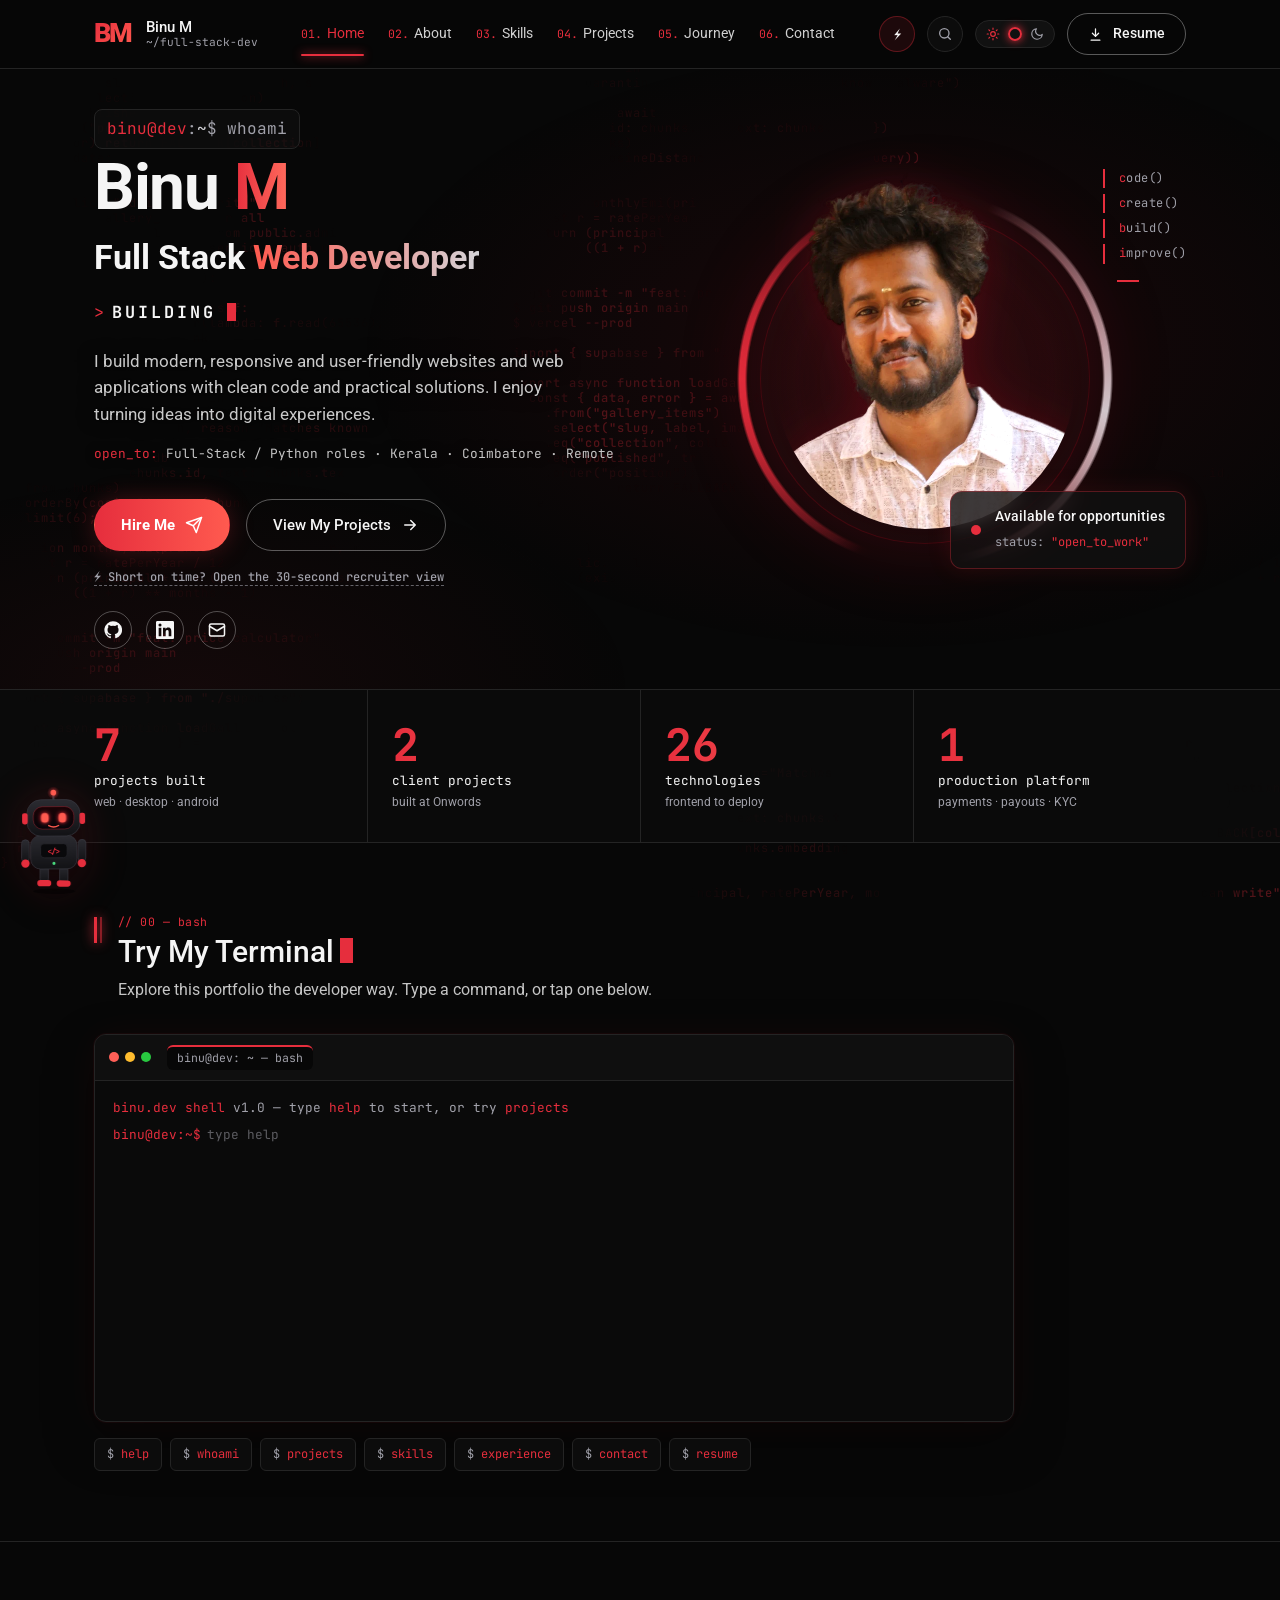
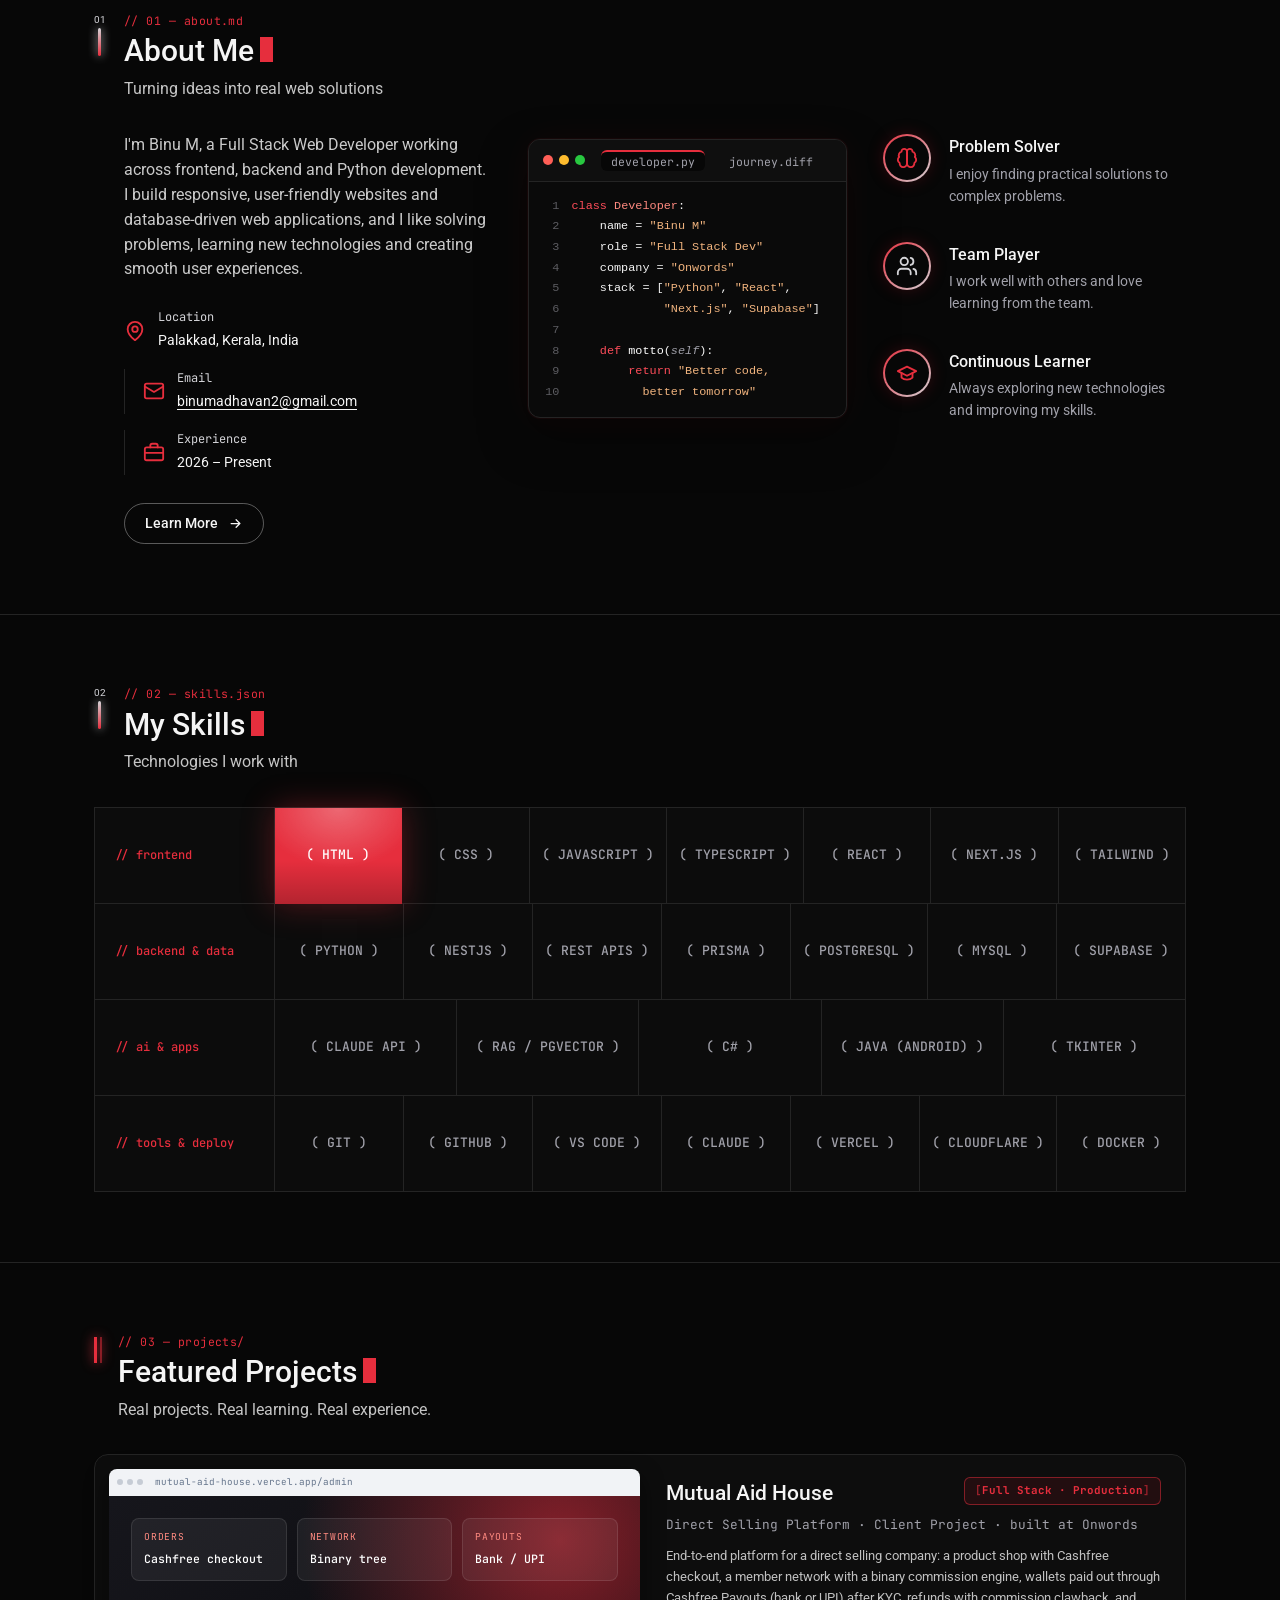
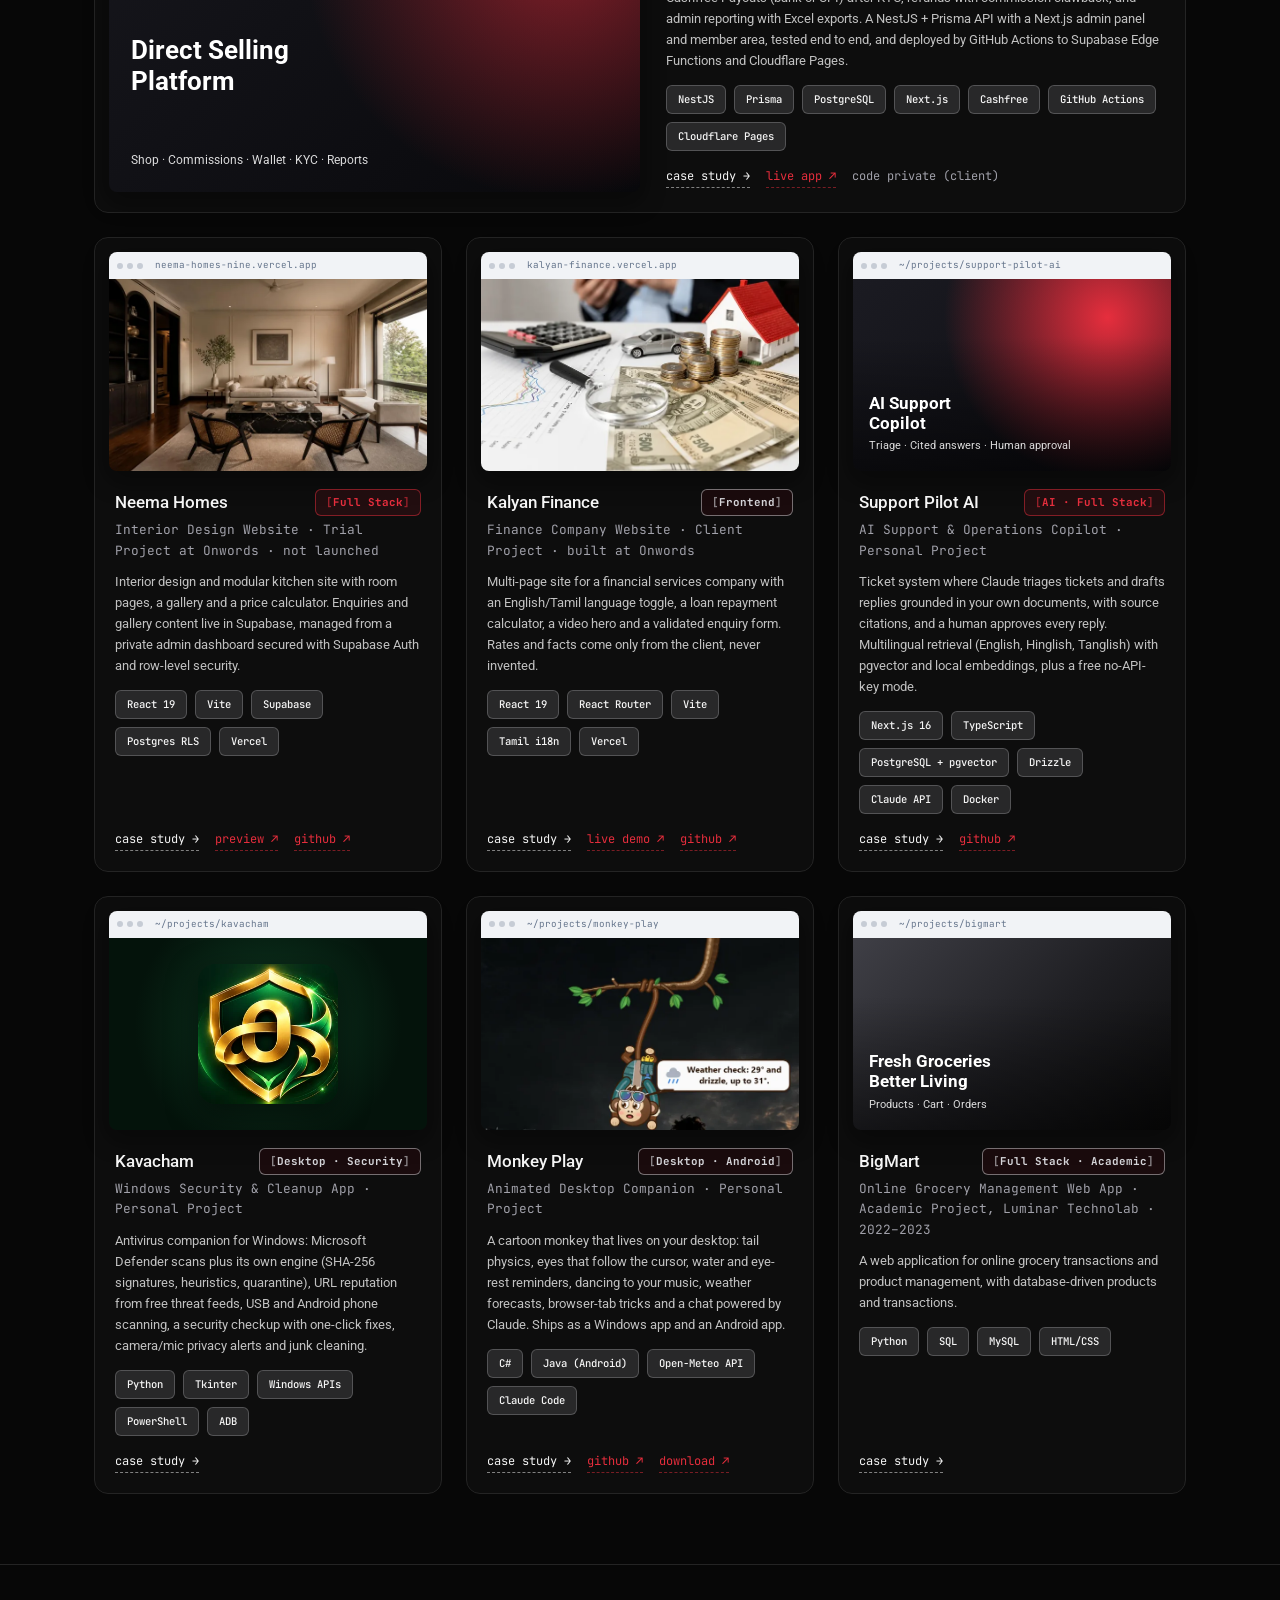
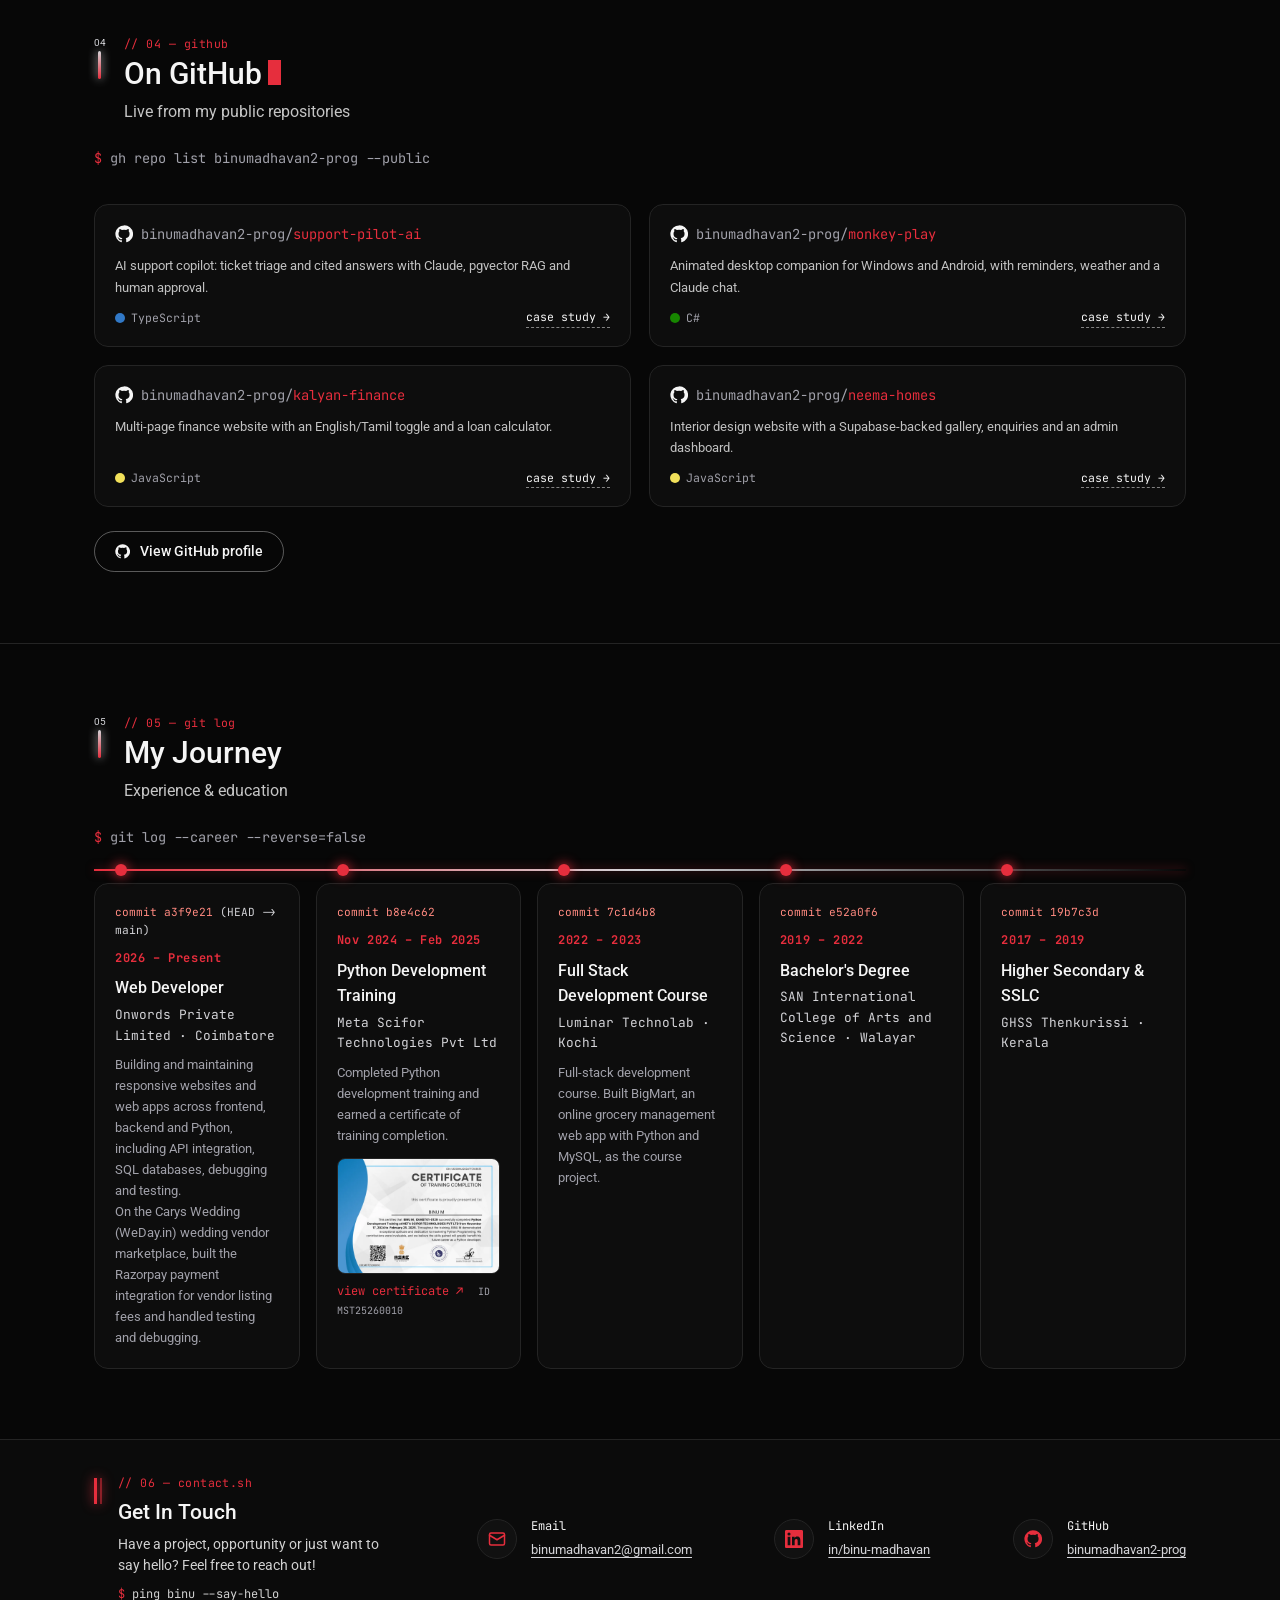
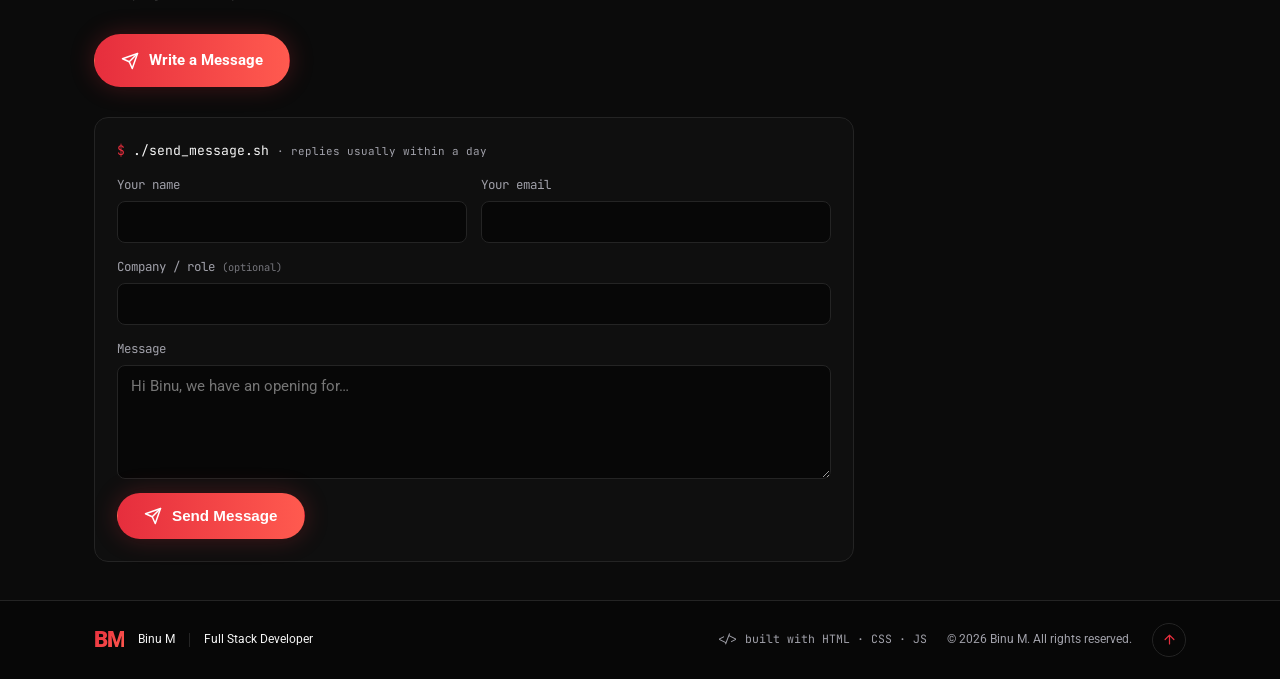
==== commit beac970f: "Show a real screenshot of Monkey Play on its project card Co-Authored-By: Claude Opus 5.5 <noreply@a" ====
--- a/index.html
+++ b/index.html
@@ -339,9 +339,9 @@
             </div>
           </article>
           <article class="project" data-cursor="view" data-case="monkey">
-            <div class="shot shot-monkey" aria-hidden="true">
-              <div class="shot-bar"><i></i><i></i><i></i><span>~/projects/monkey-play</span></div>
-              <div class="shot-body"><b>Desktop<br>Companion</b><span>Windows · Android · Claude chat</span></div>
+            <div class="shot">
+              <div class="shot-bar" aria-hidden="true"><i></i><i></i><i></i><span>~/projects/monkey-play</span></div>
+              <div class="shot-img"><img class="pos-bottom" src="assets/projects/monkey-play.webp" alt="Monkey Play hanging from its branch on a Windows desktop with a weather bubble" loading="lazy" width="720" height="480"></div>
             </div>
             <div class="project-info">
               <div class="project-head"><h3>Monkey Play</h3><span class="badge blue">Desktop · Android</span></div>
--- a/style.css
+++ b/style.css
@@ -578,10 +578,10 @@
 .shot-img { flex: 1; overflow: hidden; background: #111; }
 .shot-img img { display: block; width: 100%; height: 100%; object-fit: cover; transition: transform 0.5s ease; }
 .project:hover .shot-img img { transform: scale(1.04); }
+.shot-img img.pos-bottom { object-position: center bottom; }
 .shot-logo { flex: 1; display: grid; place-items: center; background: radial-gradient(circle at 50% 45%, #0f3d24, #04130b 70%); }
 .shot-logo img { width: 44%; height: auto; border-radius: 18px; box-shadow: 0 10px 30px rgba(0, 0, 0, 0.5); }
 .shot-pilot .shot-body { background: linear-gradient(0deg, rgba(0,0,0,0.55), transparent 70%), radial-gradient(circle at 80% 20%, #e62e3d, transparent 55%), linear-gradient(135deg, #1b1b22, #0b0b10); }
-.shot-monkey .shot-body { background: linear-gradient(0deg, rgba(0,0,0,0.5), transparent 70%), linear-gradient(135deg, #a8642c, #5a3216 55%, #1f1108); }
 .project-info { display: flex; flex-direction: column; flex: 1; }
 .project-info .pills { margin-bottom: 16px; }
 .project-links { display: flex; flex-wrap: wrap; gap: 16px; margin-top: auto; font-size: 0.75rem; }
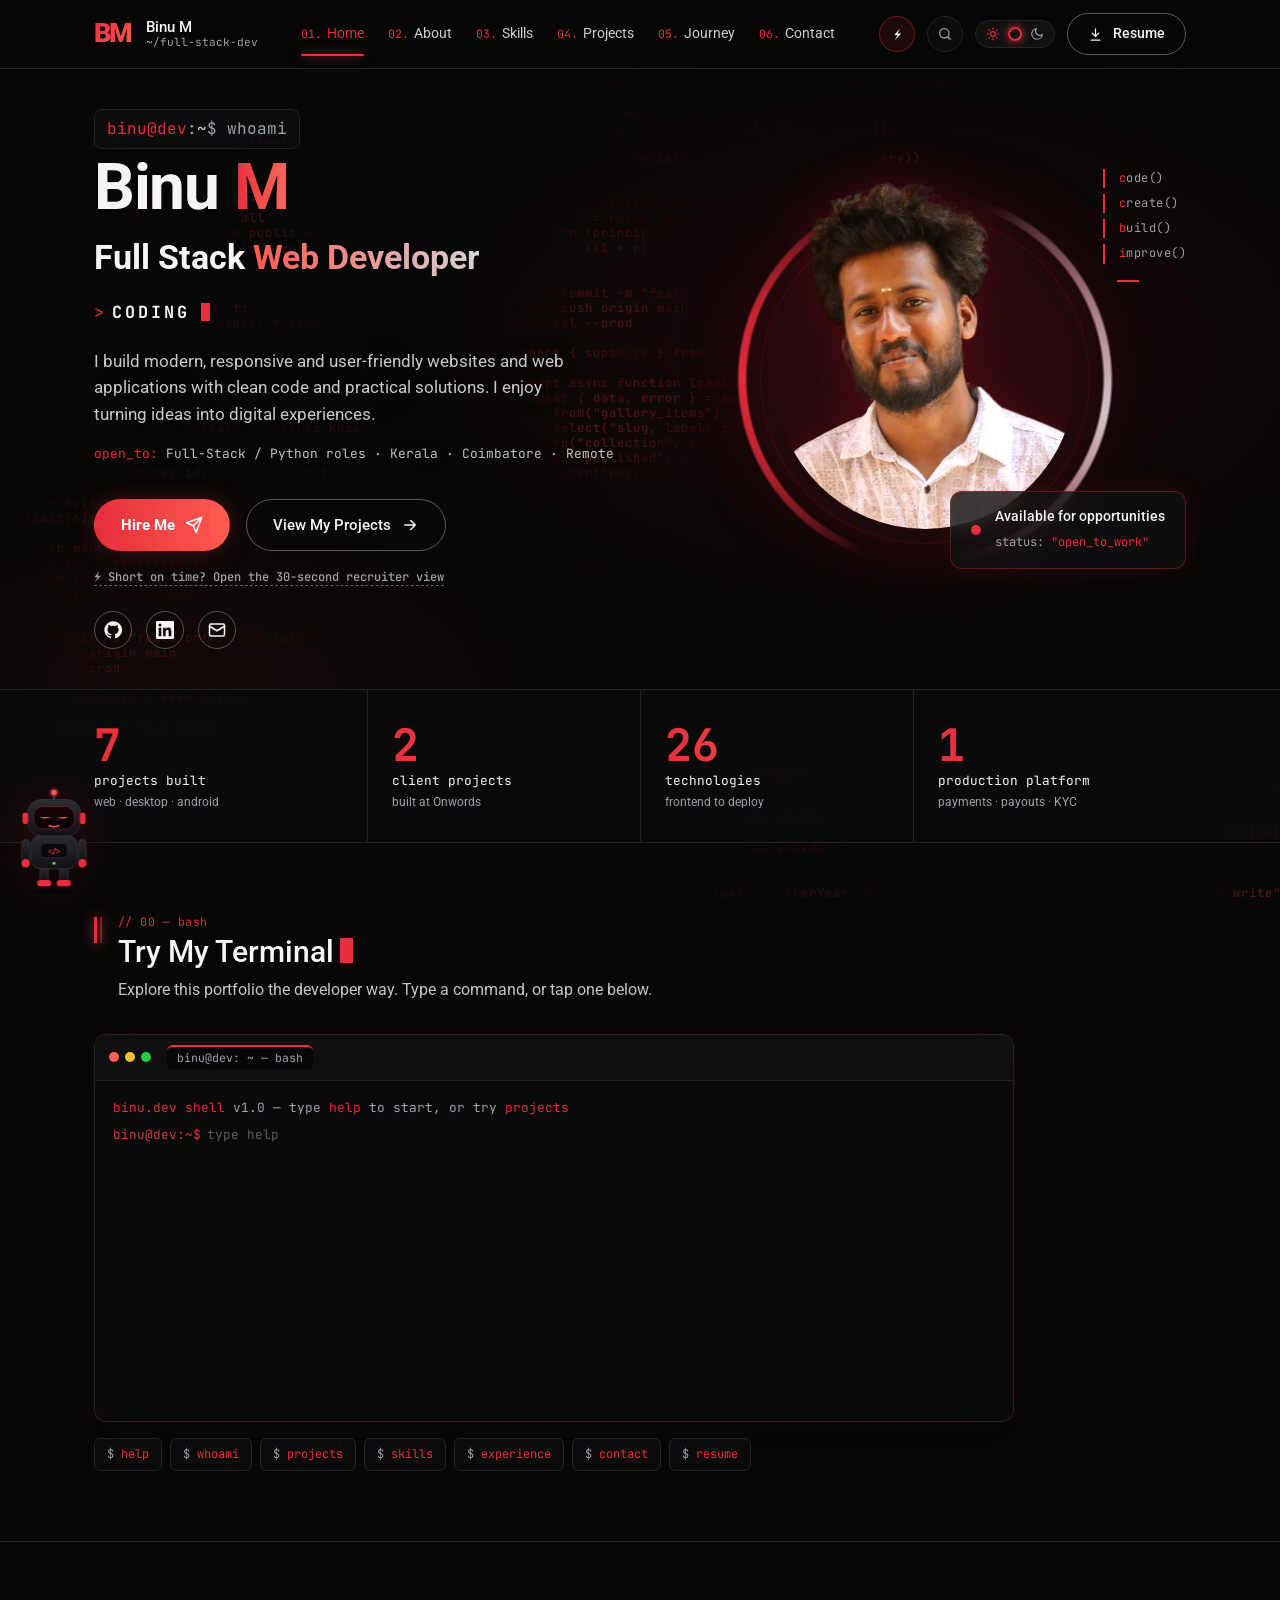
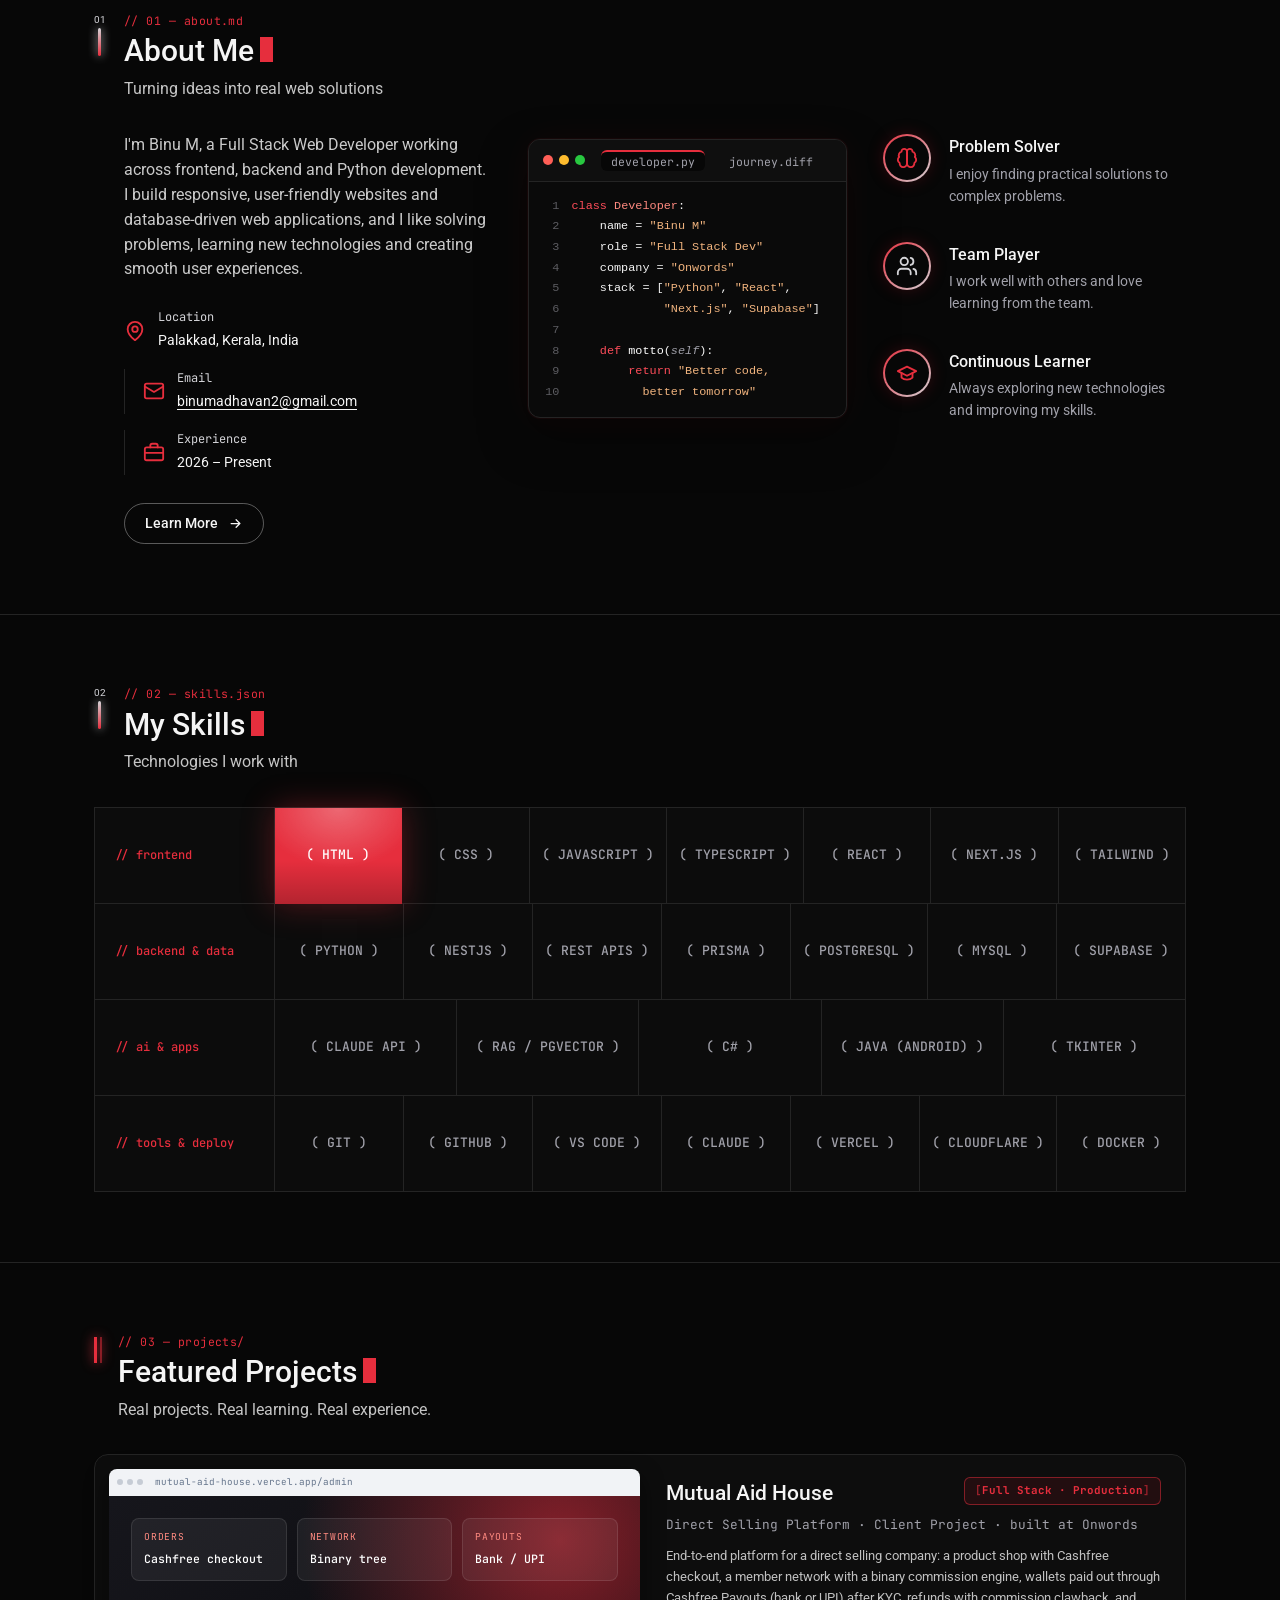
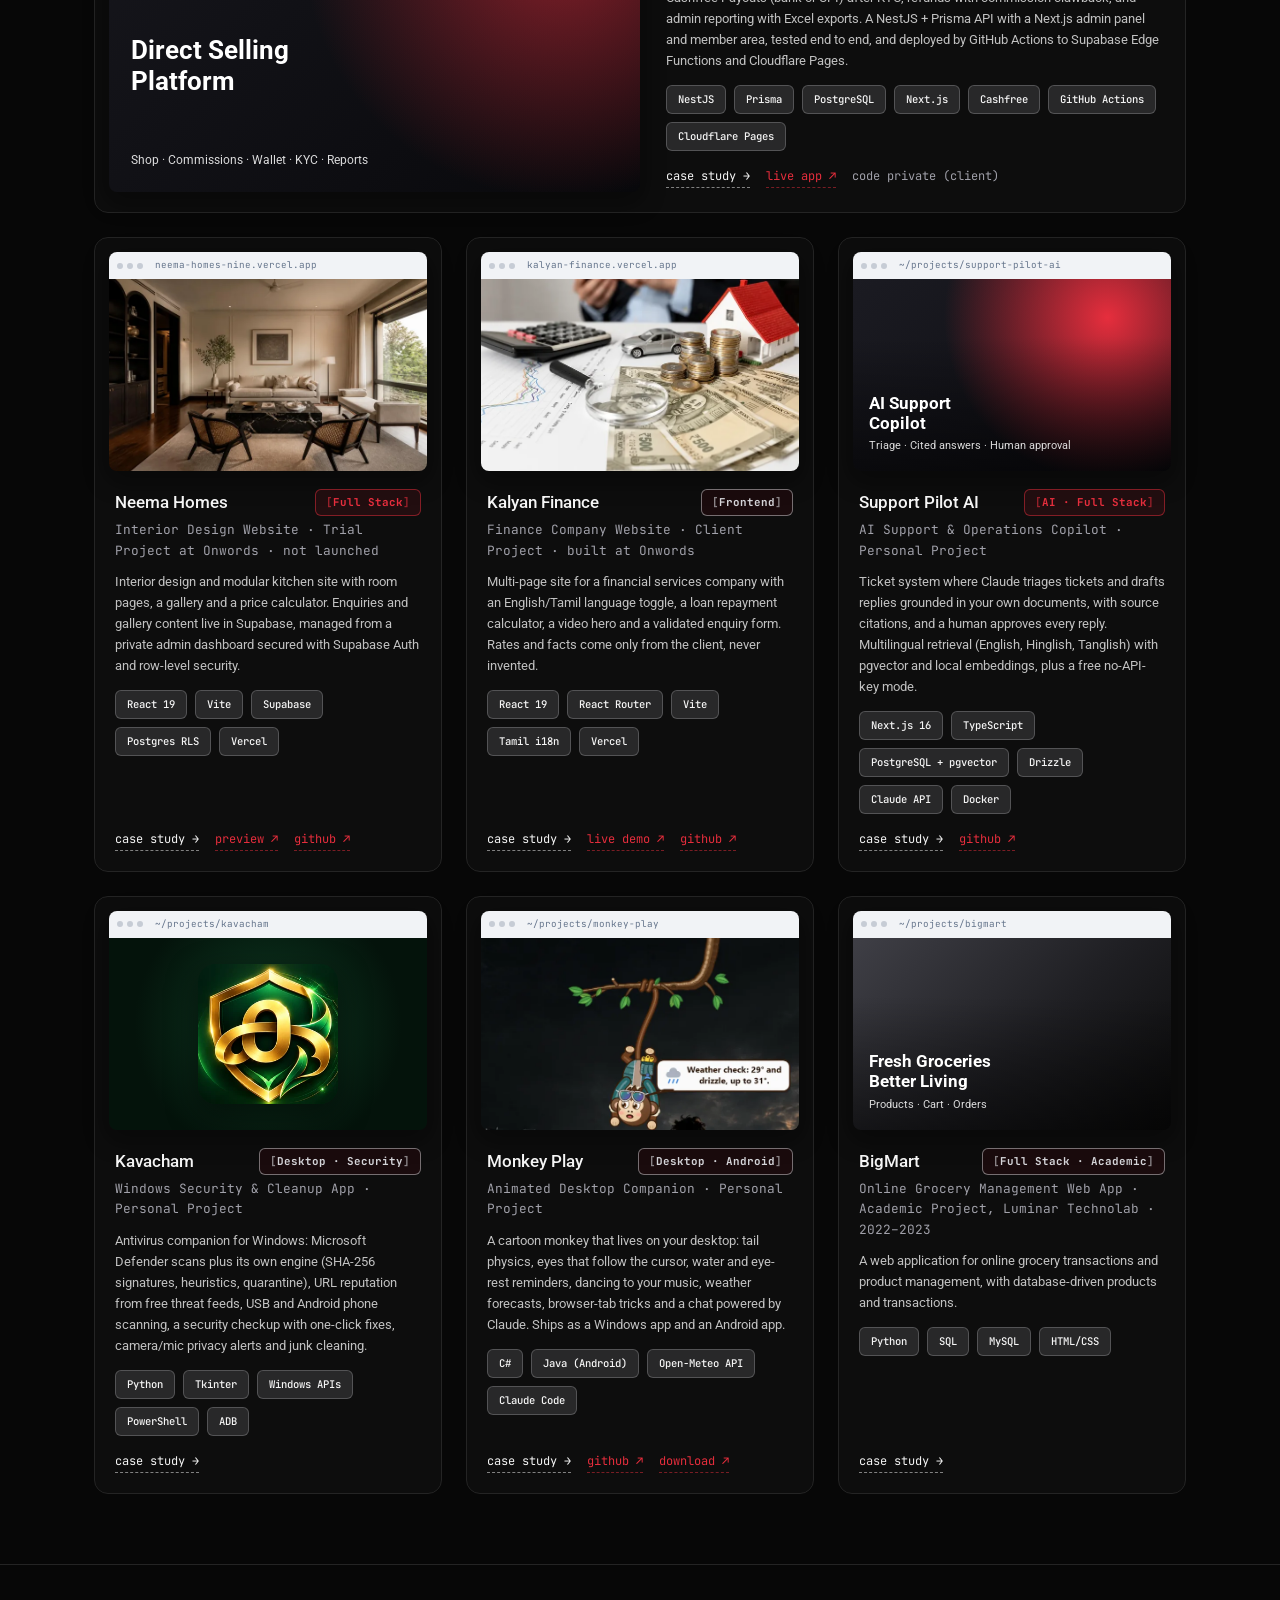
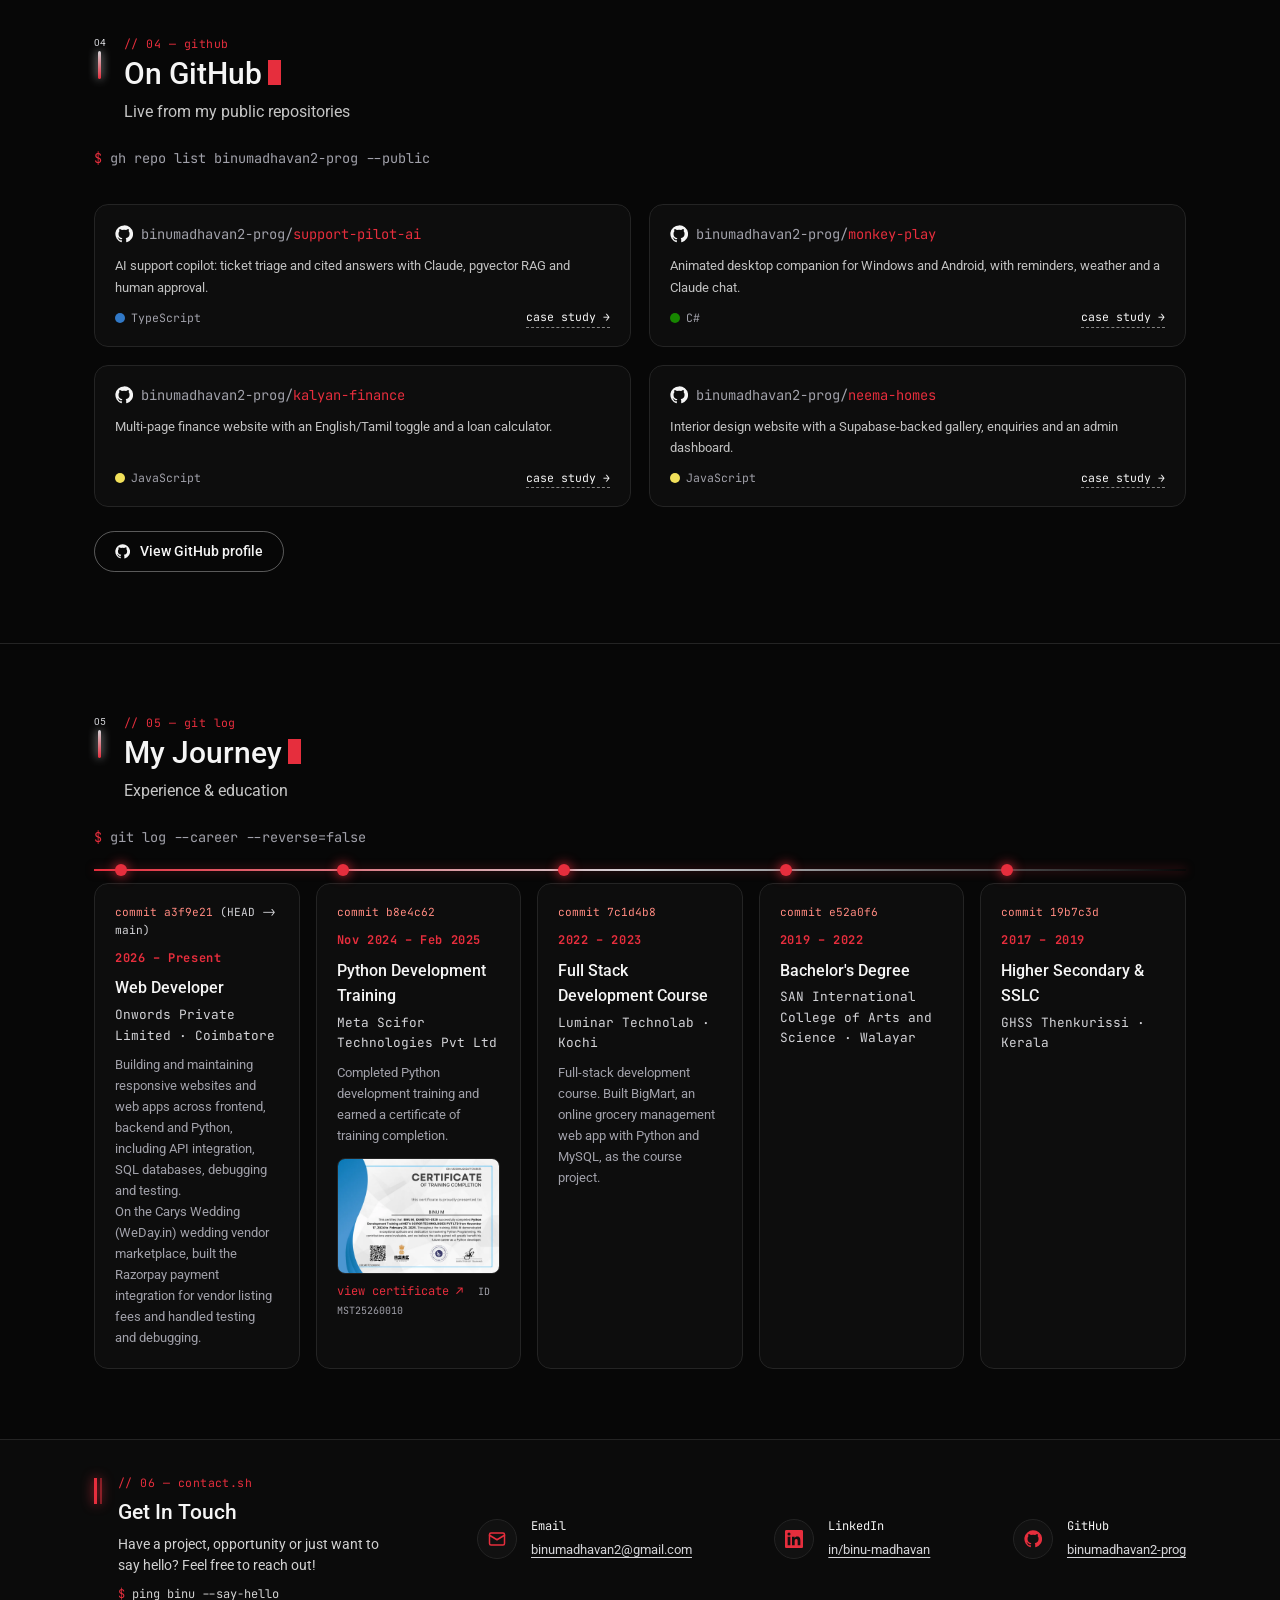
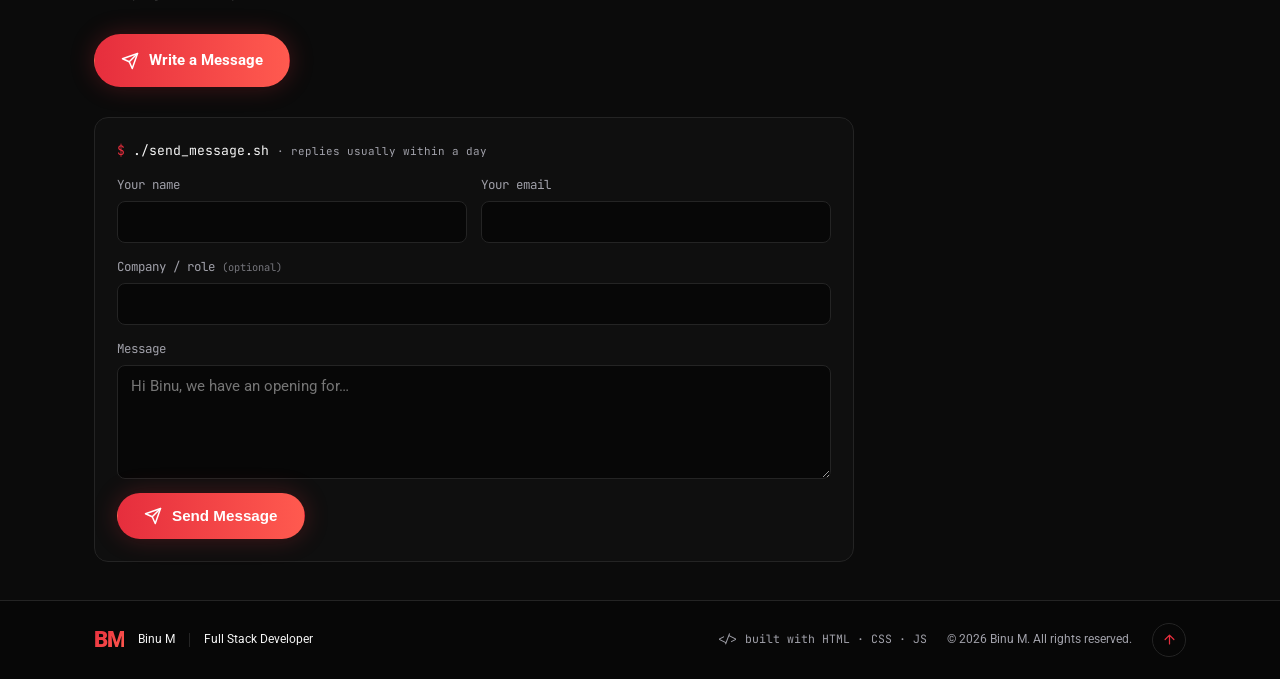
==== commit c0cada34: "Add Vercel Web Analytics Co-Authored-By: Claude Opus 5.5 <noreply@anthropic.com>" ====
--- a/index.html
+++ b/index.html
@@ -500,5 +500,6 @@
   <script src="robot.js"></script>
   <script src="contact.js"></script>
   <script src="recruiter.js"></script>
+  <script defer src="/_vercel/insights/script.js"></script>
 </body>
 </html>
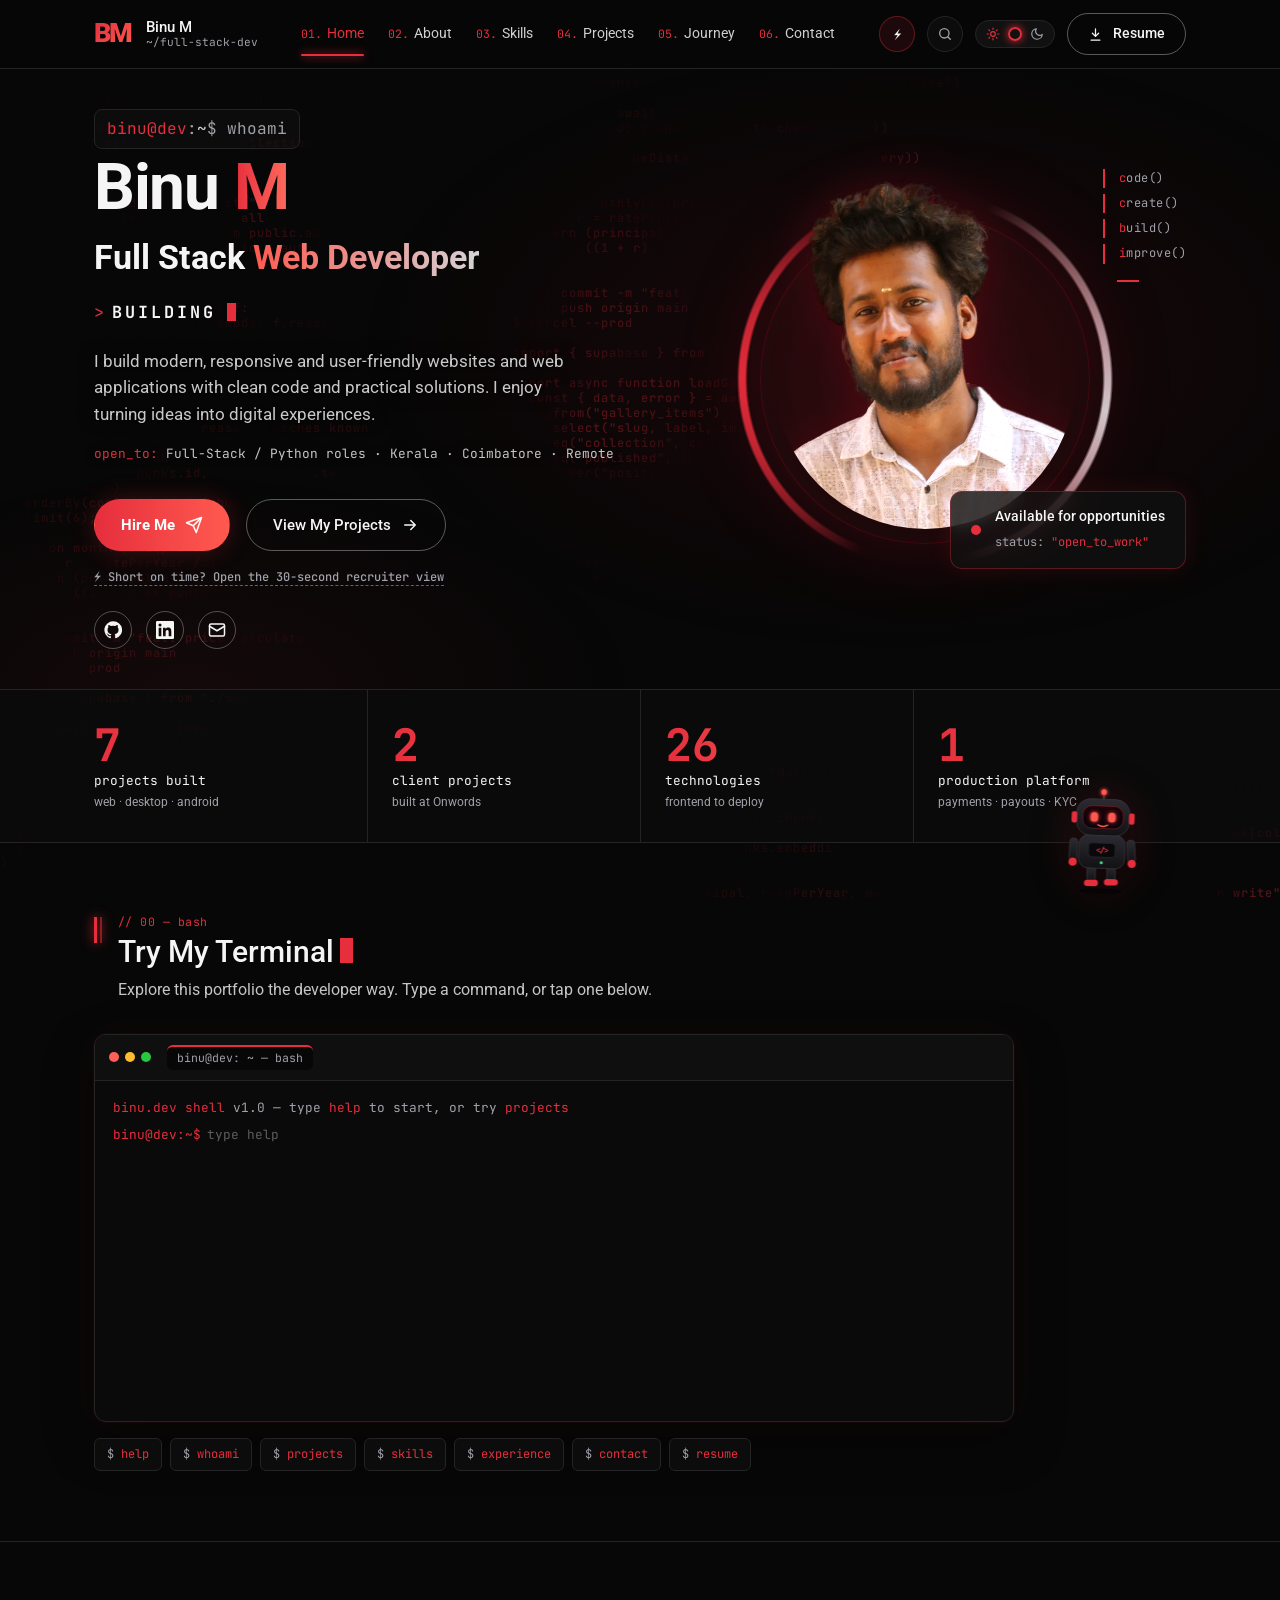
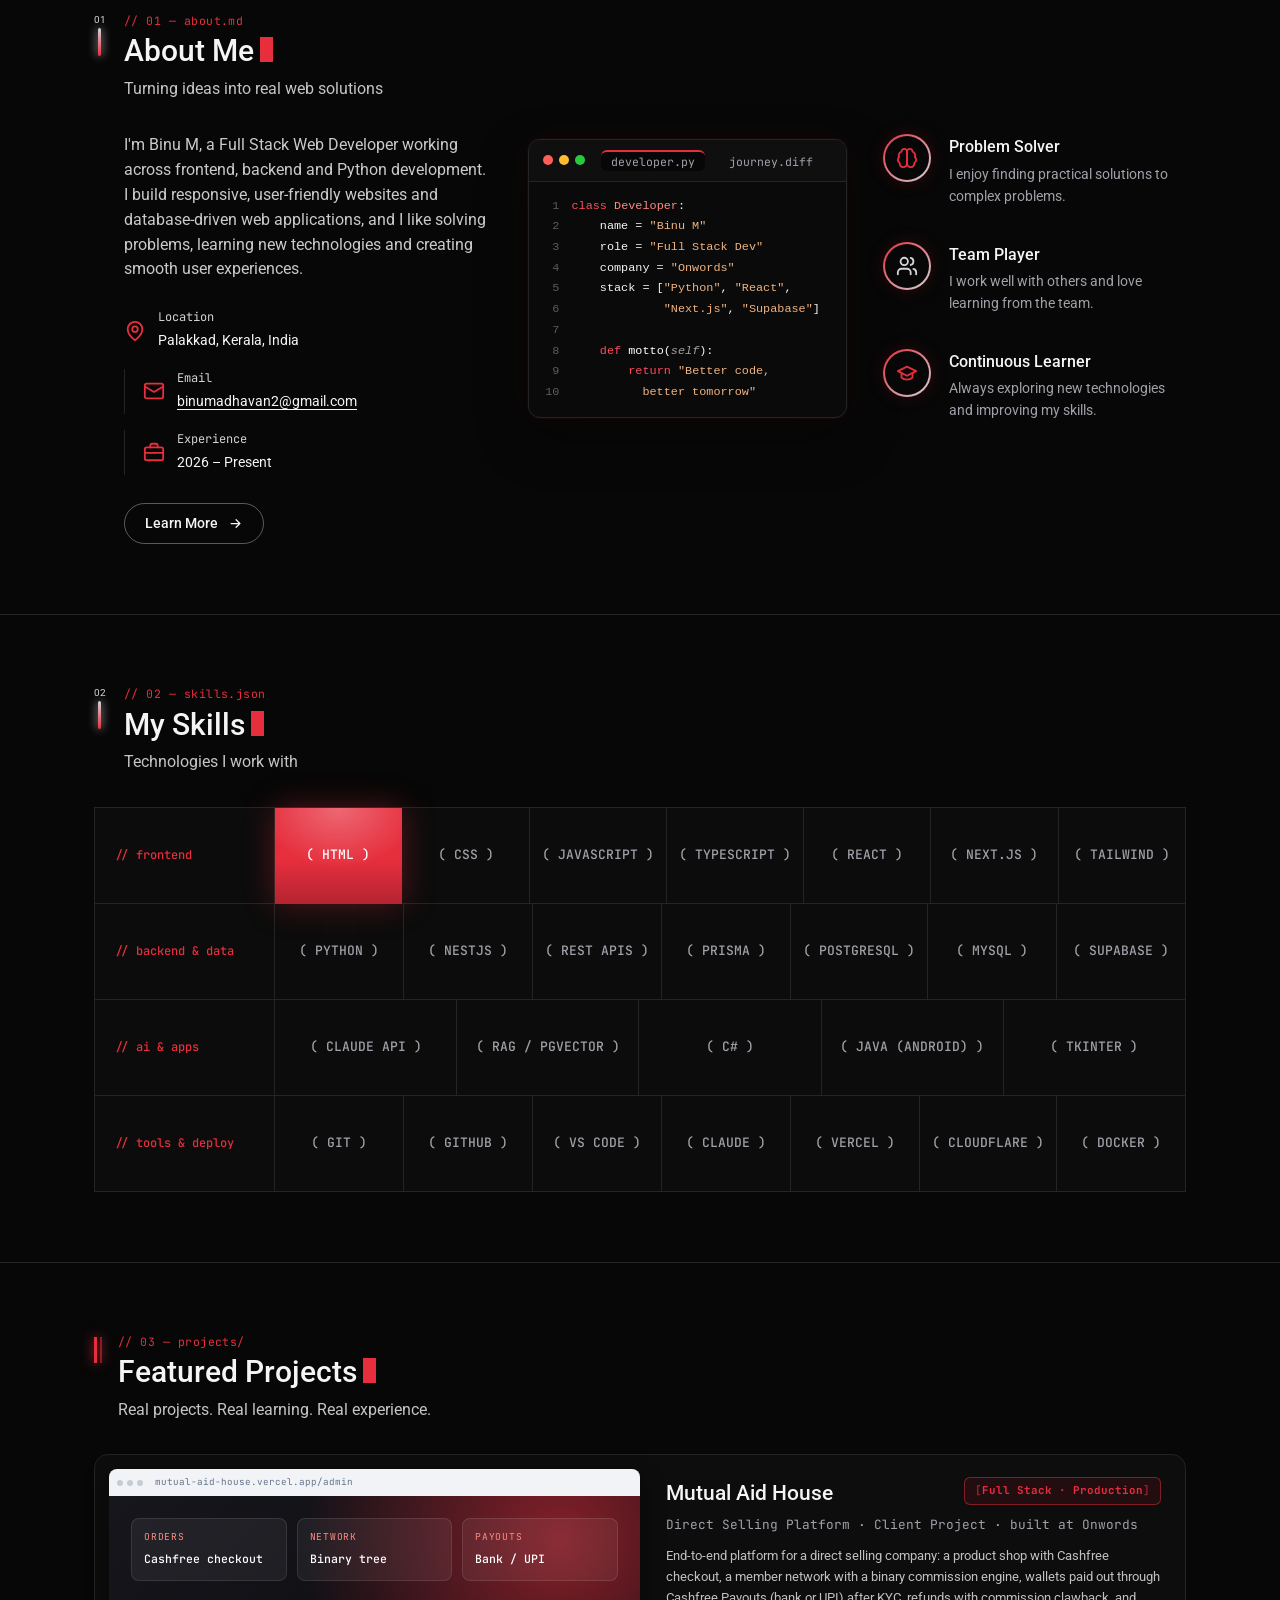
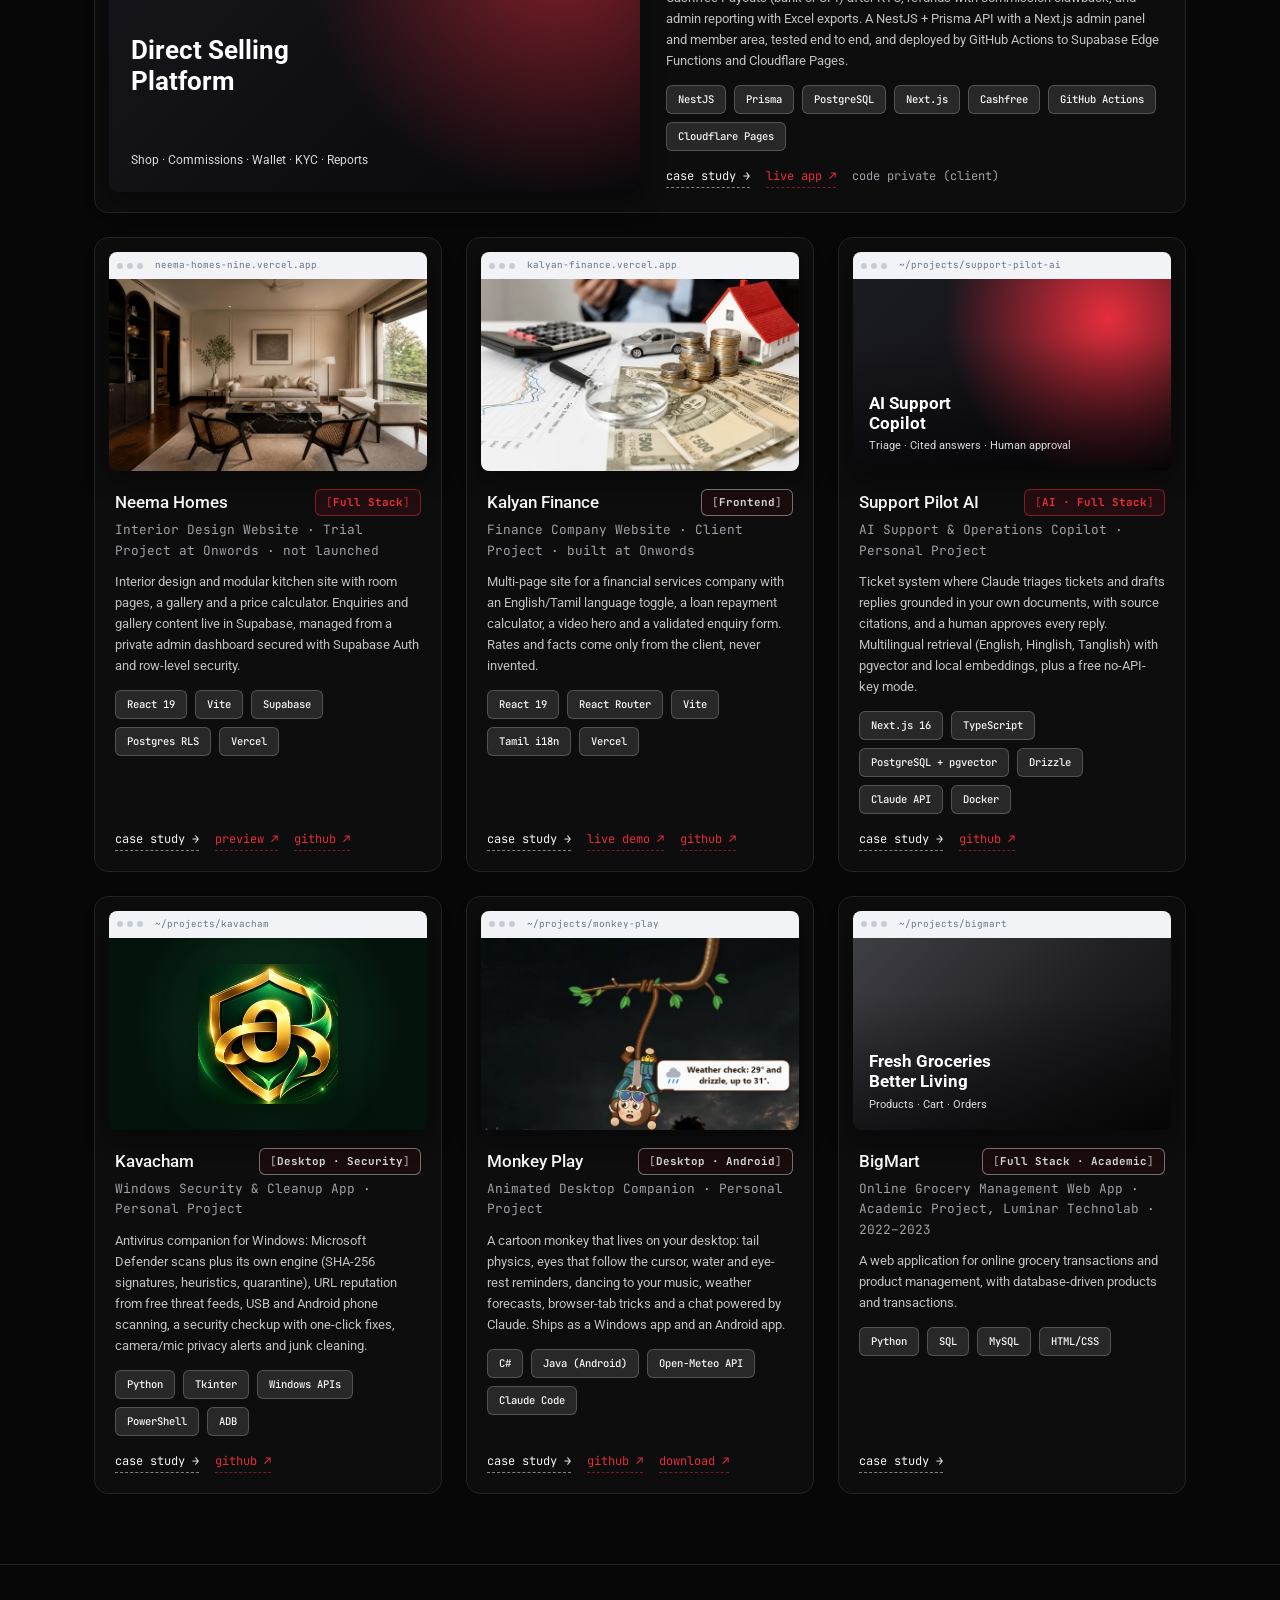
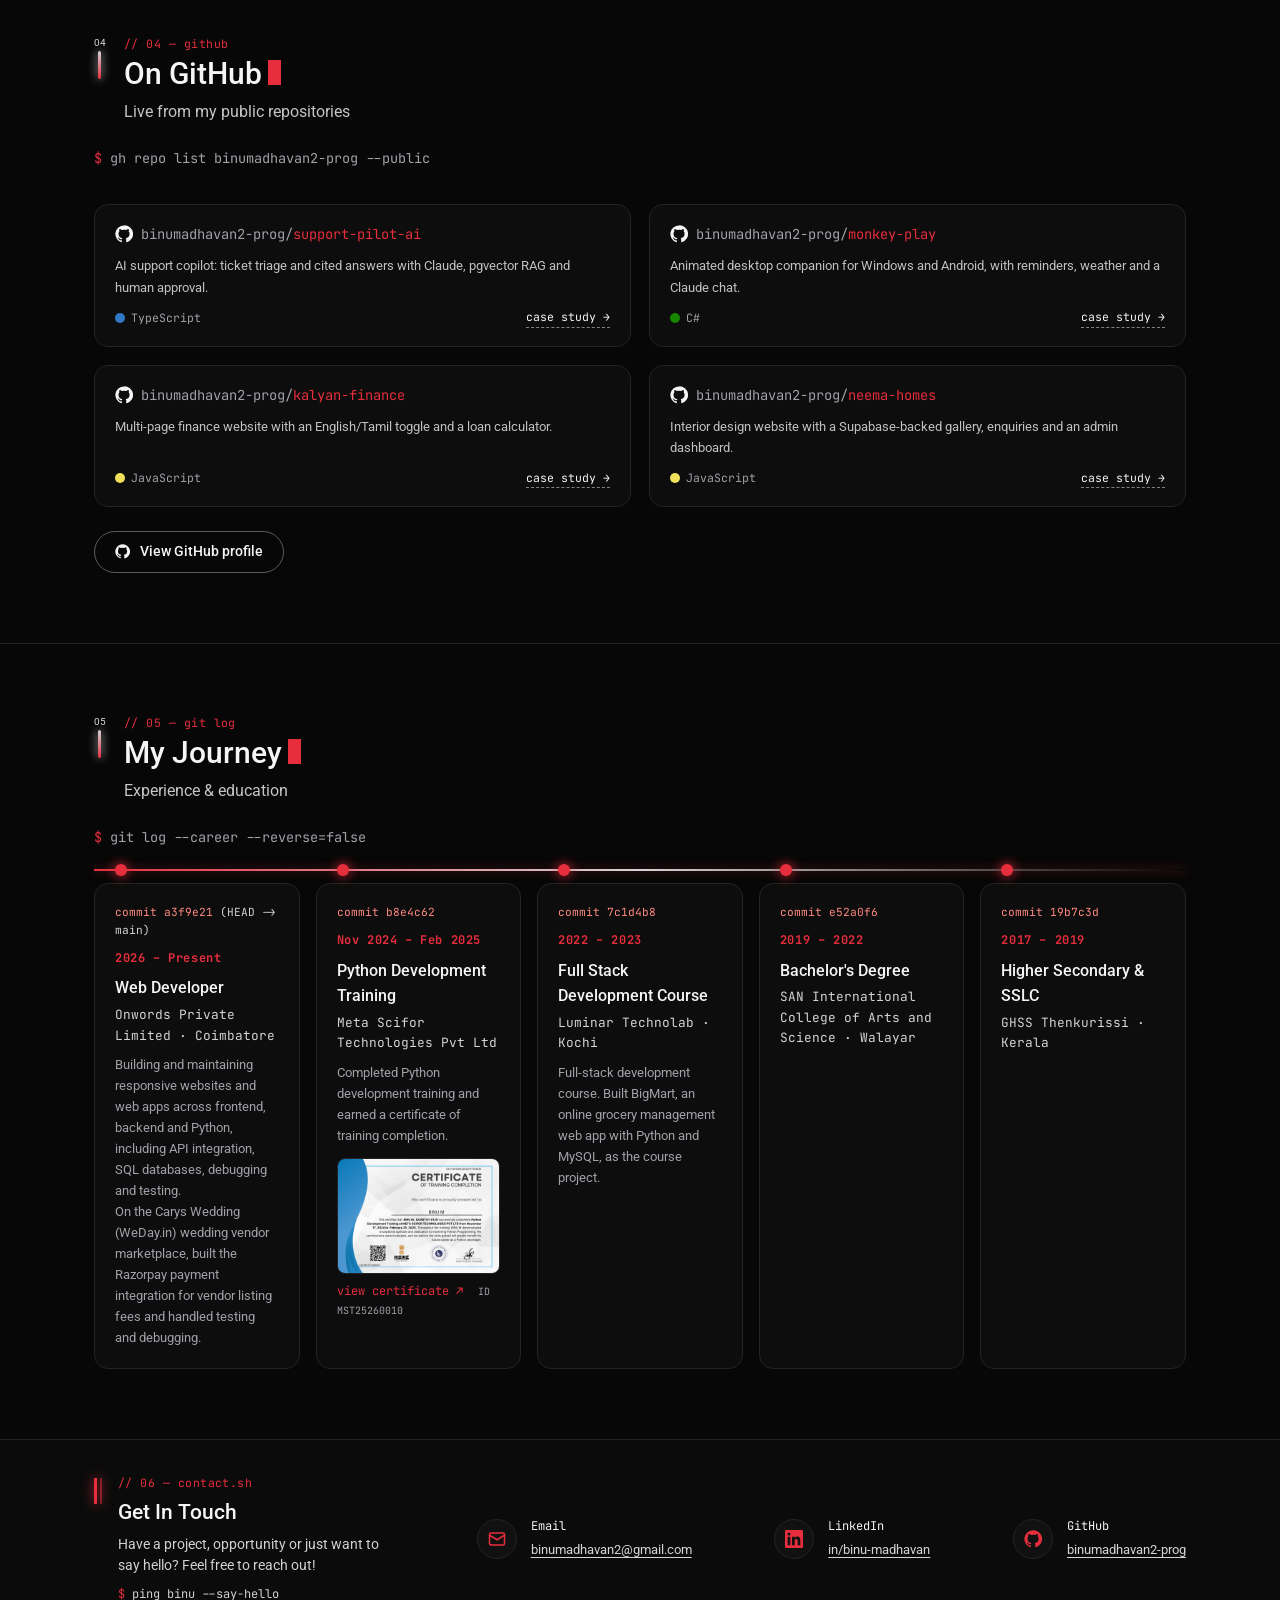
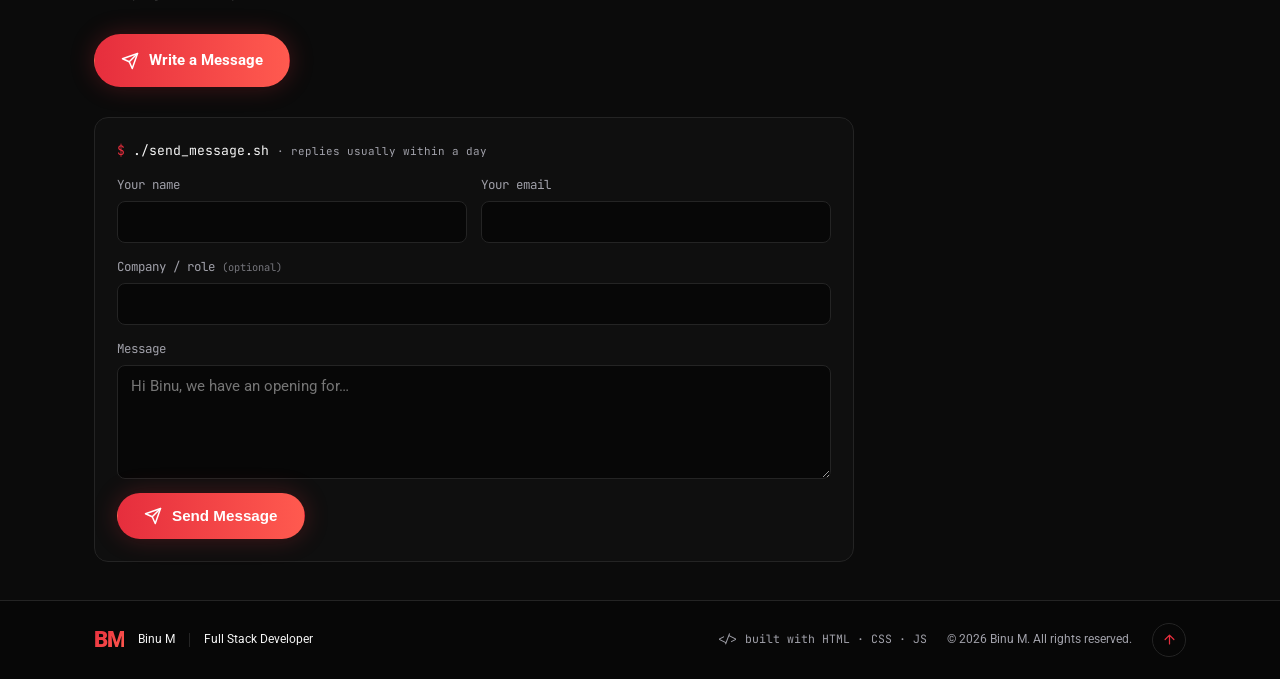
==== commit 74d331b7: "Link Kavacham's new GitHub repo on its card and the resume Co-Authored-By: Claude Opus 5.5 <noreply@" ====
--- a/index.html
+++ b/index.html
@@ -335,7 +335,7 @@
               <p class="project-type">Windows Security &amp; Cleanup App · Personal Project</p>
               <p>Antivirus companion for Windows: Microsoft Defender scans plus its own engine (SHA-256 signatures, heuristics, quarantine), URL reputation from free threat feeds, USB and Android phone scanning, a security checkup with one-click fixes, camera/mic privacy alerts and junk cleaning.</p>
               <ul class="pills sm"><li>Python</li><li>Tkinter</li><li>Windows APIs</li><li>PowerShell</li><li>ADB</li></ul>
-              
+              <div class="project-links mono"><a href="https://github.com/binumadhavan2-prog/kavacham" target="_blank" rel="noopener">github ↗</a></div>
             </div>
           </article>
           <article class="project" data-cursor="view" data-case="monkey">
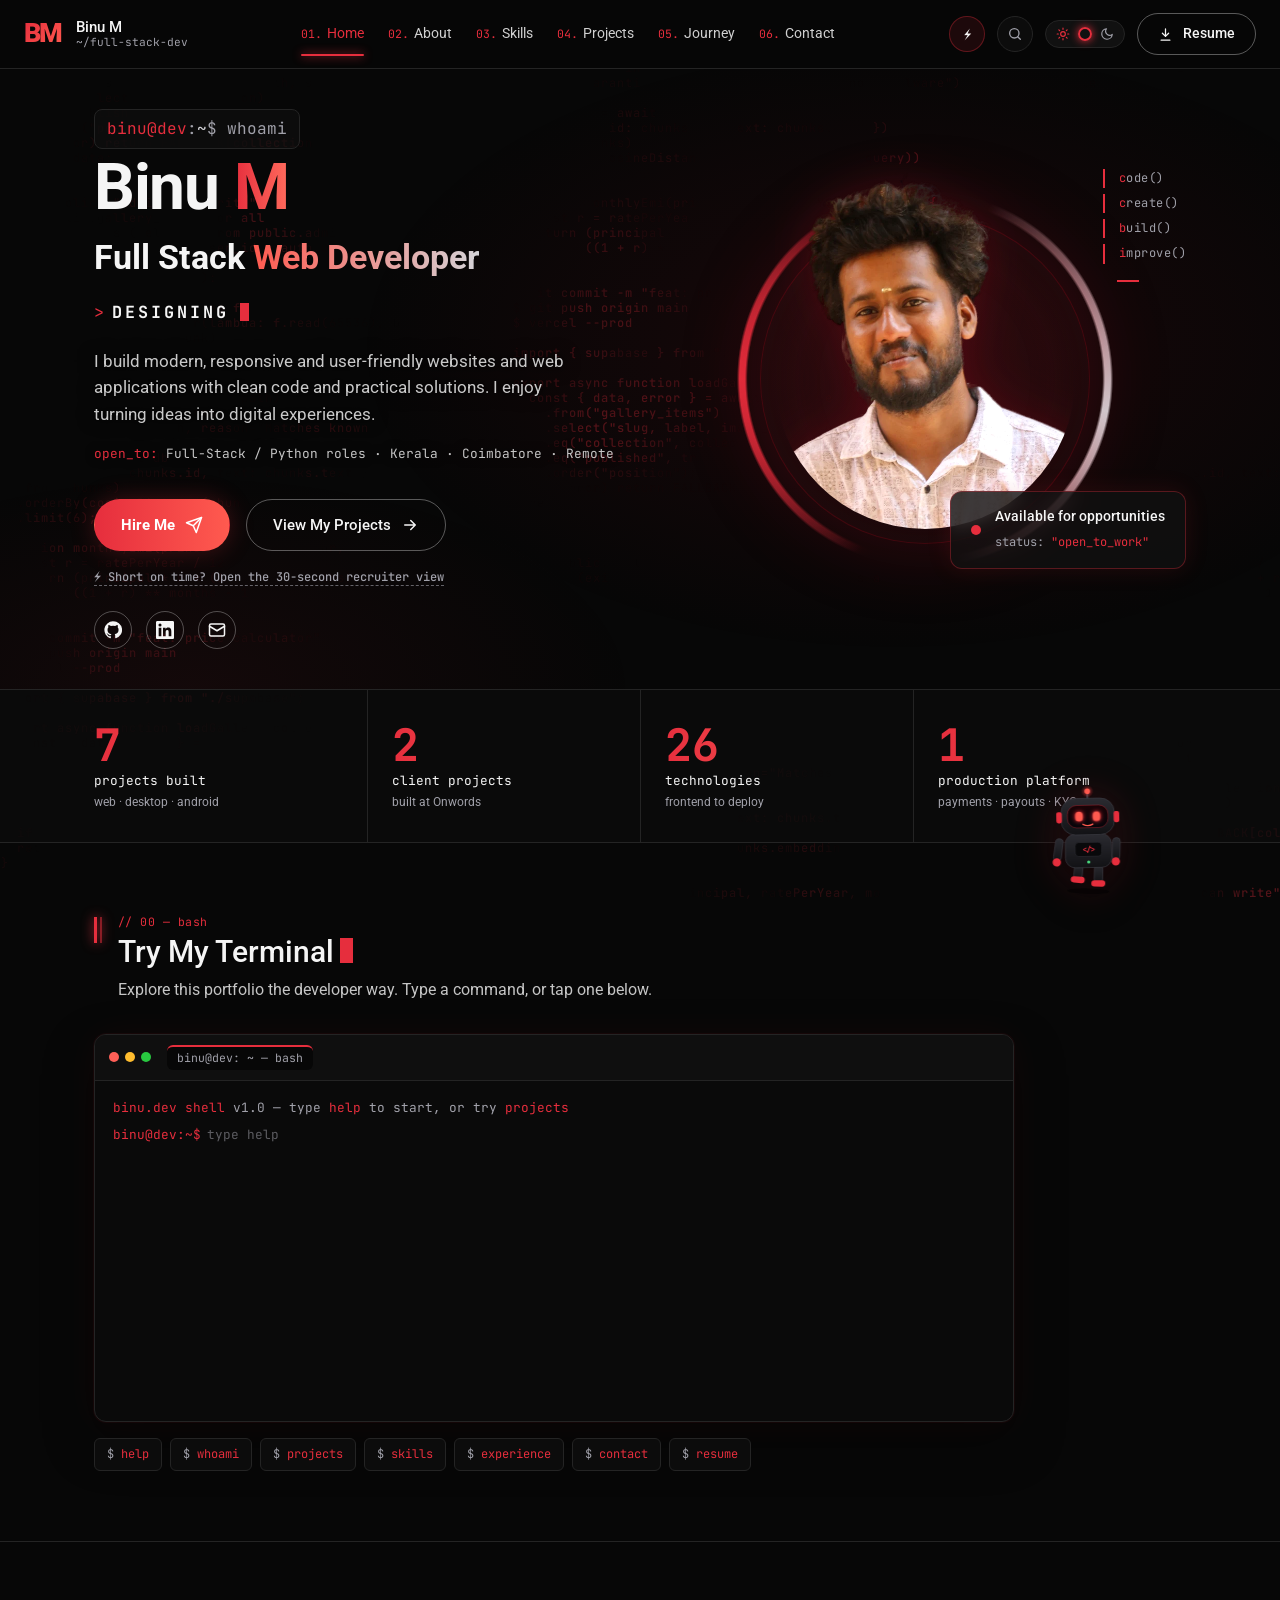
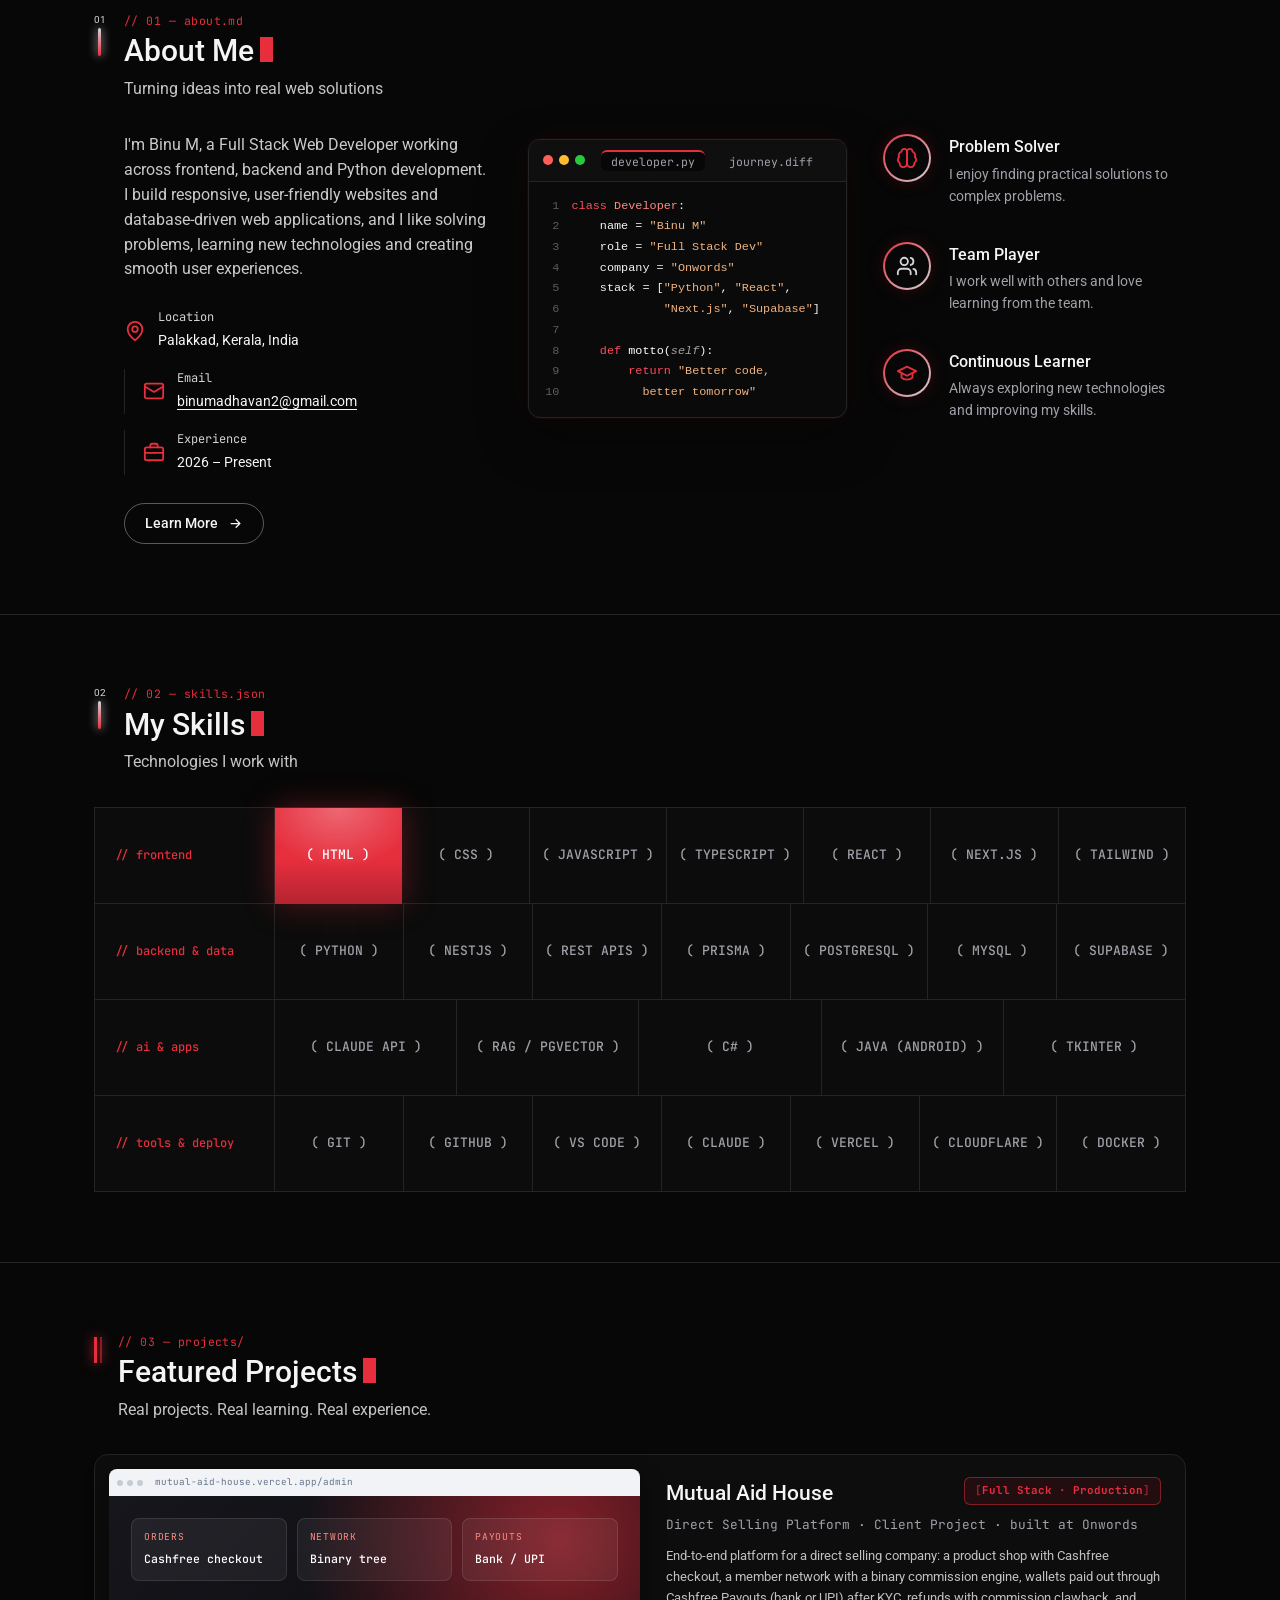
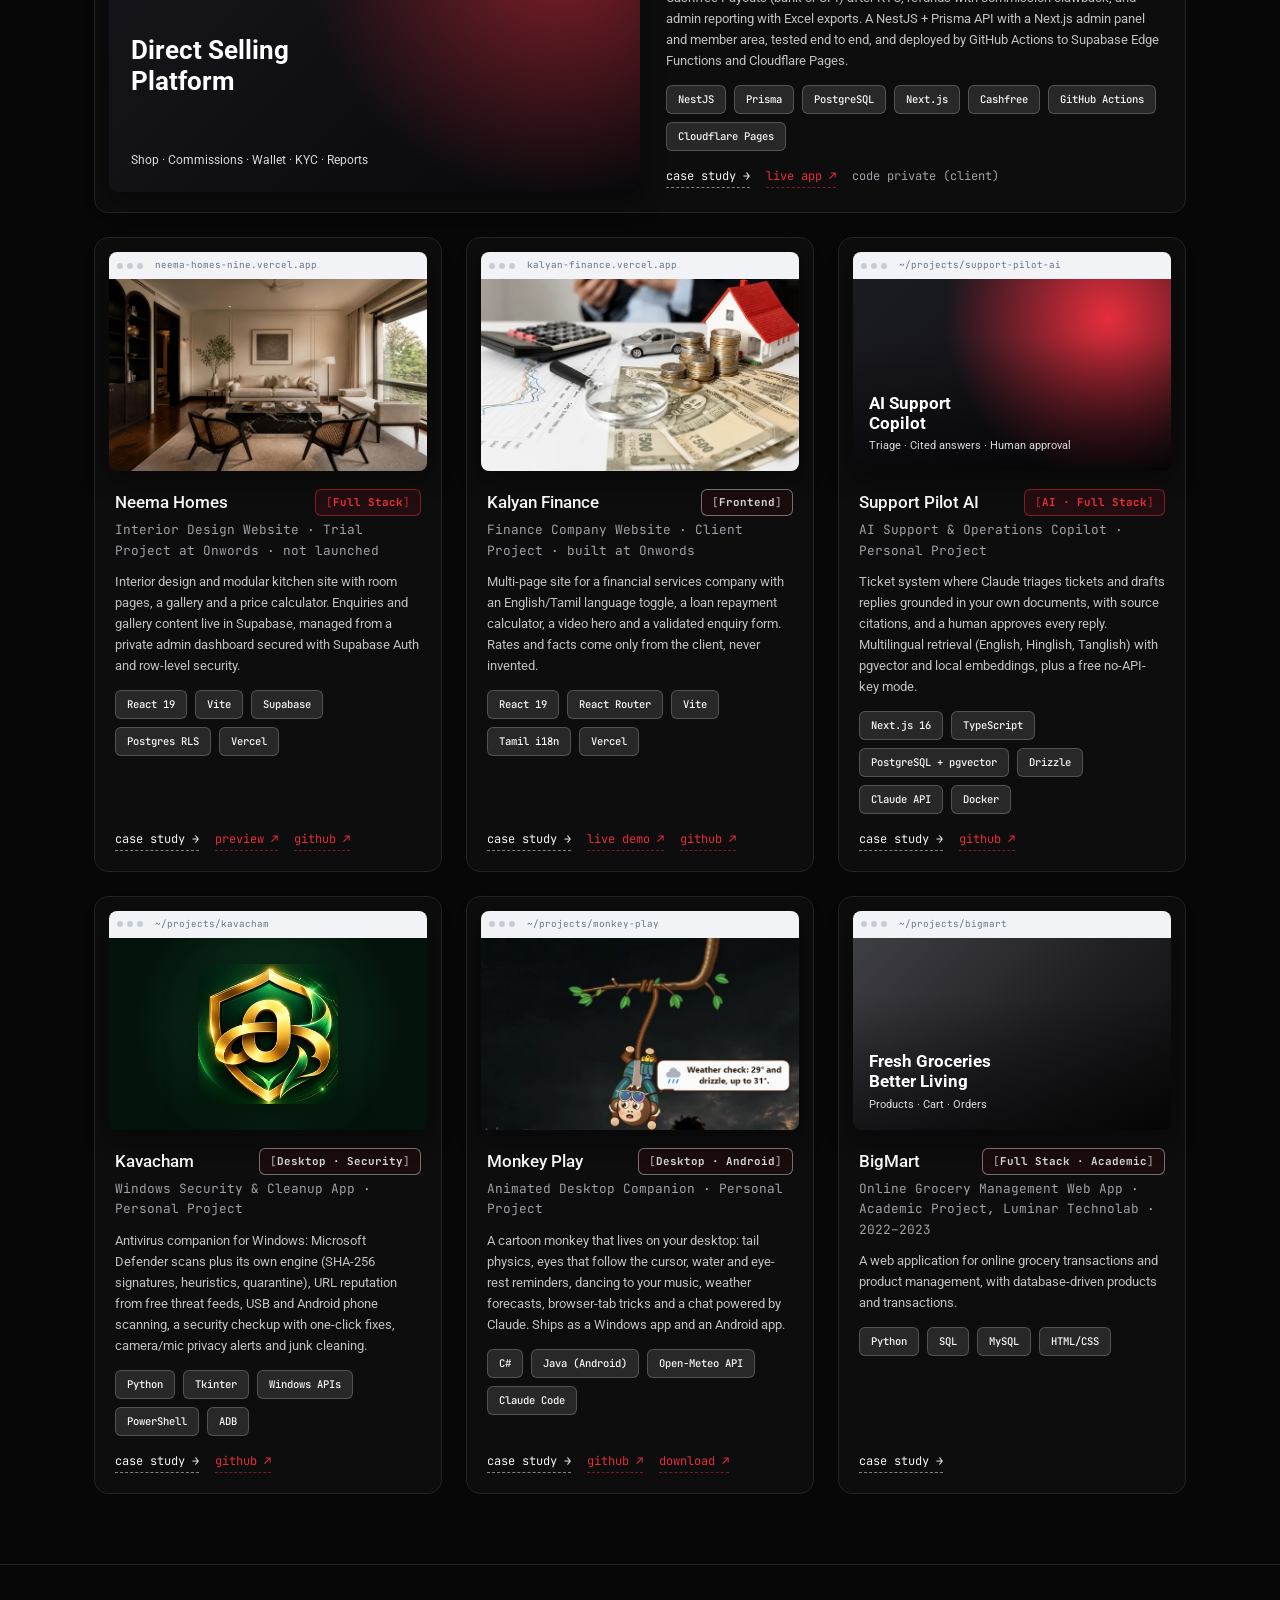
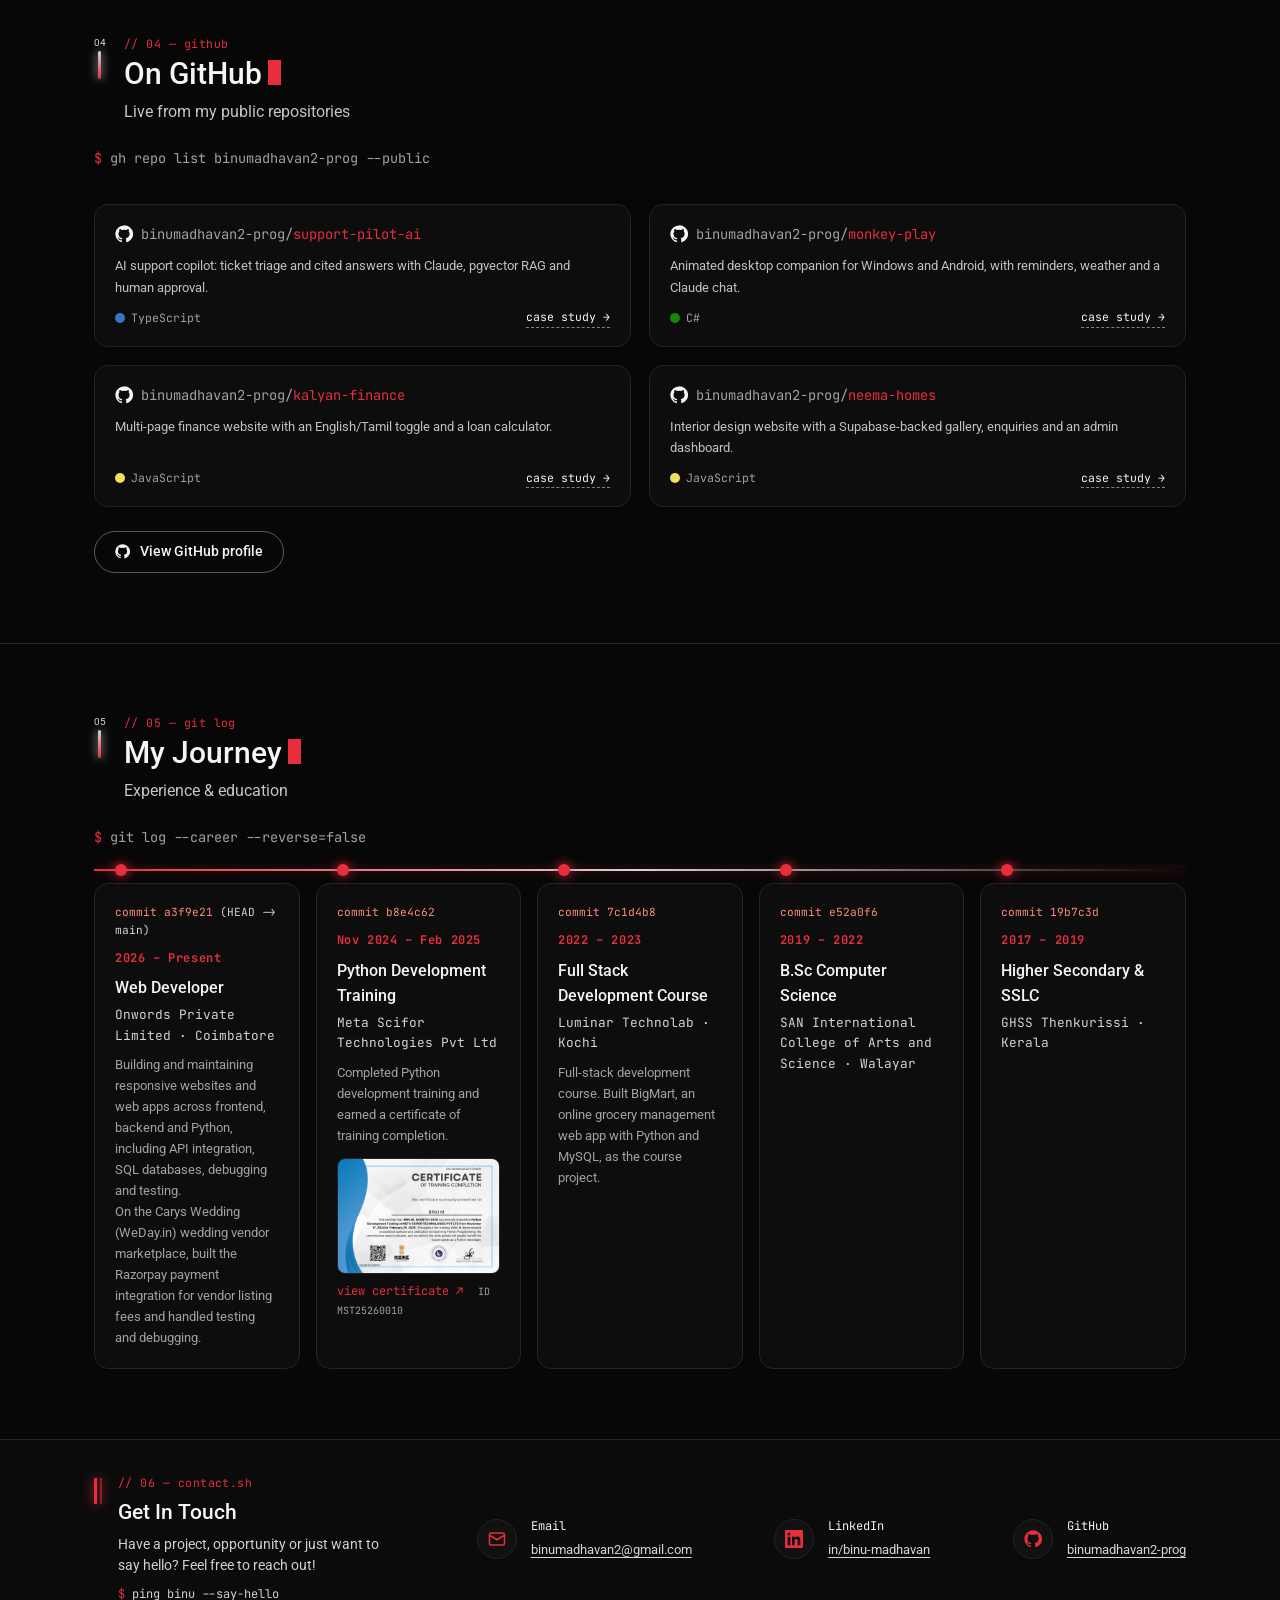
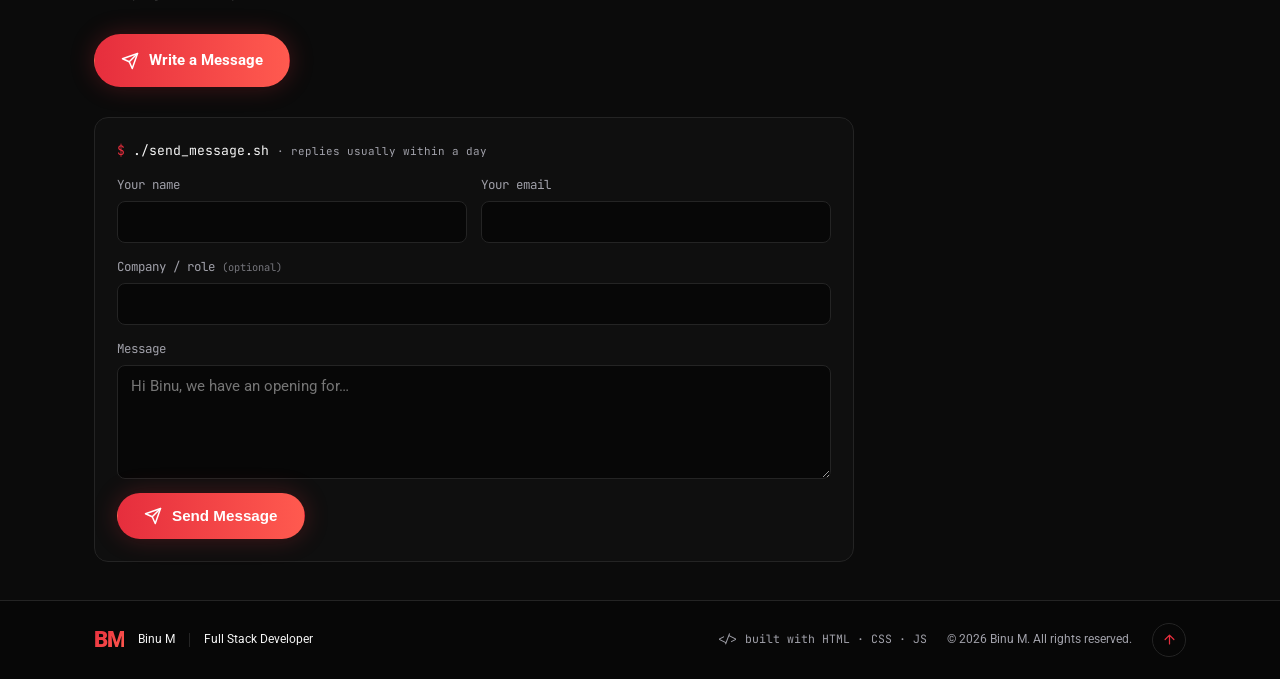
==== commit 4468582e: "Name the degree: B.Sc Computer Science Co-Authored-By: Claude Opus 5.5 <noreply@anthropic.com>" ====
--- a/index.html
+++ b/index.html
@@ -224,7 +224,7 @@
 <span class="ln d-del">- status: "student"</span>
 <span class="ln d-add">+ status: "full_stack_dev"</span>
 <span class="ln d-del">- school: "GHSS Thenkurissi"   # '17–'19</span>
-<span class="ln d-add">+ degree: "SAN Intl. College"  # '19–'22</span>
+<span class="ln d-add">+ degree: "B.Sc Computer Science" # '19–'22</span>
 <span class="ln d-add">+ course: "Luminar Full Stack" # '22–'23</span>
 <span class="ln d-add">+ cert:   "Python @ Meta Scifor" # '24–'25</span>
 <span class="ln d-add">+ first_app: "BigMart"   # Python+MySQL</span>
@@ -420,7 +420,7 @@
           <li>
             <span class="j-hash mono">commit e52a0f6</span>
             <span class="j-year">2019 – 2022</span>
-            <h3>Bachelor's Degree</h3>
+            <h3>B.Sc Computer Science</h3>
             <p class="j-org">SAN International College of Arts and Science · Walayar</p>
           </li>
           <li>
--- a/style.css
+++ b/style.css
@@ -1098,3 +1098,12 @@
   .nav-actions { gap: 12px; }
   .dl-word { display: none; }
 }
+
+/* Nav width: with every label shown (above 1440px) the nav needs ~1390px, more than the 1140px
+   page container, so the nav gets its own wider cap; on narrow laptops the section numbers go. */
+.nav-inner { max-width: 1440px; }
+@media (max-width: 1100px) and (min-width: 861px) {
+  .nav-num { display: none; }
+  .nav-links { gap: 18px; }
+}
+@media (max-width: 960px) and (min-width: 861px) { .brand-text { display: none; } }
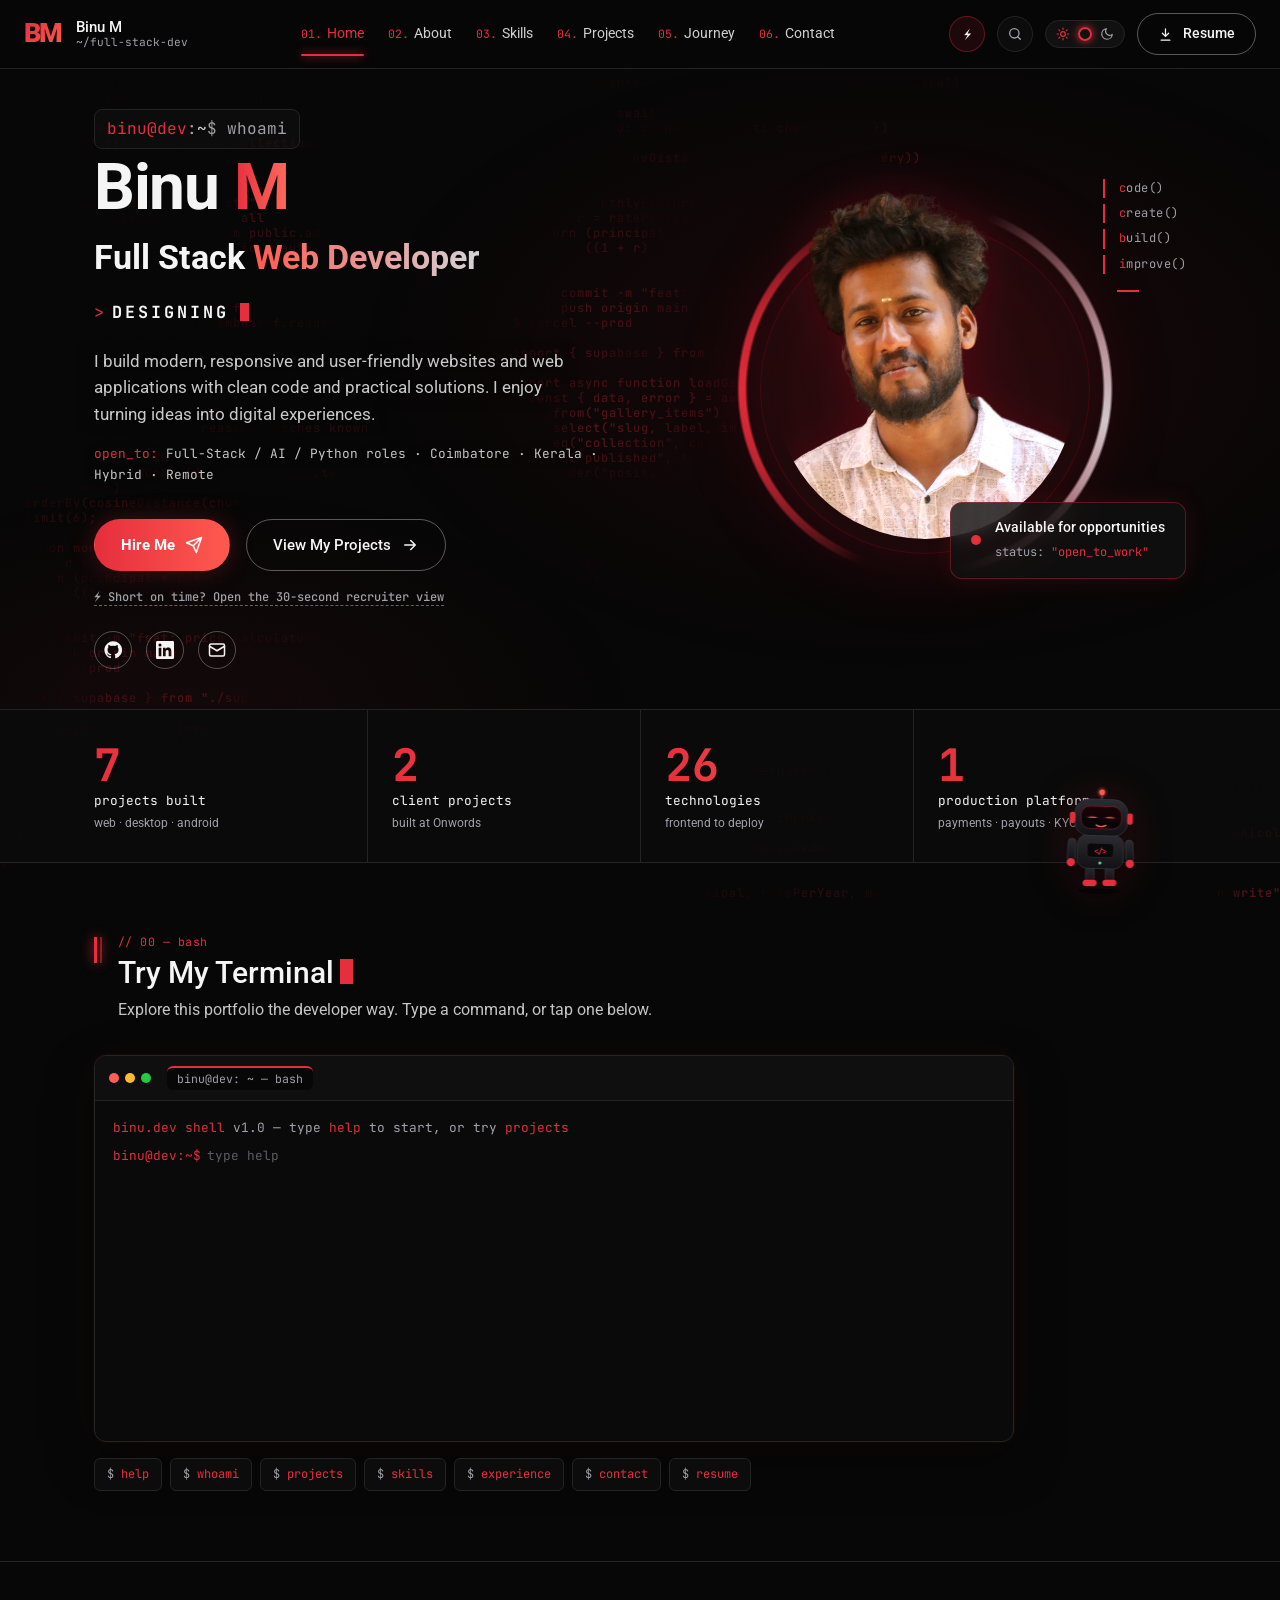
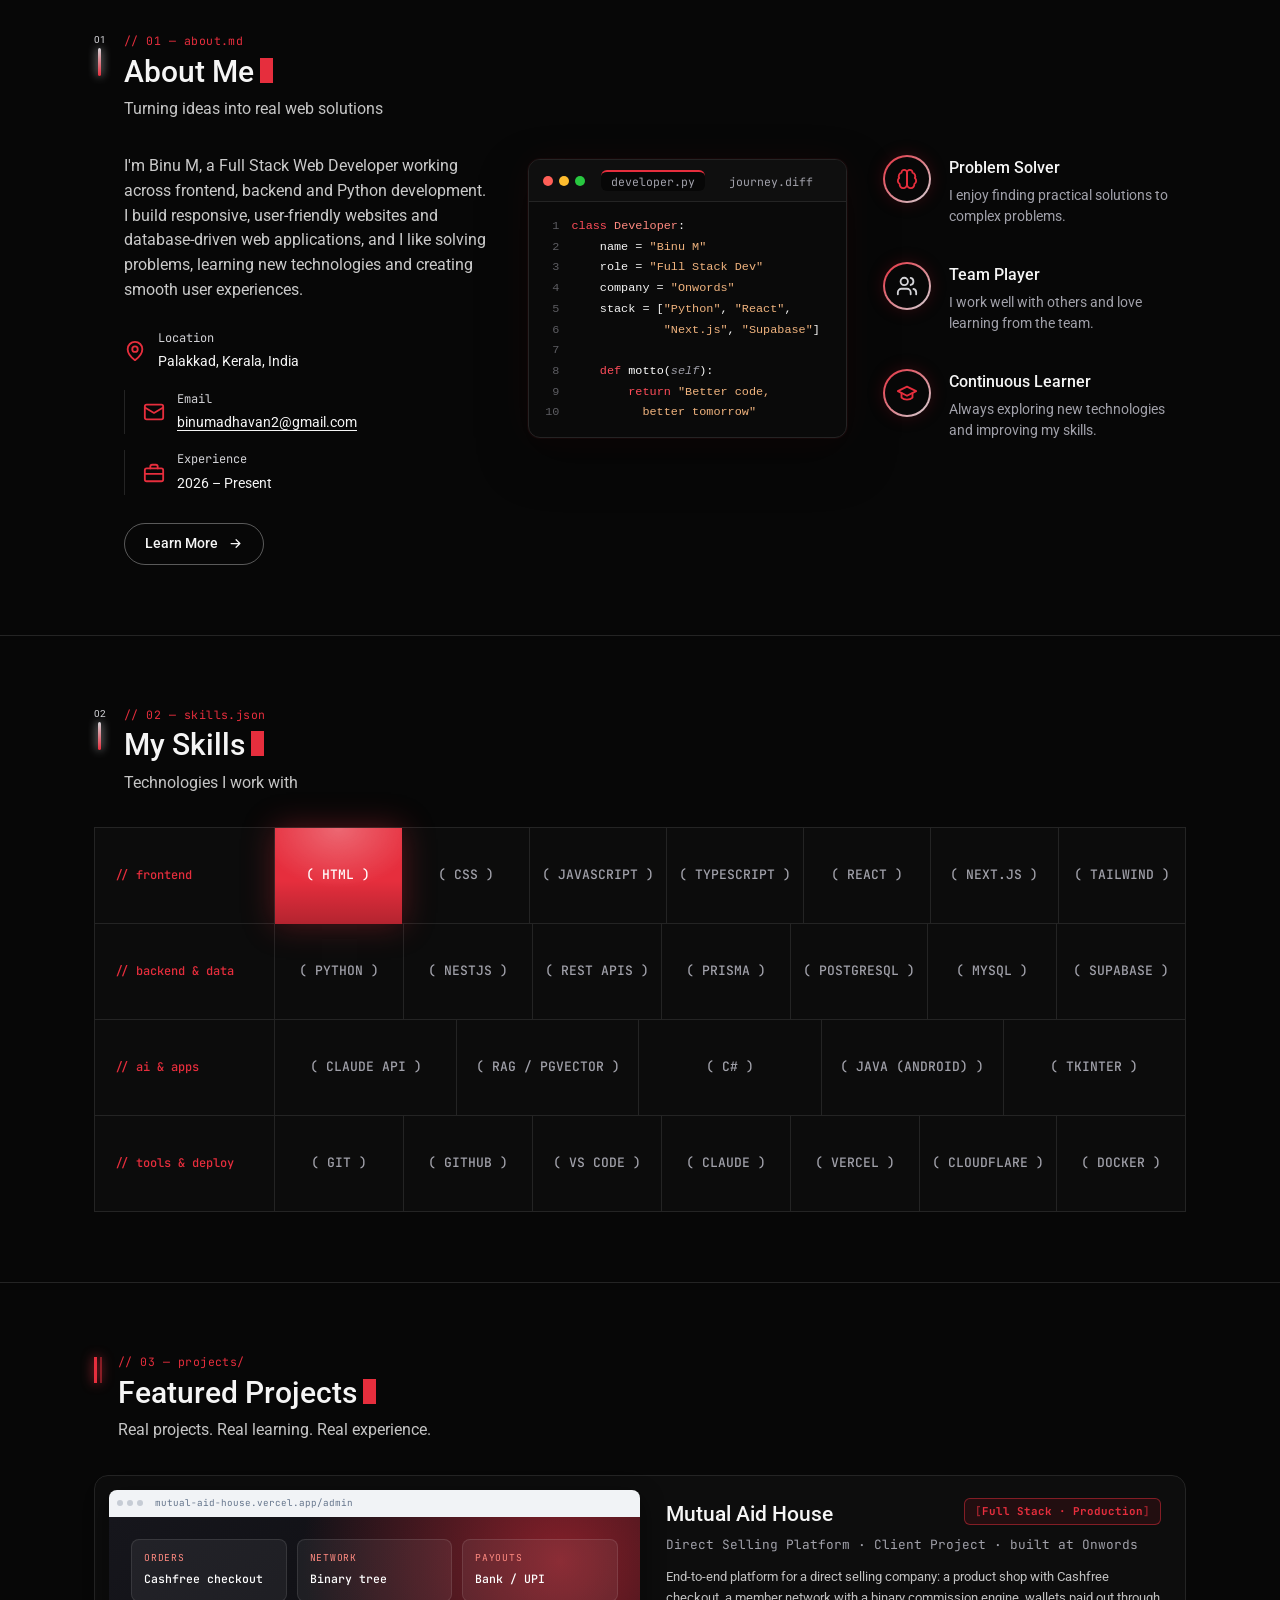
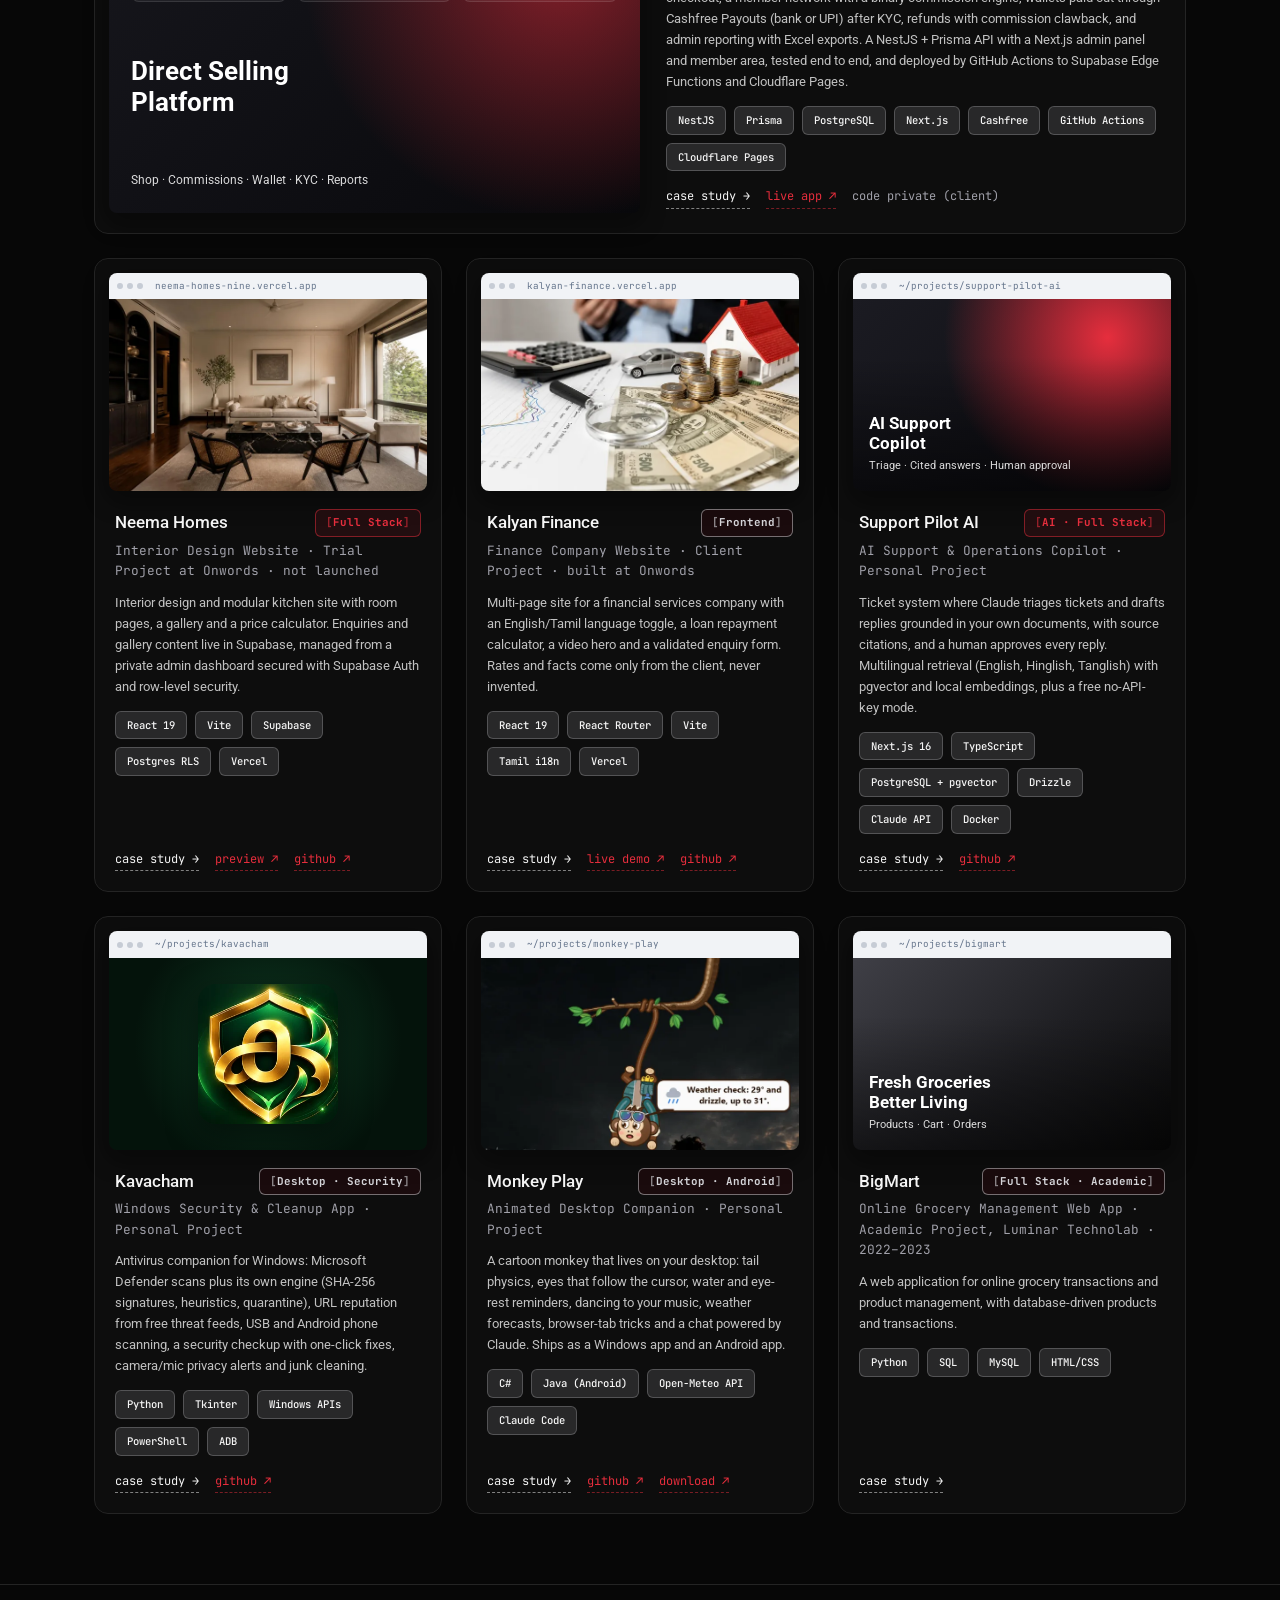
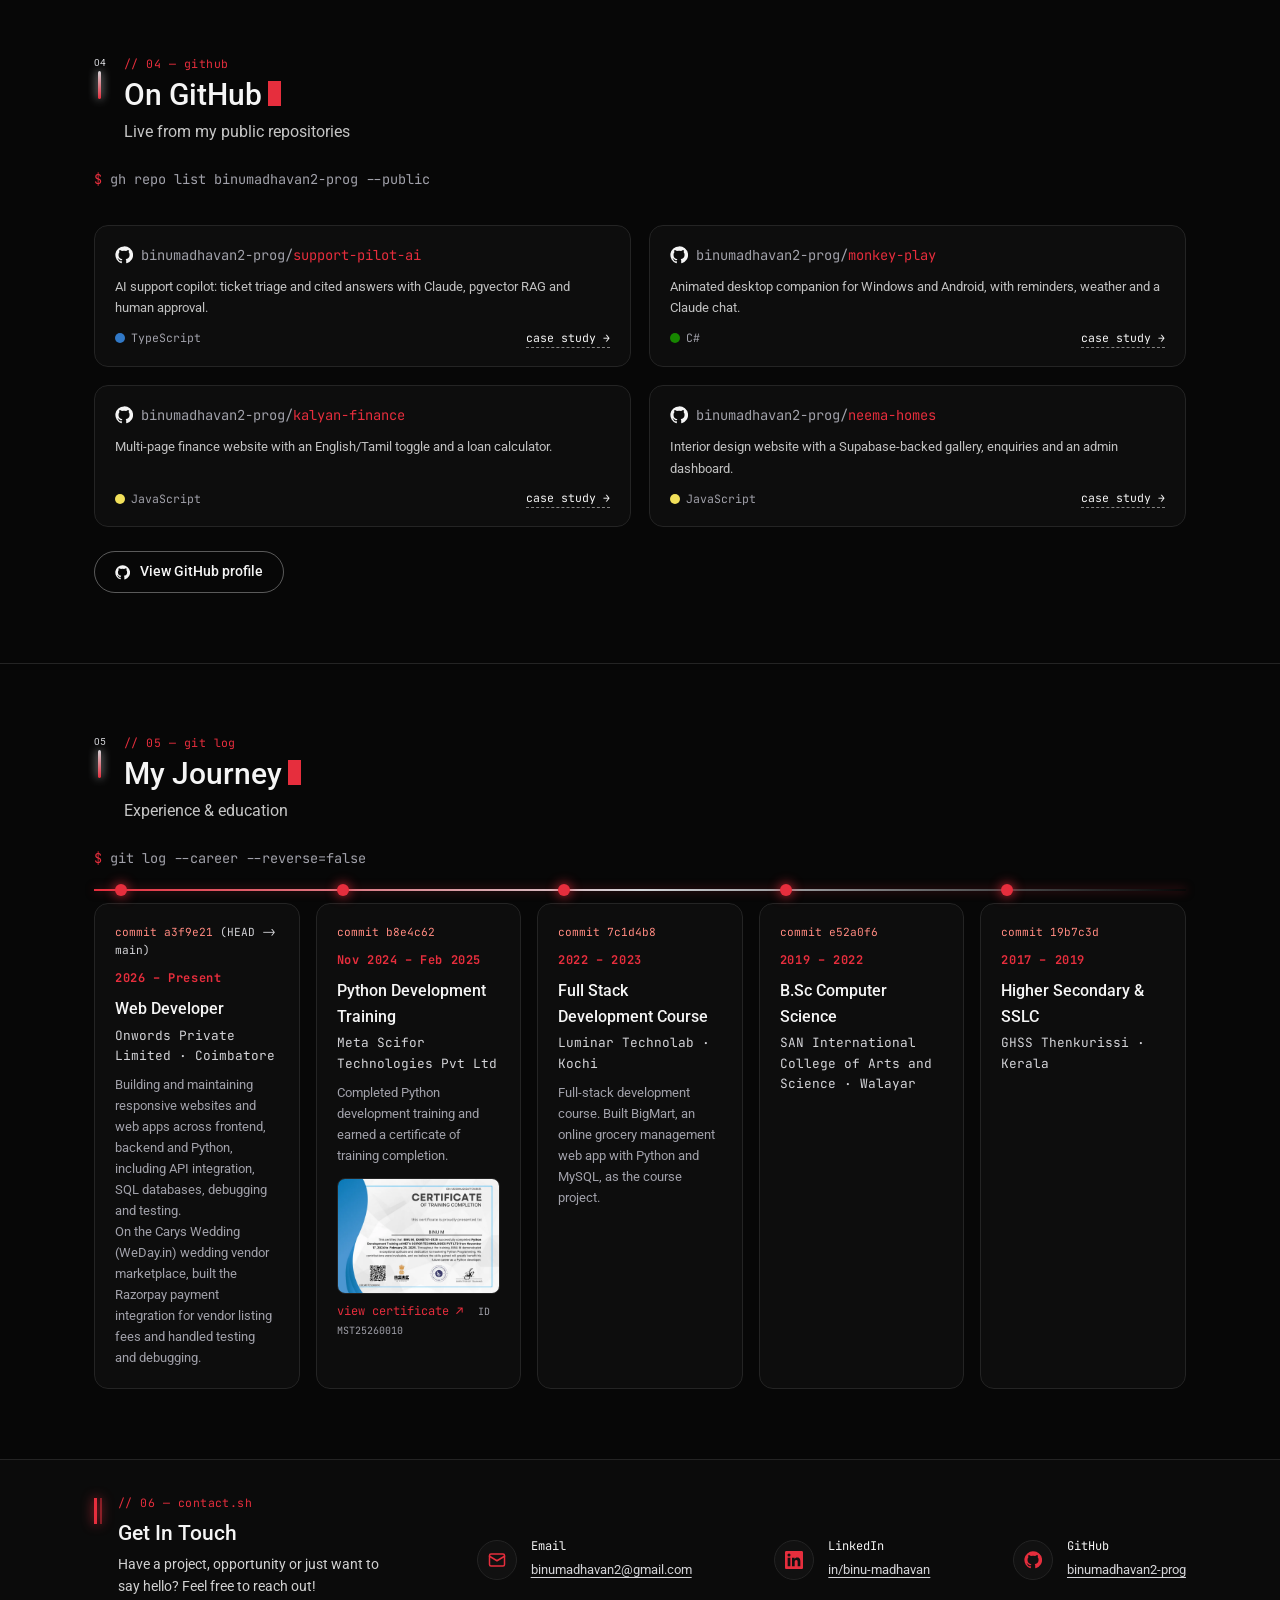
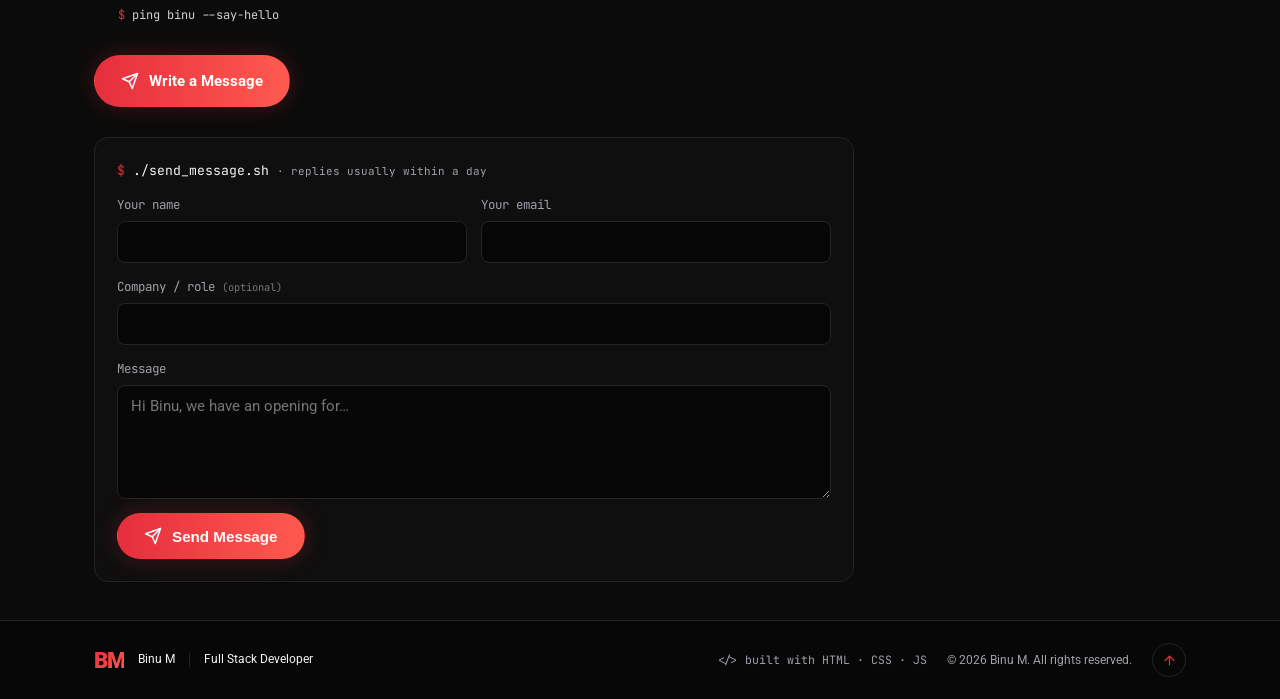
==== commit 080a63a2: "Make the portfolio easy for AI assistants and search engines to read Adds schema.org Person/ProfileP" ====
--- a/index.html
+++ b/index.html
@@ -3,10 +3,12 @@
 <head>
   <meta charset="utf-8">
   <meta name="viewport" content="width=device-width, initial-scale=1">
-  <title>Binu M — Full Stack Web Developer</title>
-  <meta name="description" content="Binu M is a full-stack web developer and Python developer building modern, responsive and user-friendly web applications.">
-  <meta property="og:title" content="Binu M — Full Stack Web Developer">
-  <meta property="og:description" content="Modern, responsive and user-friendly websites and web applications.">
+  <title>Binu M (Binu Madhavan) — Full-Stack &amp; AI Developer, Coimbatore</title>
+  <meta name="description" content="Binu M (Binu Madhavan) is a full-stack and AI developer in Coimbatore, India, at Onwords Private Limited. He builds production web apps with React, Next.js, NestJS and PostgreSQL, and AI tools with the Claude API and RAG. Open to full-stack, AI and Python roles.">
+  <meta name="author" content="Binu M (Binu Madhavan)">
+  <link rel="alternate" type="text/plain" href="https://binu-m.vercel.app/llms.txt" title="LLM-readable profile">
+  <meta property="og:title" content="Binu M (Binu Madhavan) — Full-Stack &amp; AI Developer, Coimbatore">
+  <meta property="og:description" content="Full-stack and AI developer in Coimbatore: React, Next.js, NestJS, PostgreSQL, Claude API and RAG. Projects, case studies and resume.">
   <meta property="og:type" content="website">
   <link rel="canonical" href="https://binu-m.vercel.app/">
   <meta property="og:url" content="https://binu-m.vercel.app/">
@@ -33,6 +35,99 @@
         setTimeout(() => document.documentElement.classList.remove('booting'), 4000);
       }
     } catch (e) {}
+  </script>
+  <script type="application/ld+json">
+{
+  "@context": "https://schema.org",
+  "@type": "ProfilePage",
+  "url": "https://binu-m.vercel.app/",
+  "dateModified": "2026-11-02",
+  "mainEntity": {
+    "@type": "Person",
+    "@id": "https://binu-m.vercel.app/#person",
+    "name": "Binu M",
+    "alternateName": "Binu Madhavan",
+    "jobTitle": "Full-Stack Web Developer",
+    "description": "Full-stack and AI developer in Coimbatore, India. Builds production web applications with React, Next.js, NestJS, Prisma and PostgreSQL, and AI tools with the Claude API and retrieval-augmented generation (RAG). Open to full-stack, AI engineer and Python developer roles in Coimbatore, hybrid or remote.",
+    "url": "https://binu-m.vercel.app/",
+    "image": "https://binu-m.vercel.app/assets/profile.webp",
+    "email": "mailto:binumadhavan2@gmail.com",
+    "worksFor": {
+      "@type": "Organization",
+      "name": "Onwords Private Limited",
+      "address": {
+        "@type": "PostalAddress",
+        "addressLocality": "Coimbatore",
+        "addressRegion": "Tamil Nadu",
+        "addressCountry": "IN"
+      }
+    },
+    "homeLocation": {
+      "@type": "Place",
+      "address": {
+        "@type": "PostalAddress",
+        "addressLocality": "Palakkad",
+        "addressRegion": "Kerala",
+        "addressCountry": "IN"
+      }
+    },
+    "alumniOf": [
+      {
+        "@type": "CollegeOrUniversity",
+        "name": "SAN International College of Arts and Science, Walayar"
+      },
+      {
+        "@type": "EducationalOrganization",
+        "name": "Luminar Technolab, Kochi"
+      }
+    ],
+    "hasCredential": [
+      {
+        "@type": "EducationalOccupationalCredential",
+        "name": "B.Sc Computer Science",
+        "credentialCategory": "degree"
+      },
+      {
+        "@type": "EducationalOccupationalCredential",
+        "name": "Python Development Training, Meta Scifor Technologies",
+        "credentialCategory": "certificate"
+      }
+    ],
+    "knowsAbout": [
+      "React",
+      "Next.js",
+      "TypeScript",
+      "JavaScript",
+      "NestJS",
+      "Node.js",
+      "Prisma",
+      "PostgreSQL",
+      "Supabase",
+      "REST APIs",
+      "Tailwind CSS",
+      "Python",
+      "Claude API",
+      "Retrieval-augmented generation (RAG)",
+      "pgvector",
+      "LLM applications",
+      "Razorpay",
+      "Cashfree",
+      "GitHub Actions",
+      "Docker",
+      "Vercel"
+    ],
+    "knowsLanguage": [
+      "Malayalam",
+      "English",
+      "Tamil",
+      "Hindi"
+    ],
+    "sameAs": [
+      "https://github.com/binumadhavan2-prog",
+      "https://www.linkedin.com/in/binu-madhavan-734a99251"
+    ]
+  }
+}
   </script>
 </head>
 <body>
@@ -119,7 +214,7 @@
           <h2 class="role">Full Stack <span class="grad-blue">Web Developer</span></h2>
           <p class="typing mono"><span class="green" aria-hidden="true">&gt;</span> <span class="flip-fade" data-words="BUILDING,CODING,DESIGNING,DEPLOYING,DEBUGGING" data-interval="2500"></span><span class="caret" aria-hidden="true"></span></p>
           <p class="hero-text">I build modern, responsive and user-friendly websites and web applications with clean code and practical solutions. I enjoy turning ideas into digital experiences.</p>
-          <p class="open-to mono"><span class="green">open_to:</span> Full-Stack / Python roles · Kerala · Coimbatore · Remote</p>
+          <p class="open-to mono"><span class="green">open_to:</span> Full-Stack / AI / Python roles · Coimbatore · Kerala · Hybrid · Remote</p>
           <div class="hero-cta">
             <a href="#contact" class="btn btn-primary" data-cursor="hire!">Hire Me <svg class="ic"><use href="#i-send"/></svg></a>
             <a href="#projects" class="btn btn-outline">View My Projects <svg class="ic"><use href="#i-arrow"/></svg></a>
